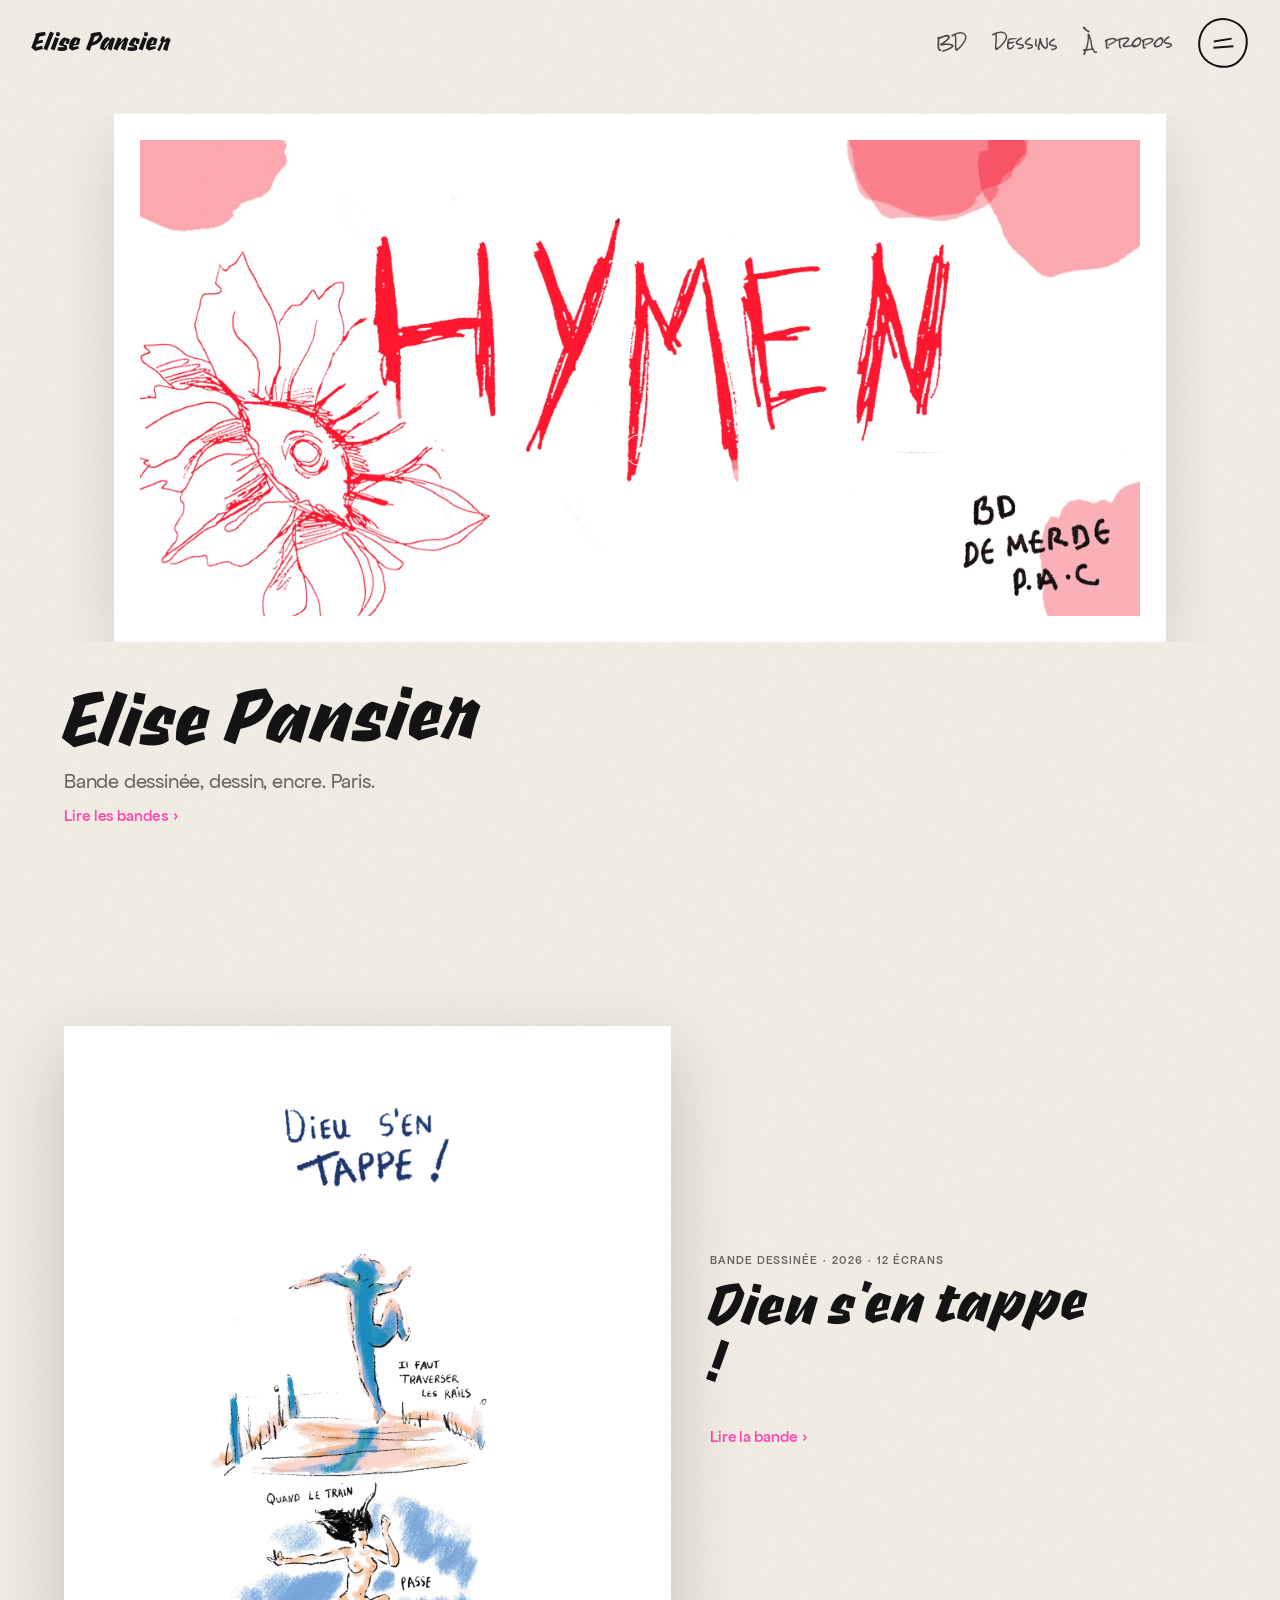
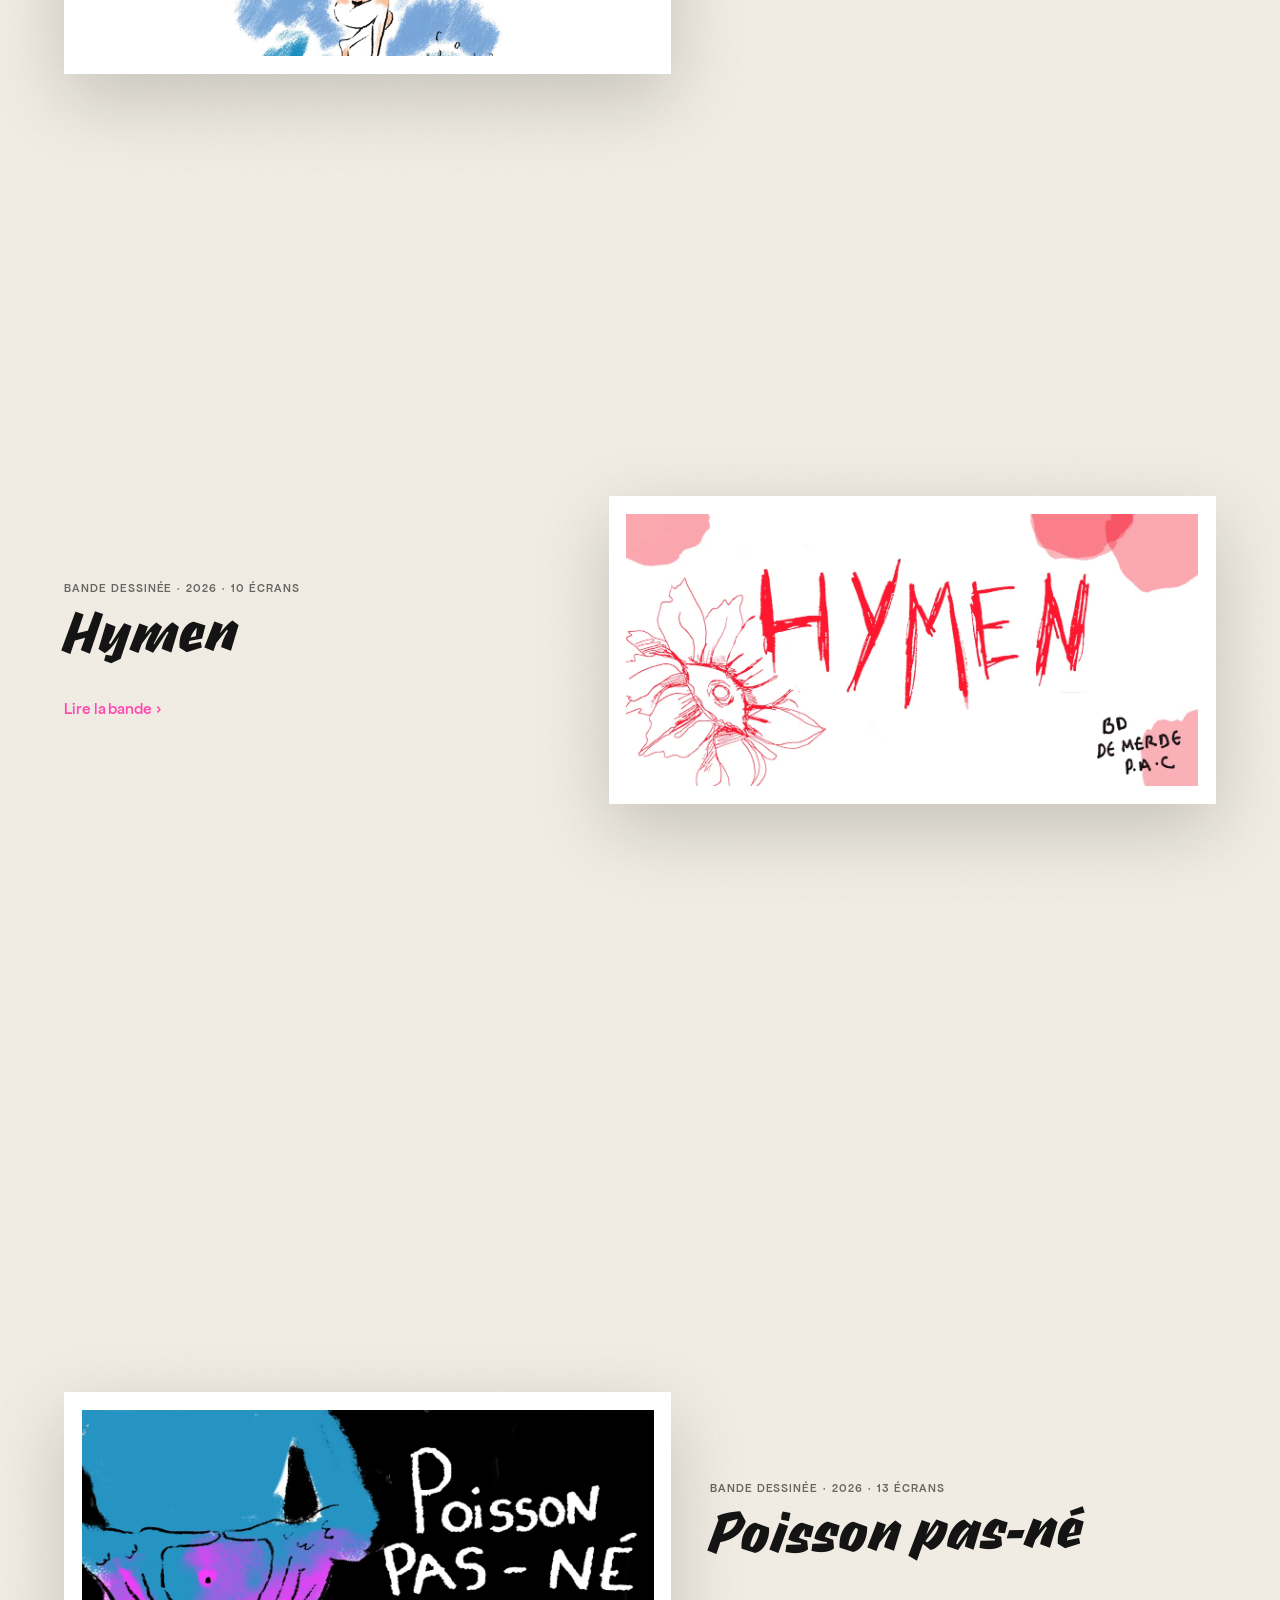
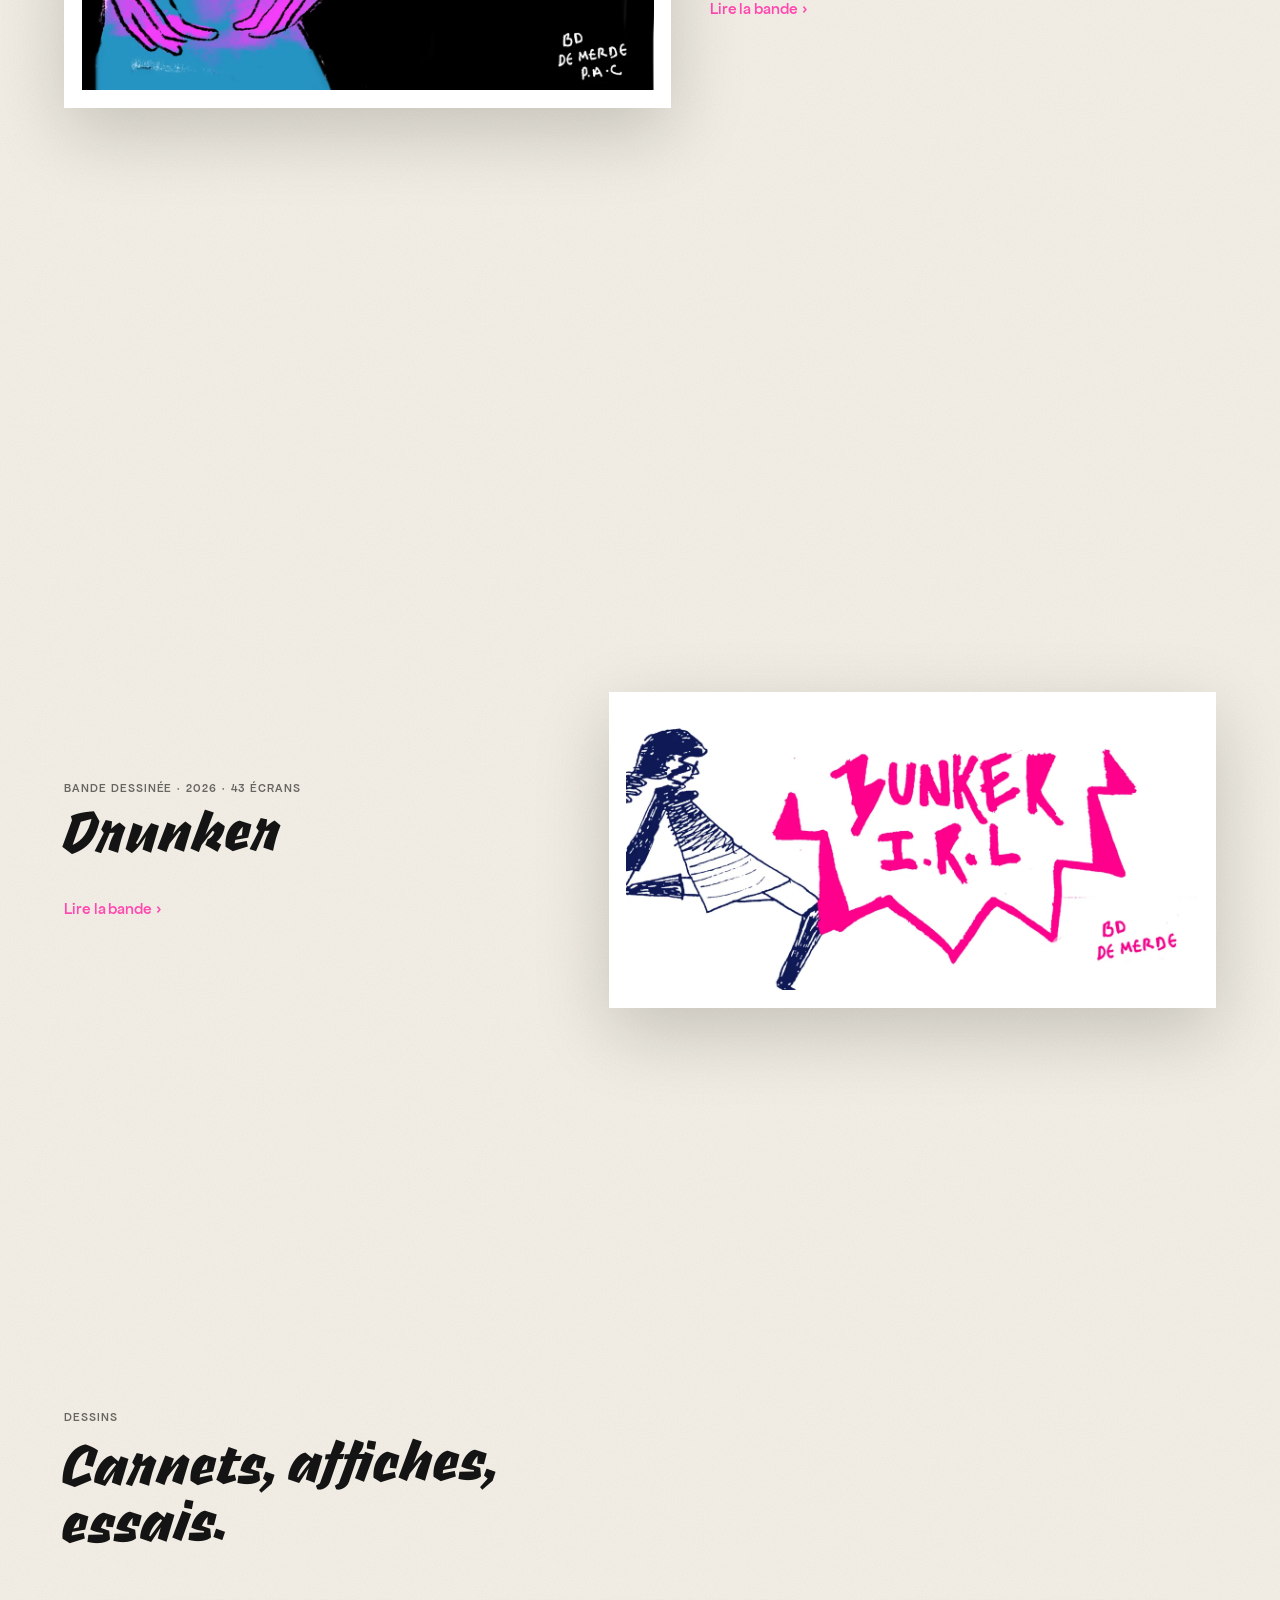
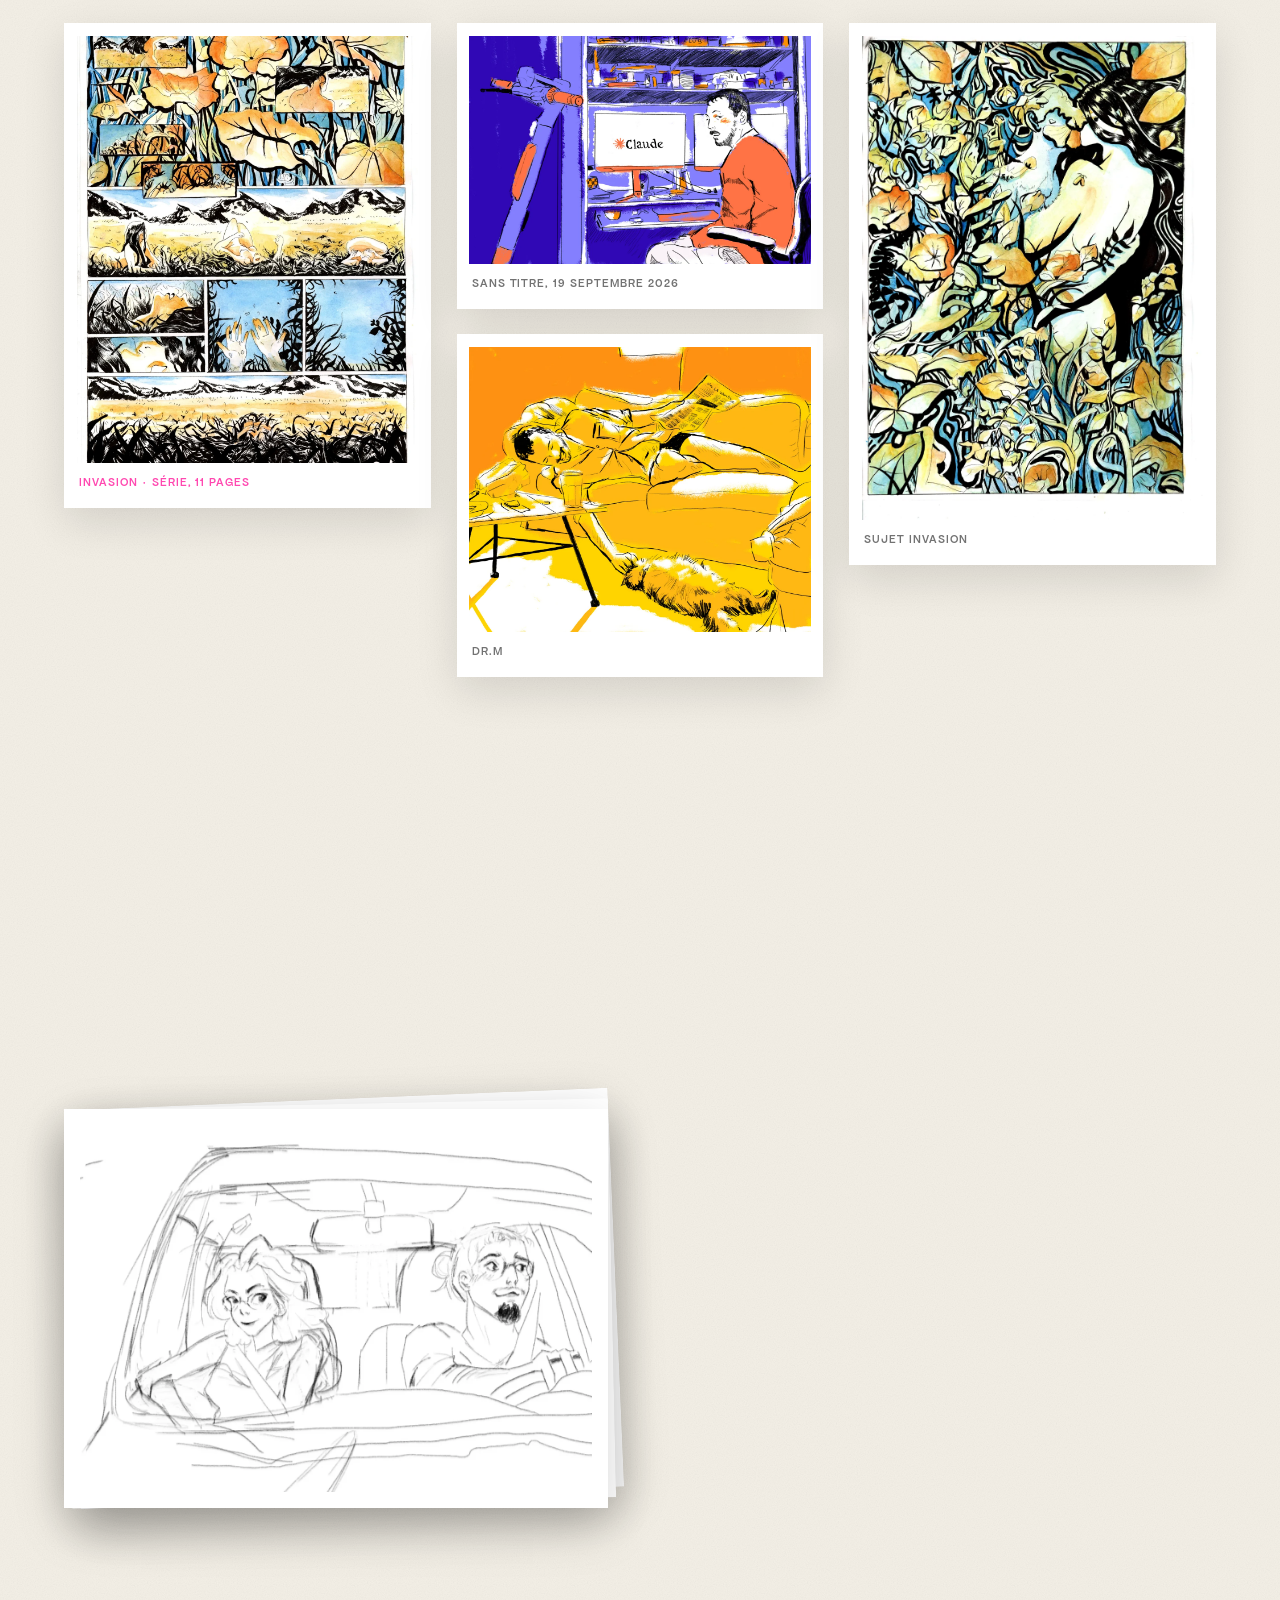
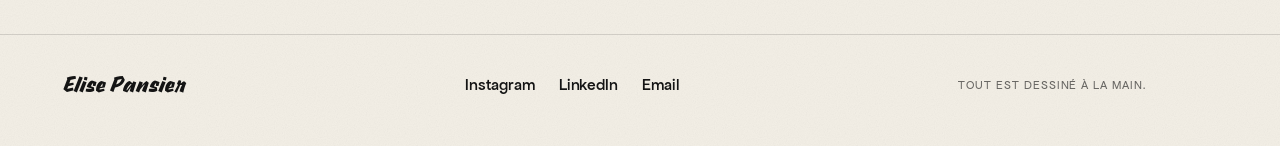
==== index.html @ 670743ff "No invented descriptions; one title scale across the site Co-Authored-By: Claude Fable 5.1 <noreply@" ====
<!DOCTYPE html>
<html lang="fr">
<head>
<meta charset="utf-8">
<meta name="viewport" content="width=device-width, initial-scale=1, viewport-fit=cover">
<title>Elise Pansier — Bande dessinée, dessin, encre.</title>
<meta name="description" content="Elise Pansier. Bande dessinée, dessin, encre.">
<meta name="theme-color" content="#f3efe6">
<meta property="og:title" content="Elise Pansier — Bande dessinée, dessin, encre.">
<meta property="og:description" content="Elise Pansier. Bande dessinée, dessin, encre.">
<meta property="og:image" content="https://raouf-hamouda.github.io/elise-pansier/og.jpg">
<meta property="og:image:width" content="1200"><meta property="og:image:height" content="630">
<meta property="og:type" content="website">
<meta name="twitter:card" content="summary_large_image">
<link rel="icon" type="image/png" sizes="32x32" href="favicon-32.png">
<link rel="icon" type="image/png" sizes="256x256" href="favicon.png">
<link rel="apple-touch-icon" href="apple-touch-icon.png">
<link rel="preload" href="fonts/sharpie/Sharpie-Variable.woff2" as="font" type="font/woff2" crossorigin>
<link rel="preload" href="fonts/apfel-grotezk/ApfelGrotezk-Regular.woff2" as="font" type="font/woff2" crossorigin>
<link rel="preload" href="fonts/rock-salt/RockSalt-Regular.woff2" as="font" type="font/woff2" crossorigin>
<link rel="stylesheet" href="site.css">
</head>
<body>
<div class="sheet" data-words="Dieu s&#x27;en tappe !|Hymen|Poisson pas-né|Drunker"><div class="sheet__words"></div></div>
<canvas class="pencil" aria-hidden="true"></canvas>
<header class="nav">
  <a class="nav__name boil--hover" href="index.html">Elise Pansier</a>
  <div class="nav__right">
    <ul class="nav__links">
      <li><a href="index.html#bd">BD</a></li>
      <li><a href="index.html#dessins">Dessins</a></li>
      <li><a href="index.html#apropos">À propos</a></li>
    </ul>
    <button class="menu-btn" data-module="menu-btn" aria-expanded="false" aria-label="Menu"><span class="menu-btn__bg"></span><span class="menu-btn__lines"></span></button>
  </div>
</header>
<nav class="menu">
  <ul class="menu__links">
    <li><a href="index.html">Accueil</a></li>
    <li><a href="index.html#bd">Bandes dessinées</a></li>
    <li><a href="index.html#dessins">Dessins</a></li>
    <li><a href="index.html#apropos">À propos</a></li>
  </ul>
  <div class="menu__contact">
    <a href="https://www.instagram.com/pain_.au_chocolat/" target="_blank" rel="noopener"><span>Instagram</span><i>↗</i></a>
    <a href="https://www.linkedin.com/in/elise-pansier-31a0bb278/" target="_blank" rel="noopener"><span>LinkedIn</span><i>↗</i></a>
    <a href="mailto:elise.pansier@gmail.com"><span>elise.pansier@gmail.com</span><i>→</i></a>
  </div>
  <div class="menu__foot"><span>Elise Pansier</span><span>Bande dessinée, dessin, encre.</span><span>Paris</span></div>
</nav>
<button class="totop" data-module="totop" aria-label="Remonter"><span>↑</span></button>
<div class="cursor"><div class="cursor__dot"></div><div class="cursor__ring"><span class="cursor__text"></span></div></div>

<main data-page="home">
  <section class="hero" data-module="theme" data-plate="#f3efe6" data-dark="0">
    <div class="hero__covers" data-module="covers">
      <a class="cover" href="bd/hymen.html" data-cursor="lire"><img src="assets/img/plan-de-travail-6-2400.webp" alt="Hymen, couverture" width="2480" height="1181" fetchpriority="high"></a>
      <a class="cover" href="bd/poisson-pas-ne.html" data-cursor="lire"><img src="assets/img/plan-de-travail-7-2400.webp" alt="Poisson pas-né, couverture" width="2480" height="1215" fetchpriority="high"></a>
      <a class="cover" href="bd/drunker.html" data-cursor="lire"><img src="assets/img/bunker-irl-2400.webp" alt="Drunker, couverture" width="2480" height="1215" fetchpriority="high"></a>
    </div>
    <div class="hero__text">
      <h1 class="hero__title hand">Elise Pansier</h1>
      <p class="sub">Bande dessinée, dessin, encre. Paris.</p>
      <a class="link" href="#bd">Lire les bandes <i>›</i></a>
    </div>
  </section>

  <section id="bd">
  <article class="block" id="dieu-s-en-tappe" data-module="theme" data-plate="#79a6d6" data-dark="0">
    <a class="block__plate" href="bd/dieu-s-en-tappe.html" data-cursor="lire">
      <img src="assets/strips/dieu-s-en-tappe/000.webp" alt="Dieu s&#x27;en tappe !, couverture" loading="lazy">
    </a>
    <div class="block__text" data-module="reveal" data-reveal>
      <p class="eyebrow">Bande dessinée · 2026 · 12 écrans</p>
      <h2 class="block__title hand">Dieu s&#x27;en tappe !</h2>
      <a class="link" href="bd/dieu-s-en-tappe.html">Lire la bande <i>›</i></a>
    </div>
  </article>
  <article class="block block--dark" id="hymen" data-module="theme" data-plate="#ed1f20" data-dark="1">
    <a class="block__plate" href="bd/hymen.html" data-cursor="lire">
      <img src="assets/img/plan-de-travail-6-1200.webp" alt="Hymen, couverture" loading="lazy">
    </a>
    <div class="block__text" data-module="reveal" data-reveal>
      <p class="eyebrow">Bande dessinée · 2026 · 10 écrans</p>
      <h2 class="block__title hand">Hymen</h2>
      <a class="link" href="bd/hymen.html">Lire la bande <i>›</i></a>
    </div>
  </article>
  <article class="block block--dark" id="poisson-pas-ne" data-module="theme" data-plate="#4681c3" data-dark="1">
    <a class="block__plate" href="bd/poisson-pas-ne.html" data-cursor="lire">
      <img src="assets/img/plan-de-travail-7-1200.webp" alt="Poisson pas-né, couverture" loading="lazy">
    </a>
    <div class="block__text" data-module="reveal" data-reveal>
      <p class="eyebrow">Bande dessinée · 2026 · 13 écrans</p>
      <h2 class="block__title hand">Poisson pas-né</h2>
      <a class="link" href="bd/poisson-pas-ne.html">Lire la bande <i>›</i></a>
    </div>
  </article>
  <article class="block block--dark" id="drunker" data-module="theme" data-plate="#403059" data-dark="1">
    <a class="block__plate" href="bd/drunker.html" data-cursor="lire">
      <img src="assets/img/bunker-irl-1200.webp" alt="Drunker, couverture" loading="lazy">
    </a>
    <div class="block__text" data-module="reveal" data-reveal>
      <p class="eyebrow">Bande dessinée · 2026 · 43 écrans</p>
      <h2 class="block__title hand">Drunker</h2>
      <a class="link" href="bd/drunker.html">Lire la bande <i>›</i></a>
    </div>
  </article>
  </section>

  <section id="dessins" class="section container" data-module="theme" data-plate="#f3efe6" data-dark="0">
    <div class="head" data-module="reveal" data-reveal>
      <p class="eyebrow">Dessins</p>
      <h2 class="hand">Carnets, affiches, essais.</h2>
    </div>
    <div class="grid cascade" data-module="cascade">
    <a class="card card--serie" href="bd/invasion.html" data-cursor="voir">
      <img src="assets/strips/invasion/000.webp" alt="Invasion, première page" loading="lazy" width="1200" height="1500">
      <figcaption>Invasion · série, 11 pages</figcaption>
    </a>
    <a class="card" href="assets/img/saltimbanques-2400.webp" data-full="assets/img/saltimbanques-2400.webp" style="--plate:#f3efe6" data-cursor="voir">
      <img src="assets/img/saltimbanques-1200.webp" srcset="assets/img/saltimbanques-1200.webp 1200w, assets/img/saltimbanques-2400.webp 2400w" sizes="(min-width:760px) 33vw, 50vw" alt="Saltimbanques" loading="lazy">
      <figcaption>Saltimbanques</figcaption>
    </a>
    <a class="card" href="assets/img/sans-titre-19-septembre-2026-00-10-2400.webp" data-full="assets/img/sans-titre-19-septembre-2026-00-10-2400.webp" style="--plate:#f3efe6" data-cursor="voir">
      <img src="assets/img/sans-titre-19-septembre-2026-00-10-1200.webp" srcset="assets/img/sans-titre-19-septembre-2026-00-10-1200.webp 1200w, assets/img/sans-titre-19-septembre-2026-00-10-2400.webp 2400w" sizes="(min-width:760px) 33vw, 50vw" alt="Sans titre, 19 septembre 2026" loading="lazy">
      <figcaption>Sans titre, 19 septembre 2026</figcaption>
    </a>
    <a class="card" href="assets/img/dr-m-2400.webp" data-full="assets/img/dr-m-2400.webp" style="--plate:#ffd3ea" data-cursor="voir">
      <img src="assets/img/dr-m-1200.webp" srcset="assets/img/dr-m-1200.webp 1200w, assets/img/dr-m-2400.webp 2400w" sizes="(min-width:760px) 33vw, 50vw" alt="DR.M" loading="lazy">
      <figcaption>DR.M</figcaption>
    </a>
    <a class="card" href="assets/img/pansier-elise-scan-sujet-invasion-2400.webp" data-full="assets/img/pansier-elise-scan-sujet-invasion-2400.webp" style="--plate:#f3efe6" data-cursor="voir">
      <img src="assets/img/pansier-elise-scan-sujet-invasion-1200.webp" srcset="assets/img/pansier-elise-scan-sujet-invasion-1200.webp 1200w, assets/img/pansier-elise-scan-sujet-invasion-2400.webp 2400w" sizes="(min-width:760px) 33vw, 50vw" alt="Sujet invasion" loading="lazy">
      <figcaption>Sujet invasion</figcaption>
    </a>
    </div>
  </section>

  <section id="apropos" class="about section container" data-module="theme" data-plate="#ffffff" data-dark="0">
    <div class="deck" data-module="deck" aria-hidden="true">
      <img src="assets/img/about-00-1200.webp" alt="" loading="lazy" width="1440" height="1056">
      <img src="assets/img/about-01-1200.webp" alt="" loading="lazy" width="1439" height="1056">
      <img src="assets/img/about-02-1200.webp" alt="" loading="lazy" width="1440" height="1056">
      <img src="assets/img/about-03-1200.webp" alt="" loading="lazy" width="1438" height="1056">
    </div>
    <div class="head" data-module="reveal" data-reveal>
      <h2 class="hand">Pas encore une artiste</h2>
      
    </div>
    <ul class="contact" data-module="reveal" data-reveal>
      <li><span class="eyebrow">Email</span><a class="crayon" href="mailto:elise.pansier@gmail.com">elise.pansier@gmail.com</a></li>
      <li><span class="eyebrow">Instagram</span><a href="https://www.instagram.com/pain_.au_chocolat/" target="_blank" rel="noopener">Instagram ↗</a></li>
      <li><span class="eyebrow">LinkedIn</span><a href="https://www.linkedin.com/in/elise-pansier-31a0bb278/" target="_blank" rel="noopener">LinkedIn ↗</a></li>
      <li><span class="eyebrow">Ville</span><span>Paris</span></li>
    </ul>
  </section>
</main>
<footer class="foot">
  <span class="hand">Elise Pansier</span>
  <div class="foot__links"><a href="https://www.instagram.com/pain_.au_chocolat/" target="_blank" rel="noopener">Instagram</a><a href="https://www.linkedin.com/in/elise-pansier-31a0bb278/" target="_blank" rel="noopener">LinkedIn</a><a href="mailto:elise.pansier@gmail.com">Email</a></div>
  <span class="foot__note">Tout est dessiné à la main.</span>
</footer>
<script src="js/kit-type.js"></script>
<script src="js/kit-bd.js"></script>
<script src="js/kit-web.js"></script>
<script src="js/site.js"></script>
</body>
</html>
---- site.css ----
/* ELISE PANSIER — site.css (v2, 3 Nov 2026 night).
   Type: Sharpie (her marker voice, names + titles) + Apfel Grotezk (everything else, Apple-style hierarchy). No display grotesk, no mono.
   Mixed from RESEARCH/*: web_design (nav, menu, sheet, reveals, cursor), illustrators (plates, multiply, cascade, follower),
   bd_comics (vertical reader, lazy tiles, zoom), typography_motion (Sharpie, grain, boil). */

@font-face{font-family:"Sharpie";src:url("fonts/sharpie/Sharpie-Variable.woff2") format("woff2-variations"),url("fonts/sharpie/Sharpie-Variable.woff2") format("woff2");font-weight:300 900;font-display:swap}
@font-face{font-family:"Rock Salt";src:url("fonts/rock-salt/RockSalt-Regular.woff2") format("woff2");font-display:swap}
@font-face{font-family:"Apfel Grotezk";src:url("fonts/apfel-grotezk/ApfelGrotezk-Regular.woff2") format("woff2");font-weight:400;font-display:swap}
@font-face{font-family:"Apfel Grotezk";src:url("fonts/apfel-grotezk/ApfelGrotezk-Mittel.woff2") format("woff2");font-weight:500;font-display:swap}
@font-face{font-family:"Apfel Grotezk";src:url("fonts/apfel-grotezk/ApfelGrotezk-Fett.woff2") format("woff2");font-weight:700;font-display:swap}

:root{
  --hand-radius:255px 15px 225px 15px / 15px 225px 15px 255px;   /* the "drawn by hand" border trick */
  --ink:#141414;--paper:#f3efe6;--paper-2:#e9e3d6;--pink:#ff48b0;--blue:#0078bf;
  --bg:var(--paper);--fg:var(--ink);--muted:rgba(20,20,20,.62);--border:rgba(20,20,20,.14);
  --font-hand:"Sharpie","Permanent Marker",cursive;--font-marker:"Rock Salt","Permanent Marker",cursive;
  --font-text:"Apfel Grotezk",-apple-system,"Helvetica Neue",system-ui,sans-serif;
  /* Apple-style scale: eyebrow 12-14 / body 17-19 / sub 21-28 / title 40-80 */
  --fs-eyebrow:clamp(12px,.85vw,14px);--fs-body:clamp(16px,1.05vw,19px);--fs-sub:clamp(19px,1.6vw,28px);
  --fs-title:clamp(2.4rem,4.6vw,4.4rem);--fs-hero:clamp(2.8rem,6vw,5.6rem);
  --container:clamp(20px,5vw,80px);--section:clamp(72px,12vh,160px);--gap:clamp(20px,3vw,40px);
  --nav-inset:18px;--nav-inset-x:clamp(18px,2.5vw,32px);
  --ease-out-expo:cubic-bezier(.19,1,.22,1);--ease-out-quint:cubic-bezier(.23,1,.32,1);--ease-sheet:cubic-bezier(.7,0,.3,1);--ease-back:cubic-bezier(.34,1.56,.64,1);
  --d-fast:.3s;--d-primary:.5s;--d-smooth:.7s;--d-slow:.9s;--d-reveal:1.1s;--d-menu:1s;
  --grain-opacity:.12;--wobble-period:.4s;--reader-max:760px;
}
html.is-dark{--fg:var(--paper);--muted:rgba(243,239,230,.66);--border:rgba(243,239,230,.2)}

*,*::before,*::after{box-sizing:border-box}
html{-webkit-text-size-adjust:100%;-webkit-font-smoothing:antialiased;scroll-behavior:smooth}
body{margin:0;background:var(--bg);color:var(--fg);font:400 var(--fs-body)/1.5 var(--font-text);letter-spacing:-.005em;transition:background-color var(--d-smooth) ease,color var(--d-smooth) ease;position:relative;isolation:isolate}
img{display:block;max-width:100%;height:auto}
a{color:inherit;text-decoration:none}
button{font:inherit}
h1,h2,h3,p{margin:0}
.hand{font-family:var(--font-hand);font-weight:700;line-height:.95;letter-spacing:0}
.eyebrow{font-size:var(--fs-eyebrow);font-weight:500;letter-spacing:.08em;text-transform:uppercase;color:var(--muted)}
.sub{font-size:var(--fs-sub);line-height:1.3;letter-spacing:-.01em;color:var(--muted);text-wrap:pretty;max-width:34ch}
.link{display:inline-flex;align-items:center;gap:.25em;font-size:var(--fs-body);font-weight:500;color:var(--pink)}
html.is-dark .link{color:var(--fg)}
.link i{font-style:normal;transition:transform var(--d-fast) var(--ease-out-quint)}
.link:hover i{transform:translateX(3px)}
.container{padding-left:var(--container);padding-right:var(--container)}
.section{padding-top:var(--section);padding-bottom:var(--section)}
.head{display:grid;gap:.6em;max-width:60ch;margin-bottom:clamp(32px,5vw,64px)}
.head h2{font-size:var(--fs-title);margin:.1em 0 .1em;rotate:-1deg;transform-origin:left bottom}

/* paper grain: a tiled noise layer in the body background (blend once, no fixed overlay repainting on scroll) */
body{background-image:url("data:image/svg+xml;utf8,<svg xmlns='http://www.w3.org/2000/svg' width='220' height='220'><filter id='n'><feTurbulence type='fractalNoise' baseFrequency='.9' numOctaves='3' stitchTiles='stitch'/><feColorMatrix type='saturate' values='0'/><feComponentTransfer><feFuncA type='table' tableValues='0 .10'/></feComponentTransfer></filter><rect width='100%25' height='100%25' filter='url(%23n)'/></svg>");background-size:220px 220px;background-blend-mode:multiply}
html.is-dark body{background-blend-mode:screen}

/* boil on hover (typography_motion; defs injected by kit-type.js) */
.boil--hover:hover,.boil--hover:focus-visible{filter:url(#kit-boil-0);animation:kit-boil var(--wobble-period) steps(1) infinite}
@keyframes kit-boil{0%{filter:url(#kit-boil-0)}33.4%{filter:url(#kit-boil-1)}66.7%{filter:url(#kit-boil-2)}}

/* pencil trail canvas (site.js) */
.pencil{position:fixed;inset:0;width:100%;height:100%;z-index:1500;pointer-events:none;display:none;mix-blend-mode:multiply}
html.is-dark .pencil{mix-blend-mode:screen}
@media(hover:hover) and (pointer:fine){.pencil{display:block}}

/* ---------- nav: colour follows the section under it (web_design corner grid, Shrigley hand name) ---------- */
.nav{position:fixed;inset:0 0 auto 0;z-index:900;pointer-events:none;display:flex;justify-content:space-between;align-items:center;padding:var(--nav-inset) var(--nav-inset-x);color:var(--fg);transition:color var(--d-smooth) ease}
.nav>*{pointer-events:auto}
.nav__name{font-family:var(--font-hand);font-weight:700;font-size:clamp(1.3rem,2vw,1.7rem);line-height:1}
.nav__links{display:flex;gap:26px;list-style:none;margin:0;padding:0;font-family:var(--font-marker);font-size:clamp(.95rem,1.15vw,1.15rem);font-weight:400}
.nav__links li:nth-child(1) a{rotate:-2deg;display:inline-block}.nav__links li:nth-child(2) a{rotate:1.5deg;display:inline-block}.nav__links li:nth-child(3) a{rotate:-1deg;display:inline-block}
.nav__links a{position:relative;opacity:.75;transition:opacity var(--d-primary)}
.nav__links a::before{content:"";position:absolute;inset:-14px}
.nav__links a:hover{opacity:1}
.nav__links a::after{content:"";position:absolute;left:0;right:0;bottom:-4px;height:1.5px;background:currentColor;transform:scaleX(0);transform-origin:right;transition:transform var(--d-primary) var(--ease-out-expo)}
.nav__links a:hover::after{transform:scaleX(1);transform-origin:left}
.nav__right{display:flex;align-items:center;gap:26px}
.menu-btn{position:relative;width:50px;height:50px;border:2px solid currentColor;border-radius:48% 52% 47% 53% / 53% 46% 54% 47%;rotate:-6deg;background:transparent;color:inherit;cursor:pointer;overflow:hidden;display:grid;place-items:center;padding:0}
.menu-btn__bg{position:absolute;inset:0;border-radius:48% 52% 47% 53% / 53% 46% 54% 47%;background:currentColor;transform:scale(0);transition:transform var(--d-primary) var(--ease-out-expo)}
.menu-btn:hover .menu-btn__bg,.menu-btn[aria-expanded="true"] .menu-btn__bg{transform:scale(1)}
.menu-btn__lines{position:relative;width:20px;height:9px}
.menu-btn__lines::before,.menu-btn__lines::after{content:"";position:absolute;left:0;width:100%;height:1.5px;background:currentColor;transition:background var(--d-fast),transition:transform var(--d-primary) var(--ease-sheet)}
.menu-btn__lines::before{top:0;width:92%;rotate:-3deg;left:4%}.menu-btn__lines::after{bottom:0;width:100%;rotate:2deg}
.menu-btn:hover .menu-btn__lines::before,.menu-btn:hover .menu-btn__lines::after{background:var(--bg)}
.menu-btn[aria-expanded="true"] .menu-btn__lines::before,.menu-btn[aria-expanded="true"] .menu-btn__lines::after{background:var(--ink)}
.menu-btn[aria-expanded="true"] .menu-btn__lines::before{transform:translateY(4px) rotate(45deg);rotate:0deg;width:100%;left:0}
.menu-btn[aria-expanded="true"] .menu-btn__lines::after{transform:translateY(-4px) rotate(-45deg);rotate:0deg}
html.menu-open .nav{color:var(--paper)}

/* overlay menu: giant hand links + contact block, no dead space */
.menu{position:fixed;inset:0;z-index:800;background:var(--ink);color:var(--paper);display:grid;grid-template-rows:1fr auto auto;align-content:end;gap:clamp(24px,4vh,48px);padding:calc(var(--nav-inset) + 70px) var(--container) var(--container);transform:translateY(-100%);visibility:hidden;transition:transform var(--d-menu) var(--ease-sheet),visibility 0s var(--d-menu);overflow:auto}
.menu.is-open{transform:none;visibility:visible;transition:transform var(--d-menu) var(--ease-sheet),visibility 0s}
.menu::after{content:"";position:absolute;left:50%;top:100%;width:150%;height:10vh;border-radius:50%;background:var(--ink);transform:translate(-50%,-50%);transition:height var(--d-menu) var(--ease-sheet)}
.menu.is-open::after{height:0}
.menu__links{list-style:none;margin:0;padding:0;align-self:center;display:grid;gap:clamp(14px,2.6vh,30px)}
.menu__links li{padding:.06em 0}   /* no overflow mask: accents (É) must not be clipped */
.menu__links a{display:inline-block;font-family:var(--font-marker);font-weight:400;font-size:clamp(1.8rem,5.5vw,4.6rem);line-height:1.1;max-width:9em;text-wrap:balance;opacity:0;transform:translateX(-28vw) rotate(-2deg);transition:transform 1s var(--ease-back),opacity .5s,color var(--d-fast)}
.menu__links li:nth-child(even) a{transform:translateX(28vw) rotate(2deg)}   /* words come in from left and right and take their place */
.menu.is-open .menu__links a{opacity:1;transform:none}
.menu.is-open .menu__links li:nth-child(1) a{rotate:-2.5deg}.menu.is-open .menu__links li:nth-child(2) a{transition-delay:.09s;rotate:2deg;margin-left:.6em}.menu.is-open .menu__links li:nth-child(3) a{transition-delay:.18s;rotate:-1.5deg;margin-left:.2em}.menu.is-open .menu__links li:nth-child(4) a{transition-delay:.27s;rotate:3deg;margin-left:.9em}
.menu__links a:hover{color:var(--pink)}
.menu__contact{display:grid;gap:0;border-top:1px solid rgba(243,239,230,.2)}
.menu__contact a{display:flex;justify-content:space-between;align-items:center;padding:.9em 0;border-bottom:1px solid rgba(243,239,230,.2);font-size:var(--fs-sub);font-weight:500;transition:color var(--d-fast)}
.menu__contact a:hover{color:var(--pink)}
.menu__contact i{font-style:normal;opacity:.6}
.menu__foot{display:flex;flex-wrap:wrap;gap:1.5em;font-size:var(--fs-eyebrow);text-transform:uppercase;letter-spacing:.08em;opacity:.55}

/* ---------- preloader + page transition sheet (web_design) ---------- */
.sheet{position:fixed;inset:0;z-index:1000;background:var(--ink);color:var(--paper);pointer-events:none;transform:translateY(0);will-change:transform;transition:transform .8s var(--ease-sheet)}
.sheet::before,.sheet::after{content:"";position:absolute;left:50%;width:150%;height:10vh;background:var(--ink);border-radius:50%;transform:translate(-50%,-50%)}
.sheet::before{top:0}.sheet::after{top:100%}
.sheet.is-up{transform:translateY(-110%)}.sheet.is-down{transform:translateY(110%)}.sheet.no-anim{transition:none}
.sheet__words{position:absolute;top:50%;left:50%;transform:translate(-50%,-50%);font-family:var(--font-hand);font-weight:700;font-size:clamp(2rem,5vw,4.5rem);display:flex;align-items:center;gap:.4em;opacity:0;transition:opacity .25s;white-space:nowrap}
.sheet__words.is-on{opacity:1}
.sheet__words::before{content:"";width:.25em;height:.25em;border-radius:50%;background:var(--pink)}

[data-reveal]{opacity:0;transform:translateY(6vh);transition:transform var(--d-reveal) var(--ease-out-expo),opacity var(--d-reveal) ease-out}
[data-reveal].is-in{opacity:1;transform:none}

/* ---------- hero: the covers take turns ---------- */
.hero{min-height:100svh;display:grid;grid-template-rows:minmax(180px,1fr) auto;gap:clamp(28px,5vh,56px);padding:calc(var(--nav-inset) + 96px) var(--container) clamp(40px,8vh,96px)}
.hero__covers{position:relative;min-height:0;max-height:600px;align-self:stretch;overflow:hidden}
.cover{position:absolute;inset:0;height:100%;display:flex;align-items:center;justify-content:center;opacity:0;transition:opacity 1.2s ease;pointer-events:none}
.cover.is-on{opacity:1;pointer-events:auto}
.cover img{height:100%;width:auto;max-width:100%;object-fit:contain;box-sizing:border-box;background:#fff;padding:clamp(12px,2vw,28px);box-shadow:0 20px 60px rgba(0,0,0,.12);transition:transform var(--d-slow) var(--ease-out-quint)}
.cover:hover img{transform:translateY(-1%) scale(1.01)}
.hero__text{display:grid;gap:.55em;justify-items:start}
.hero__title{font-size:var(--fs-hero);line-height:.95;rotate:-1.2deg;transform-origin:left bottom}

/* ---------- full-screen BD blocks, background switches per block (immersive projectBlock + Zagnoli plates) ---------- */
.block{min-height:100svh;display:grid;grid-template-columns:1fr;grid-template-rows:auto auto;align-content:center;gap:var(--gap);padding:calc(var(--nav-inset) + 72px) var(--container) var(--container);position:relative}
@media(min-width:900px){
  .block{grid-template-columns:6fr 5fr;grid-template-rows:none;align-items:center;padding-top:var(--section);padding-bottom:var(--section)}
  .block:nth-child(even){grid-template-columns:5fr 6fr}.block:nth-child(even) .block__plate{order:2}
}
.block__plate{position:relative;display:grid;place-items:center;justify-self:center;width:100%;max-width:640px;background:#fff;padding:clamp(10px,1.4vw,22px);box-shadow:0 24px 70px rgba(0,0,0,.18)}
.block__plate img{width:100%;height:auto;max-height:68svh;object-fit:contain;object-position:top;transition:transform var(--d-slow) var(--ease-out-quint)}
.block__plate:hover img{transform:scale(1.01)}
.block__text{display:grid;gap:.55em;justify-items:start;max-width:40ch}
.block__title{font-size:var(--fs-title);margin:.05em 0 .25em;rotate:-1deg;transform-origin:left bottom}
.block__text .link{margin-top:.6em}

/* ---------- drawings (illustrators: cards, cascade, multiply; bd_comics zoom) ---------- */
.grid{columns:2;column-gap:clamp(10px,2vw,28px)}
@media(min-width:760px){.grid{columns:3}}
.card{display:block;position:relative;break-inside:avoid;margin:0 0 clamp(10px,2vw,28px);background:#fff;padding:clamp(8px,1vw,14px);box-shadow:0 14px 40px rgba(0,0,0,.12);cursor:zoom-in;overflow:hidden}
.card img{width:100%;height:auto;display:block;transition:transform var(--d-fast) var(--ease-out-quint)}
.card:hover img{transform:scale(1.015)}
.card figcaption{padding:.9em .2em .3em;color:rgba(20,20,20,.6);font-size:var(--fs-eyebrow);font-weight:500;text-transform:uppercase;letter-spacing:.08em;transition:color var(--d-fast)}
.card:hover figcaption{color:var(--ink)}
.cascade>*{opacity:0;translate:0 12px;transition:opacity .6s ease-in-out,translate .6s ease-in-out;transition-delay:var(--d,0ms)}
.cascade>.is-in{opacity:1;translate:0}

/* ---------- about + contact (Apple-style list) + the deck ---------- */
.about{display:grid;gap:var(--gap);align-items:center;grid-template-areas:"deck" "head" "contact";overflow-x:clip}
@media(min-width:900px){.about{grid-template-columns:6fr 6fr;grid-template-areas:"deck head" "deck contact";column-gap:clamp(32px,5vw,80px)}}
.deck{grid-area:deck;position:relative;aspect-ratio:1440/1056;width:min(100%,640px);justify-self:center;margin:12px auto}
.deck img{position:absolute;inset:0;width:100%;height:100%;object-fit:cover;background:#fff;padding:3%;box-shadow:0 18px 50px rgba(0,0,0,.16);
  transform:translate(calc(var(--i) * 4px),calc(var(--i) * -5px)) rotate(calc(var(--i) * -1.2deg));z-index:calc(10 - var(--i));
  transition:transform .7s cubic-bezier(.2,.9,.2,1),opacity .5s}
.deck img.is-leaving{transform:translate(-30%,14%) rotate(-12deg);opacity:0;z-index:20}
.deck img.is-gone{display:none}
.deck.is-fresh img{opacity:0;transform:translate(0,12px) scale(.98)}
.about .head{grid-area:head}
.about .head h2{font-size:var(--fs-title);rotate:-1.5deg;transform-origin:left bottom}.about .contact{grid-area:contact}
.about .head{margin-bottom:0}
.contact{list-style:none;margin:0;padding:0;display:grid;border-top:2px solid var(--fg)}
.contact li{display:grid;grid-template-columns:7em 1fr;gap:1em;align-items:baseline;padding:1em 0;border-bottom:2px solid var(--fg);font-size:var(--fs-sub);font-weight:500;line-height:1.2}
.contact a:hover{color:var(--pink)}
.foot{display:flex;flex-wrap:wrap;justify-content:space-between;align-items:center;gap:1em 2em;padding:var(--gap) calc(var(--container) + 70px) calc(var(--gap) + 10px) var(--container);border-top:1px solid var(--border)}
.foot .hand{font-size:1.4rem}
.foot__links{display:flex;gap:1.5em;font-weight:500}
.foot__links a:hover{color:var(--pink)}
.foot__note{color:var(--muted);font-size:var(--fs-eyebrow);text-transform:uppercase;letter-spacing:.08em}

/* ---------- back to top ---------- */
.totop{position:fixed;right:var(--nav-inset-x);bottom:max(18px,env(safe-area-inset-bottom));z-index:850;width:50px;height:50px;border-radius:var(--hand-radius);border:2px solid var(--fg);background:color-mix(in srgb,var(--bg) 30%,transparent);backdrop-filter:blur(8px);-webkit-backdrop-filter:blur(6px);color:var(--fg);cursor:pointer;display:grid;place-items:center;font-size:20px;opacity:0;pointer-events:none;transform:translateY(16px) scale(.9);transition:opacity var(--d-fast),transform var(--d-primary) var(--ease-back),background var(--d-smooth),color var(--d-smooth),border-color var(--d-smooth)}
.totop.is-on{opacity:1;pointer-events:auto;transform:none}
html.menu-open .totop{opacity:0;pointer-events:none}
.totop:hover{background:var(--fg);color:var(--bg)}
.totop span{transition:transform var(--d-fast) var(--ease-out-quint)}.totop:hover span{transform:translateY(-3px)}

/* ---------- reader page: opens straight on her drawn title (bd_comics scroll mode) ---------- */
.reader-top{display:grid;grid-template-columns:1fr auto 1fr;align-items:center;gap:1em;max-width:var(--reader-max);margin:0 auto;padding:calc(var(--nav-inset) + 76px) var(--container) clamp(20px,3vw,36px)}
.reader-top__mid{text-align:center;display:grid;gap:.2em;justify-items:center}
.reader-top__mid b{font-family:var(--font-hand);font-weight:700;font-size:clamp(1.6rem,2.6vw,2.4rem);line-height:1;rotate:-1deg}
.reader-top__mid a:hover{color:var(--fg)}
.reader-top__mid span,.reader-top__mid a{font-size:var(--fs-eyebrow);font-weight:500;letter-spacing:.08em;text-transform:uppercase;color:var(--muted)}
.pill{display:inline-flex;align-items:center;gap:.4em;height:46px;padding:0 20px;border-radius:var(--hand-radius);border:2px solid var(--fg);font-size:var(--fs-body);font-weight:500;white-space:nowrap;transition:background var(--d-fast),color var(--d-fast)}
.pill:hover{background:var(--fg);color:var(--bg)}
.reader-top .pill{min-width:11.5em;justify-content:center}
.reader-top .pill:first-child{justify-self:start}
.reader-top .pill:last-child{justify-self:end}
@media(max-width:600px){.reader-top{grid-template-columns:1fr 1fr;row-gap:16px;padding-left:16px;padding-right:16px}.reader-top__mid{grid-column:1/-1;order:-1}.reader-top .pill{height:44px;padding:0 14px;min-width:0;width:100%}}
.strip{position:relative;max-width:var(--reader-max);margin:0 auto;padding:0 var(--container)}
.bd-planches{background:#fff;box-shadow:0 24px 70px rgba(0,0,0,.18)}
.strip__progress{position:fixed;top:0;left:0;right:0;height:3px;z-index:950}
.strip__progress>i{display:block;height:100%;width:0;background:var(--pink);transition:width .25s linear}
.bd-planche{position:relative;margin:0;background:#fff;content-visibility:auto;contain-intrinsic-size:auto 1000px}
.bd-planche + .bd-planche{margin-top:-1px}   /* kills the hairline seam between tiles */
.bd-planche img{width:100%;height:auto;display:block;opacity:0;transition:opacity var(--d-fast)}
.bd-planche img.is-loaded{opacity:1}
.bd-planche:not(.is-loaded){background:#f4f4f4;animation:breathe 1.5s ease-in-out infinite}
@keyframes breathe{50%{background:#fff}}
/* heads only: marked boxes (assets/heads.json) are copied over the tile and boil; nothing else moves */
.boil-head{position:absolute;pointer-events:none;background-repeat:no-repeat;background-color:#fff;opacity:0;transition:opacity .3s}
.bd-planche.in-view .boil-head{opacity:1}
@media(prefers-reduced-motion:no-preference){.bd-planche.in-view .boil-head{animation:ep-boil .45s steps(1) infinite}}
/* marking mode (?marquer): drag a box on each head */
.marking .bd-planche{cursor:crosshair;outline:1px dashed var(--pink)}
.mark{position:absolute;border:2px solid var(--pink);background:rgba(255,72,176,.15);pointer-events:none}
.mark-out{position:fixed;left:16px;bottom:16px;z-index:960;width:min(480px,80vw);height:120px;font:12px/1.4 ui-monospace,monospace;padding:8px;border:1px solid var(--fg);background:var(--bg);color:var(--fg)}
@keyframes ep-boil{0%{filter:url(#ep-boil-0)}33.4%{filter:url(#ep-boil-1)}66.7%{filter:url(#ep-boil-2)}}
.reader-end{max-width:var(--reader-max);margin:0 auto;padding:clamp(40px,7vh,80px) var(--container) var(--section);display:grid;gap:1em;justify-items:stretch}
.fin{background:#fff;color:var(--ink);padding:clamp(40px,8vw,90px) clamp(20px,5vw,60px) clamp(50px,9vw,100px);display:grid;gap:.6em;justify-items:start}
.fin__word{font-size:clamp(3rem,8vw,6rem);rotate:-2deg;transform-origin:left bottom}
.fin__meta{color:rgba(20,20,20,.6);font-size:var(--fs-body)}
.pill--wide{width:100%;justify-content:center;height:52px}
.chapters{display:grid;grid-template-columns:1fr 1fr;gap:clamp(10px,2vw,20px);width:100%;margin:0 0 .5em}
.chapters__card{display:grid;gap:.5em;padding:1.2em;border:2px solid var(--fg);border-radius:var(--hand-radius);transition:background var(--d-fast),color var(--d-fast)}
.chapters__card:last-child{text-align:right}
.chapters__card b{font-size:clamp(1.3rem,3vw,2.2rem);font-weight:700}
.chapters__card:hover{background:var(--fg);color:var(--bg)}.chapters__card:hover .eyebrow{color:inherit;opacity:.7}

/* zoom lightbox (bd_comics, markup from kit-bd.js) */
.bd-zoom{position:fixed;inset:0;z-index:1100;display:none;background:rgba(20,20,20,.94);cursor:zoom-out;touch-action:none;overscroll-behavior:contain}
.bd-zoom.is-open{display:block;animation:fade var(--d-fast)}
.bd-zoom img{position:absolute;left:0;top:0;max-width:none;transform-origin:0 0;will-change:transform;cursor:grab;user-select:none;-webkit-user-drag:none;transition:opacity .25s}
.bd-zoom__close,.bd-zoom__nav{position:absolute;top:12px;right:16px;z-index:2;border:0;background:transparent;color:#fff;font:32px/1 var(--font-text);cursor:pointer}
.bd-zoom__nav{top:50%;translate:0 -50%;font-size:44px}.bd-zoom__nav--prev{left:12px;right:auto}
@keyframes fade{from{opacity:0}}

/* ---------- cursor (web_design two-layer) ---------- */
.cursor{position:fixed;top:0;left:0;z-index:2000;pointer-events:none;display:none}
@media(hover:hover) and (pointer:fine){.cursor{display:block}[data-cursor]{cursor:none}}
.cursor__dot,.cursor__ring{position:absolute;top:0;left:0;border-radius:50%;transform:translate(-50%,-50%);mix-blend-mode:difference}
.cursor__dot{width:5px;height:5px;background:#fff}
.cursor__ring{width:2rem;height:2rem;border:1.5px solid #fff;transition:width var(--d-fast) var(--ease-out-quint),height var(--d-fast) var(--ease-out-quint),background var(--d-fast);display:grid;place-items:center}
.cursor__text{font:500 11px/1 var(--font-text);text-transform:uppercase;letter-spacing:.08em;color:#fff;opacity:0;transition:opacity .2s;white-space:nowrap}
.cursor[data-state="text"] .cursor__ring{width:4.6rem;height:4.6rem;background:rgba(255,255,255,.15)}
.cursor[data-state="text"] .cursor__text{opacity:1}
.cursor[data-state="link"] .cursor__ring{width:1rem;height:1rem;background:#fff}

/* ---------- phone ---------- */
@media(max-width:600px){
  :root{--section:max(56px,9vh);--gap:20px}
  .strip{padding:0 10px}
  .nav__links{display:none}
  .hero{padding-top:calc(var(--nav-inset) + 64px);gap:16px}
  .hero__plate img{max-height:46svh}
  .block{min-height:100svh;padding-top:calc(var(--nav-inset) + 64px);padding-bottom:72px;align-content:start;row-gap:22px}
  .block__plate img{max-height:56svh}
  .block__text .sub{font-size:clamp(17px,4.6vw,20px)}
  .grid{gap:10px}
  .contact li{grid-template-columns:1fr;gap:.2em;font-size:var(--fs-body)}
  .reader-top{padding-top:calc(var(--nav-inset) + 62px)}
  .strip{padding:0}
  .chapters{grid-template-columns:1fr}
  .chapters__card:last-child{text-align:left}
  [data-reveal]{transform:translateY(3vh)}
}
@media(prefers-reduced-motion:reduce){
  *,*::before,*::after{transition-duration:.01ms!important;animation-duration:.01ms!important}
  [data-reveal],.cascade>*{opacity:1;transform:none;translate:0}
  .cursor,.pencil{display:none}
}

/* ---------- crayon de couleur highlight (rough pink strokes behind the words) ---------- */
.crayon{position:relative;isolation:isolate;display:inline-block;padding:0 .15em}
.crayon::before{content:"";position:absolute;inset:-.08em -.25em -.12em -.3em;z-index:-1;pointer-events:none;mix-blend-mode:multiply;opacity:.75;rotate:-1.2deg;clip-path:inset(0 100% 0 0);transition:clip-path 1.1s cubic-bezier(.2,.9,.2,1) .35s;
  background-image:url("data:image/svg+xml;utf8,<svg xmlns='http://www.w3.org/2000/svg' viewBox='0 0 400 60' preserveAspectRatio='none'><filter id='r'><feTurbulence type='fractalNoise' baseFrequency='.03 .4' numOctaves='2' seed='4' result='n'/><feDisplacementMap in='SourceGraphic' in2='n' scale='7'/></filter><g filter='url(%23r)' fill='none' stroke='%23ff48b0' stroke-linecap='round'><path d='M6 18 Q120 10 230 16 T394 14' stroke-width='14' opacity='.55'/><path d='M4 34 Q110 40 220 32 T396 36' stroke-width='15' opacity='.5'/><path d='M8 48 Q130 42 240 50 T392 46' stroke-width='13' opacity='.45'/><path d='M12 26 L388 28' stroke-width='9' opacity='.35'/></g></svg>");
  background-size:100% 100%}
.is-in .crayon::before{clip-path:inset(0 0 0 0)}
html.is-dark .crayon::before{mix-blend-mode:screen;opacity:.5}
.crayon--blue::before{filter:hue-rotate(160deg) saturate(1.3)}
.bd-zoom__tools{position:absolute;right:16px;bottom:max(16px,env(safe-area-inset-bottom));z-index:2;display:flex;gap:6px}
.bd-zoom__tools button{width:44px;height:44px;border-radius:50%;border:1.5px solid rgba(255,255,255,.7);background:rgba(255,255,255,.1);color:#fff;font:400 24px/1 var(--font-text);cursor:pointer}
.bd-zoom__tools button:hover{background:#fff;color:var(--ink)}

.card--serie{cursor:pointer}
.card--serie figcaption{color:var(--pink)}
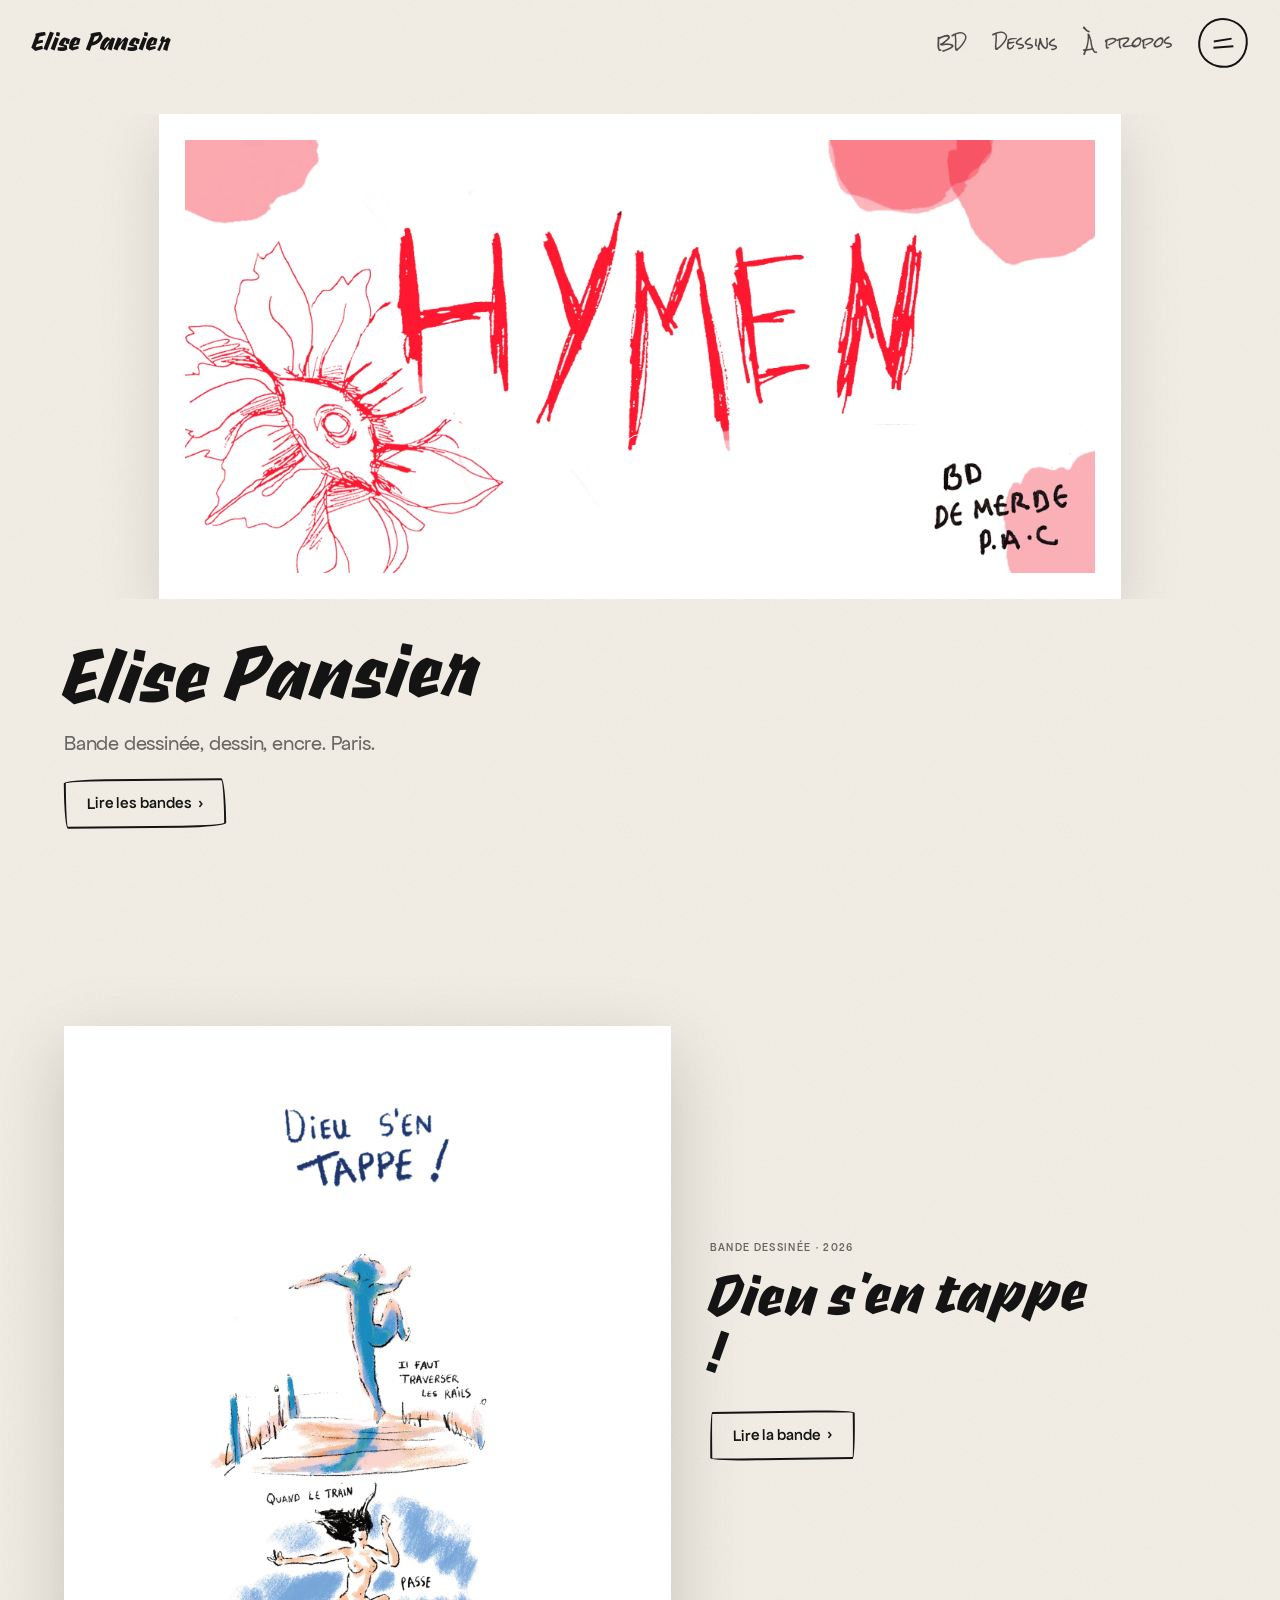
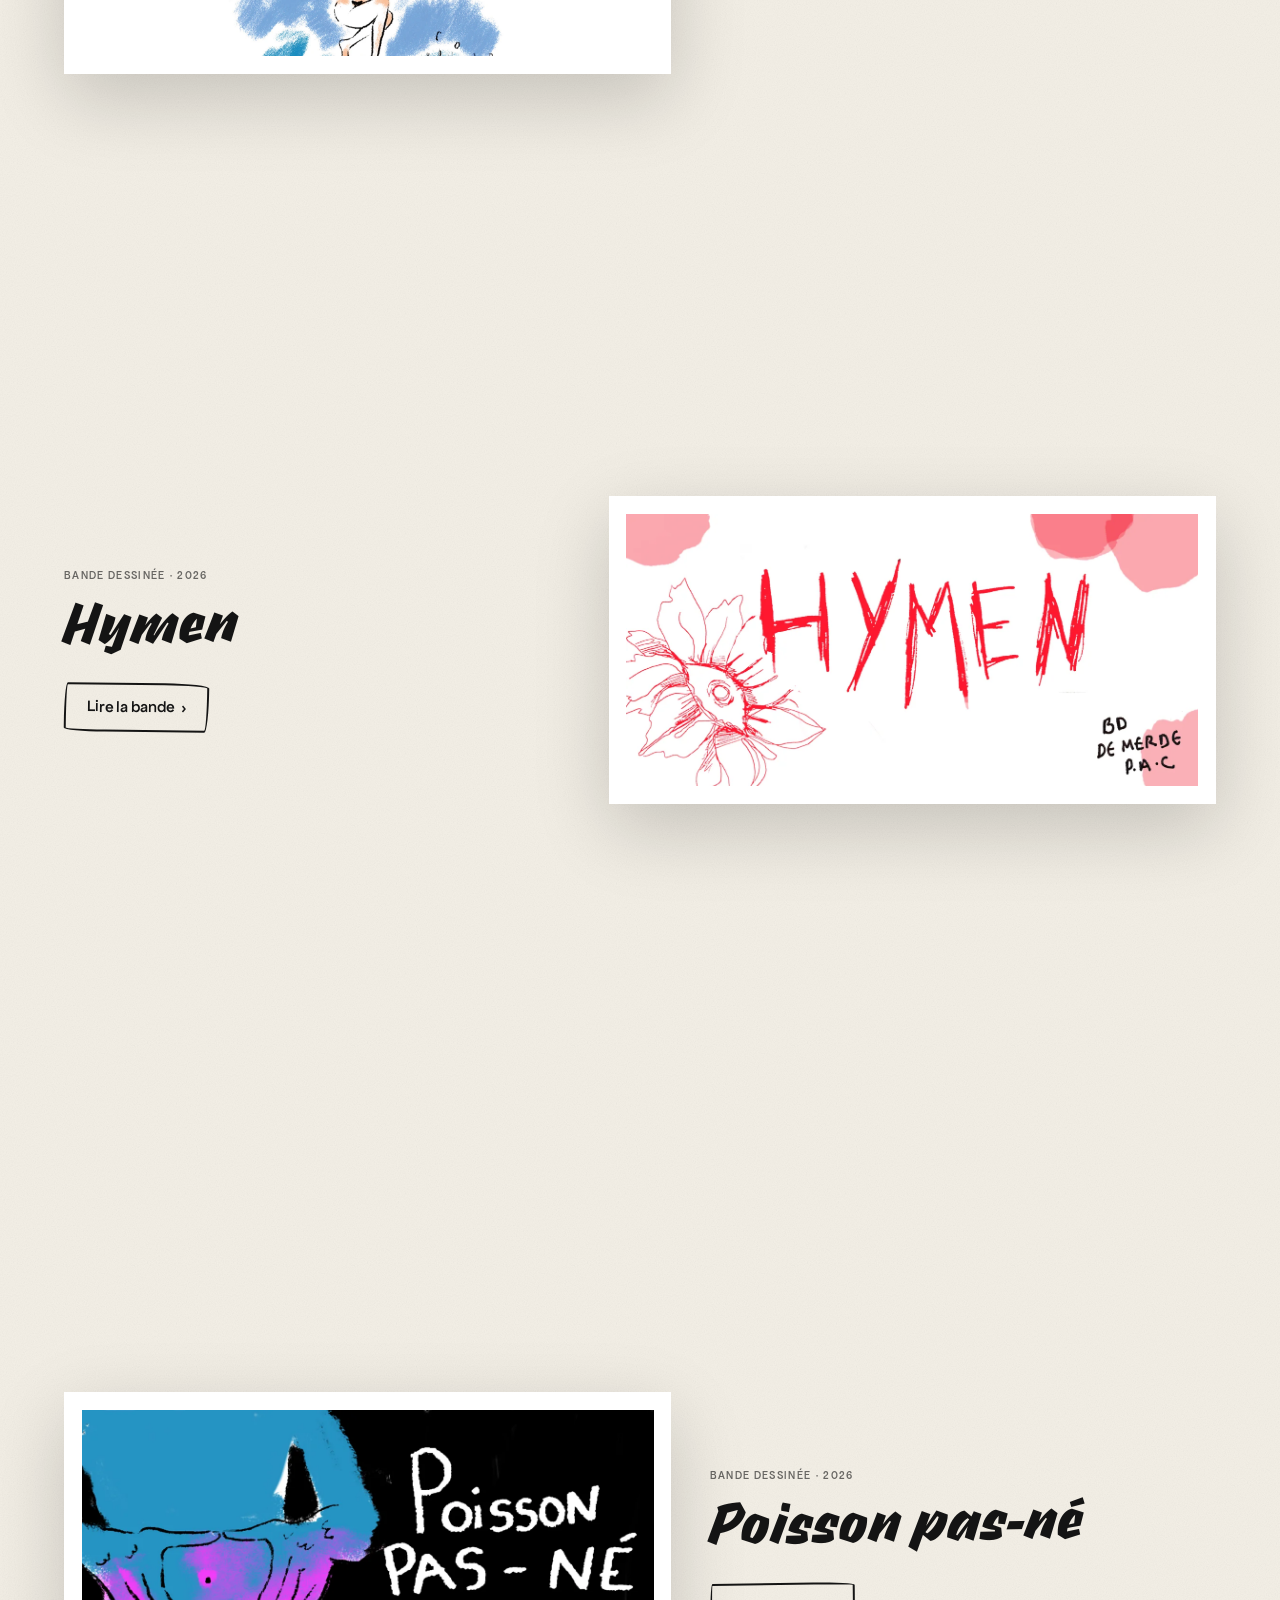
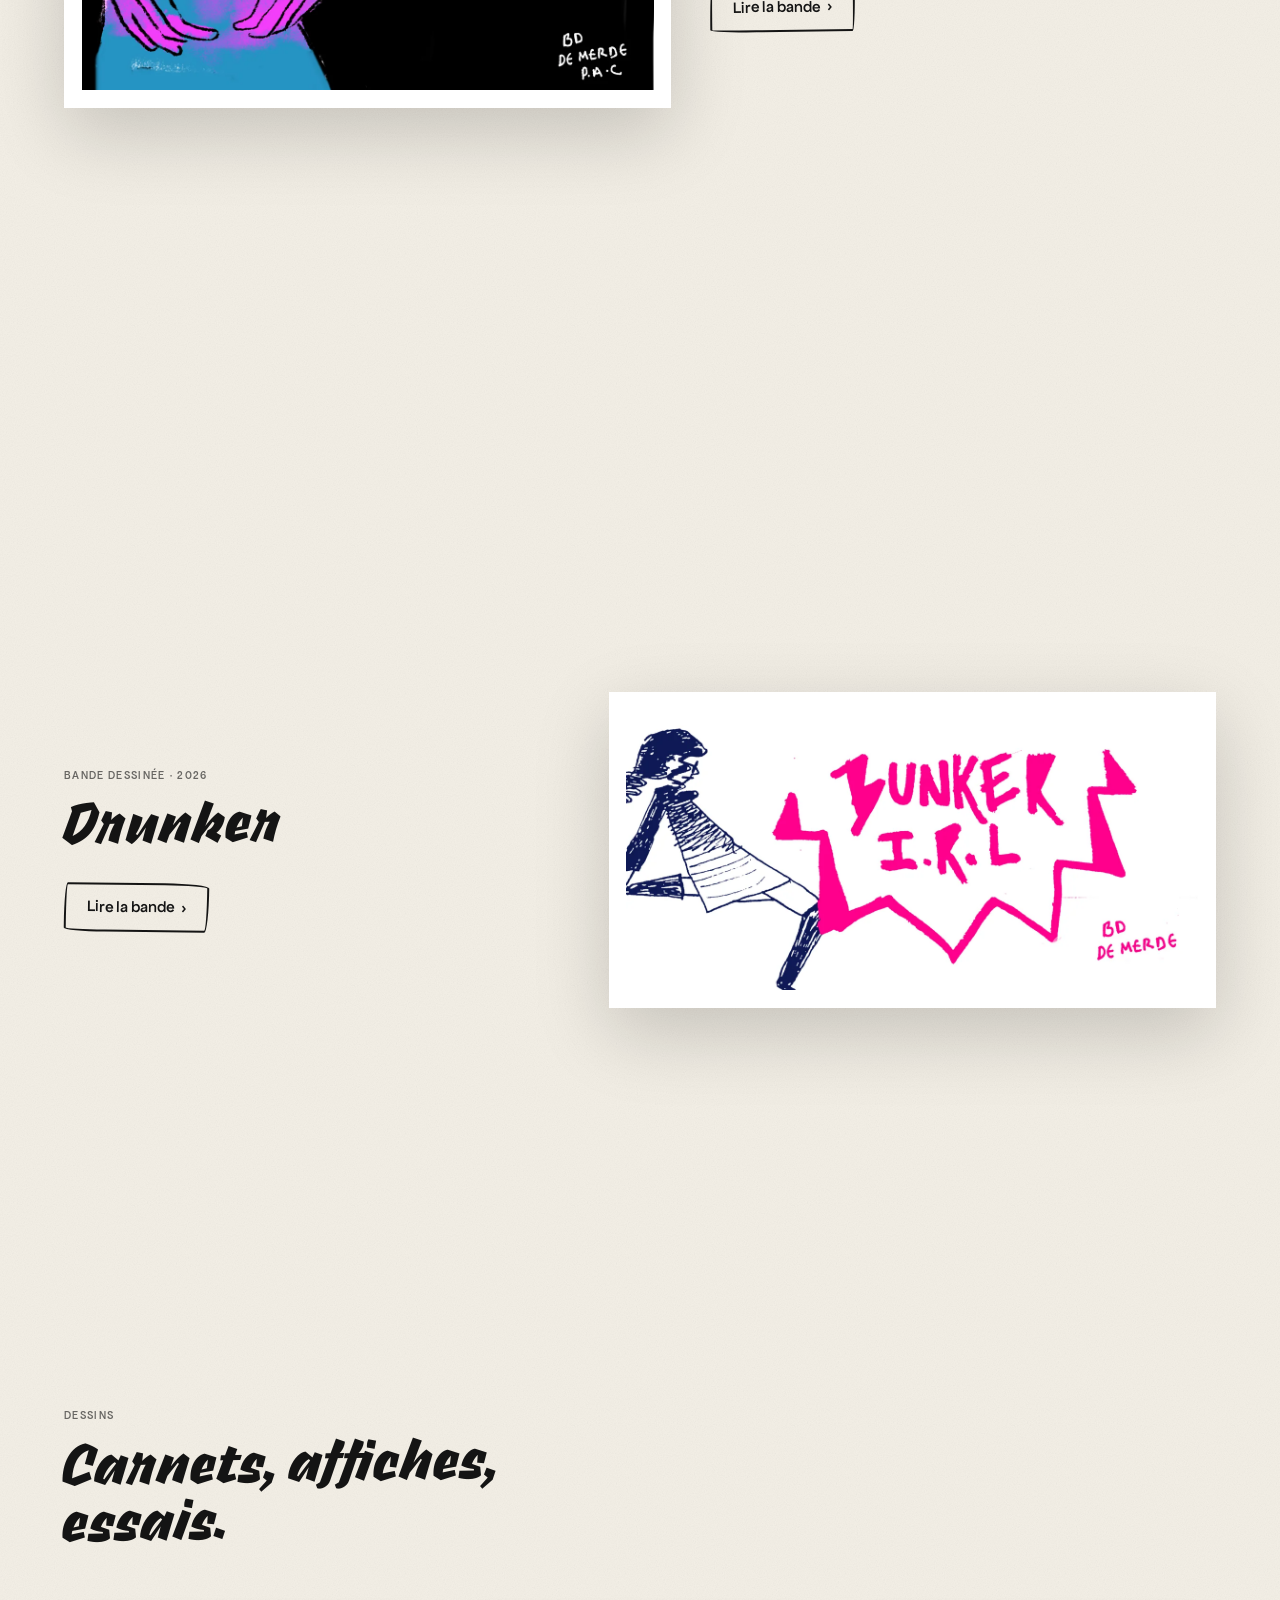
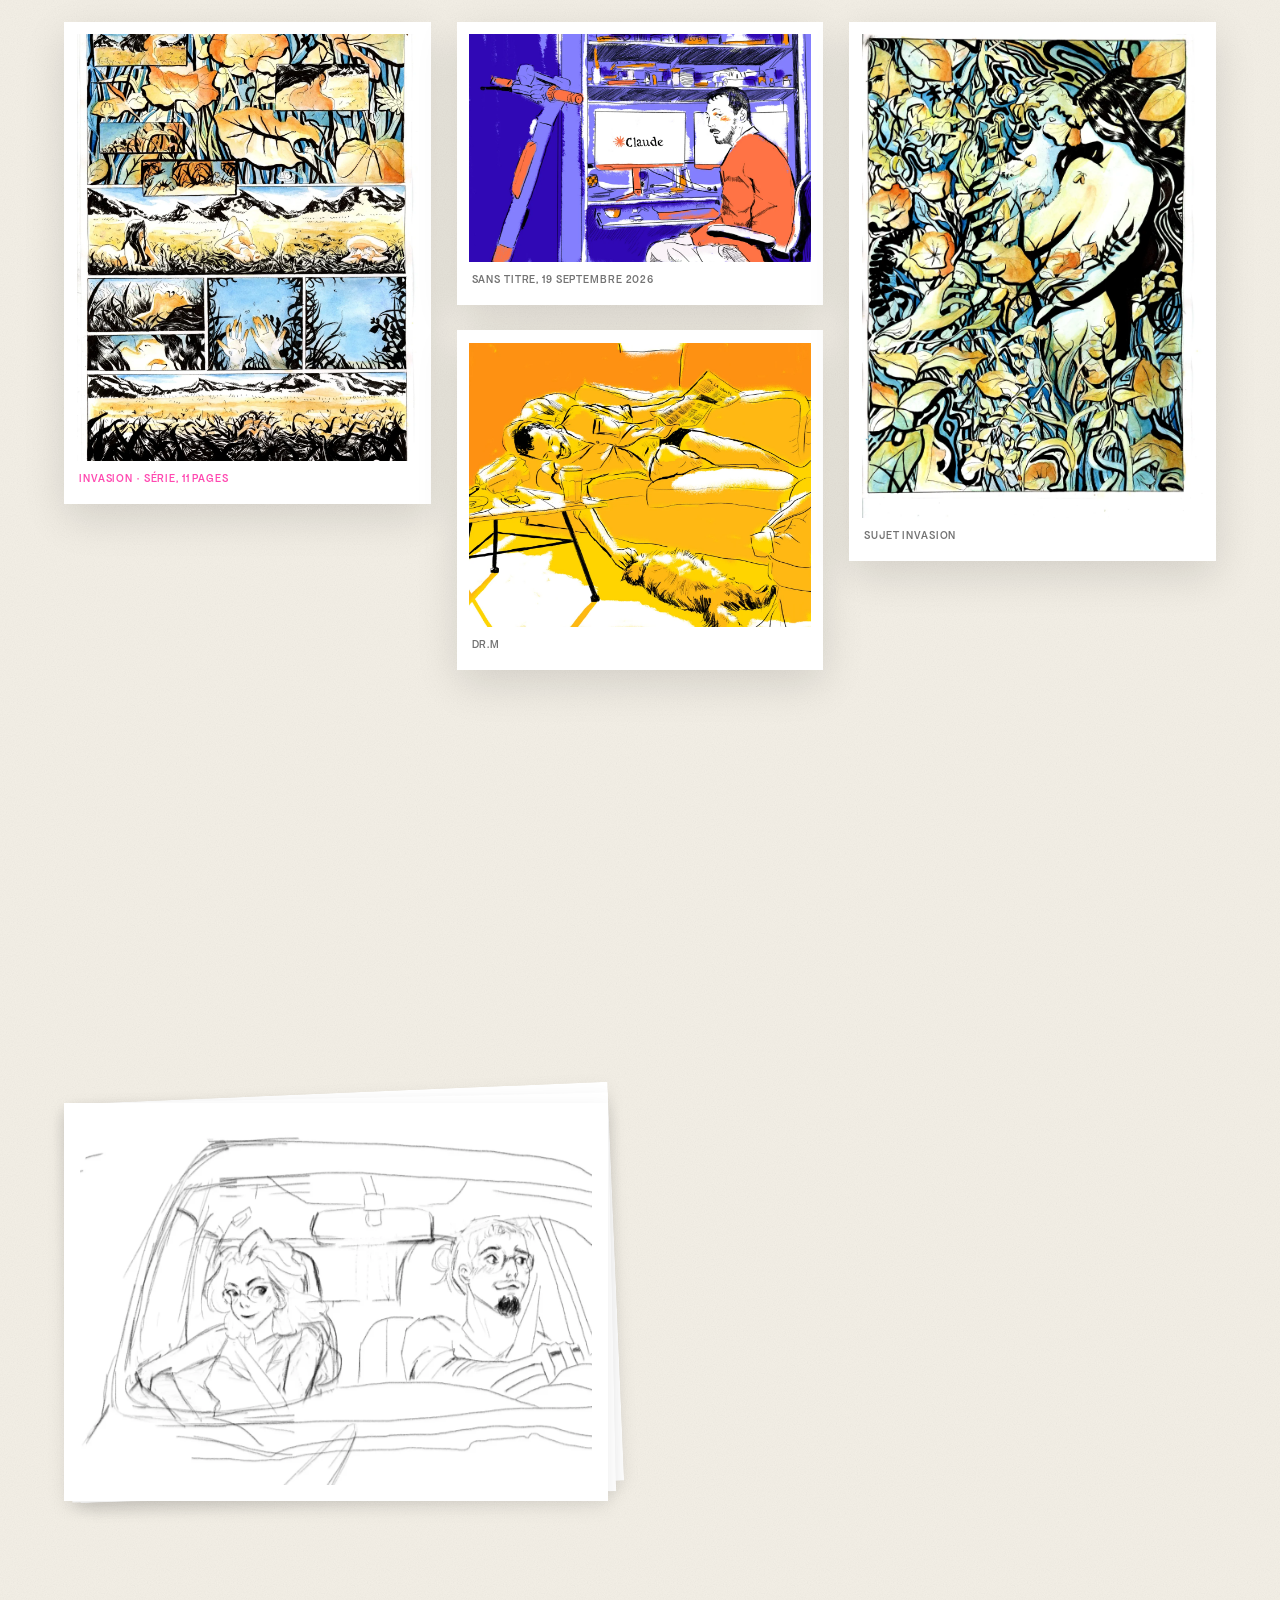
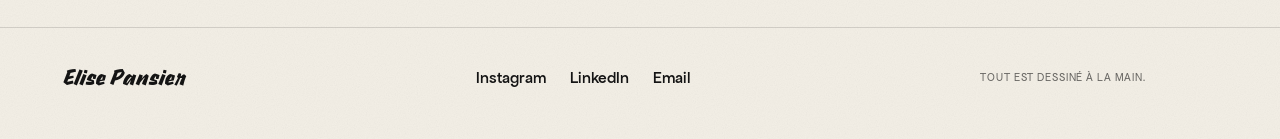
==== commit 274f47df: "Drop screen count Co-Authored-By: Claude Fable 5.1 <noreply@anthropic.com>" ====
--- a/index.html
+++ b/index.html
@@ -71,7 +71,7 @@
       <img src="assets/strips/dieu-s-en-tappe/000.webp" alt="Dieu s&#x27;en tappe !, couverture" loading="lazy">
     </a>
     <div class="block__text" data-module="reveal" data-reveal>
-      <p class="eyebrow">Bande dessinée · 2026 · 12 écrans</p>
+      <p class="eyebrow">Bande dessinée · 2026</p>
       <h2 class="block__title hand">Dieu s&#x27;en tappe !</h2>
       <a class="link" href="bd/dieu-s-en-tappe.html">Lire la bande <i>›</i></a>
     </div>
@@ -81,7 +81,7 @@
       <img src="assets/img/plan-de-travail-6-1200.webp" alt="Hymen, couverture" loading="lazy">
     </a>
     <div class="block__text" data-module="reveal" data-reveal>
-      <p class="eyebrow">Bande dessinée · 2026 · 10 écrans</p>
+      <p class="eyebrow">Bande dessinée · 2026</p>
       <h2 class="block__title hand">Hymen</h2>
       <a class="link" href="bd/hymen.html">Lire la bande <i>›</i></a>
     </div>
@@ -91,7 +91,7 @@
       <img src="assets/img/plan-de-travail-7-1200.webp" alt="Poisson pas-né, couverture" loading="lazy">
     </a>
     <div class="block__text" data-module="reveal" data-reveal>
-      <p class="eyebrow">Bande dessinée · 2026 · 13 écrans</p>
+      <p class="eyebrow">Bande dessinée · 2026</p>
       <h2 class="block__title hand">Poisson pas-né</h2>
       <a class="link" href="bd/poisson-pas-ne.html">Lire la bande <i>›</i></a>
     </div>
@@ -101,7 +101,7 @@
       <img src="assets/img/bunker-irl-1200.webp" alt="Drunker, couverture" loading="lazy">
     </a>
     <div class="block__text" data-module="reveal" data-reveal>
-      <p class="eyebrow">Bande dessinée · 2026 · 43 écrans</p>
+      <p class="eyebrow">Bande dessinée · 2026</p>
       <h2 class="block__title hand">Drunker</h2>
       <a class="link" href="bd/drunker.html">Lire la bande <i>›</i></a>
     </div>
--- a/site.css
+++ b/site.css
@@ -10,13 +10,16 @@
 @font-face{font-family:"Apfel Grotezk";src:url("fonts/apfel-grotezk/ApfelGrotezk-Fett.woff2") format("woff2");font-weight:700;font-display:swap}
 
 :root{
-  --hand-radius:255px 15px 225px 15px / 15px 225px 15px 255px;   /* the "drawn by hand" border trick */
+  --hand-radius:255px 15px 225px 15px / 15px 225px 15px 255px;   /* the "drawn by hand" border trick, 4 variants so no two frames look alike */
+  --hand-radius-2:15px 225px 15px 255px / 255px 15px 225px 15px;
+  --hand-radius-3:225px 25px 245px 20px / 20px 245px 25px 225px;
+  --hand-radius-4:20px 245px 25px 225px / 225px 25px 245px 20px;
   --ink:#141414;--paper:#f3efe6;--paper-2:#e9e3d6;--pink:#ff48b0;--blue:#0078bf;
   --bg:var(--paper);--fg:var(--ink);--muted:rgba(20,20,20,.62);--border:rgba(20,20,20,.14);
   --font-hand:"Sharpie","Permanent Marker",cursive;--font-marker:"Rock Salt","Permanent Marker",cursive;
   --font-text:"Apfel Grotezk",-apple-system,"Helvetica Neue",system-ui,sans-serif;
   /* Apple-style scale: eyebrow 12-14 / body 17-19 / sub 21-28 / title 40-80 */
-  --fs-eyebrow:clamp(12px,.85vw,14px);--fs-body:clamp(16px,1.05vw,19px);--fs-sub:clamp(19px,1.6vw,28px);
+  --fs-eyebrow:clamp(11px,.75vw,12px);--fs-body:clamp(16px,1.05vw,19px);--fs-sub:clamp(19px,1.6vw,28px);
   --fs-title:clamp(2.4rem,4.6vw,4.4rem);--fs-hero:clamp(2.8rem,6vw,5.6rem);
   --container:clamp(20px,5vw,80px);--section:clamp(72px,12vh,160px);--gap:clamp(20px,3vw,40px);
   --nav-inset:18px;--nav-inset-x:clamp(18px,2.5vw,32px);
@@ -34,10 +37,12 @@
 button{font:inherit}
 h1,h2,h3,p{margin:0}
 .hand{font-family:var(--font-hand);font-weight:700;line-height:.95;letter-spacing:0}
-.eyebrow{font-size:var(--fs-eyebrow);font-weight:500;letter-spacing:.08em;text-transform:uppercase;color:var(--muted)}
+.eyebrow{font-size:var(--fs-eyebrow);font-weight:500;letter-spacing:.12em;text-transform:uppercase;color:var(--muted)}
 .sub{font-size:var(--fs-sub);line-height:1.3;letter-spacing:-.01em;color:var(--muted);text-wrap:pretty;max-width:34ch}
-.link{display:inline-flex;align-items:center;gap:.25em;font-size:var(--fs-body);font-weight:500;color:var(--pink)}
-html.is-dark .link{color:var(--fg)}
+.link{display:inline-flex;align-items:center;gap:.4em;font-size:clamp(16px,1.15vw,19px);font-weight:500;color:var(--fg);border:2px solid currentColor;border-radius:var(--hand-radius);padding:.65em 1.3em;transition:background var(--d-fast),color var(--d-fast)}
+.link:hover{background:var(--fg);color:var(--bg)}
+.block:nth-child(odd) .link{border-radius:var(--hand-radius-2);rotate:-.8deg}.block:nth-child(even) .link{border-radius:var(--hand-radius-4);rotate:.7deg}
+.hero .link{border-radius:var(--hand-radius-3);rotate:-.5deg}
 .link i{font-style:normal;transition:transform var(--d-fast) var(--ease-out-quint)}
 .link:hover i{transform:translateX(3px)}
 .container{padding-left:var(--container);padding-right:var(--container)}
@@ -119,7 +124,8 @@
 .cover.is-on{opacity:1;pointer-events:auto}
 .cover img{height:100%;width:auto;max-width:100%;object-fit:contain;box-sizing:border-box;background:#fff;padding:clamp(12px,2vw,28px);box-shadow:0 20px 60px rgba(0,0,0,.12);transition:transform var(--d-slow) var(--ease-out-quint)}
 .cover:hover img{transform:translateY(-1%) scale(1.01)}
-.hero__text{display:grid;gap:.55em;justify-items:start}
+.hero__text{display:grid;gap:0;justify-items:start}
+.hero__text .sub{margin-top:14px}.hero__text .link{margin-top:22px}
 .hero__title{font-size:var(--fs-hero);line-height:.95;rotate:-1.2deg;transform-origin:left bottom}
 
 /* ---------- full-screen BD blocks, background switches per block (immersive projectBlock + Zagnoli plates) ---------- */
@@ -131,9 +137,9 @@
 .block__plate{position:relative;display:grid;place-items:center;justify-self:center;width:100%;max-width:640px;background:#fff;padding:clamp(10px,1.4vw,22px);box-shadow:0 24px 70px rgba(0,0,0,.18)}
 .block__plate img{width:100%;height:auto;max-height:68svh;object-fit:contain;object-position:top;transition:transform var(--d-slow) var(--ease-out-quint)}
 .block__plate:hover img{transform:scale(1.01)}
-.block__text{display:grid;gap:.55em;justify-items:start;max-width:40ch}
-.block__title{font-size:var(--fs-title);margin:.05em 0 .25em;rotate:-1deg;transform-origin:left bottom}
-.block__text .link{margin-top:.6em}
+.block__text{display:grid;gap:0;justify-items:start;max-width:40ch}
+.block__title{font-size:var(--fs-title);margin:14px 0 0;rotate:-1deg;transform-origin:left bottom}
+.block__text .link{margin-top:28px}
 
 /* ---------- drawings (illustrators: cards, cascade, multiply; bd_comics zoom) ---------- */
 .grid{columns:2;column-gap:clamp(10px,2vw,28px)}
@@ -150,12 +156,11 @@
 .about{display:grid;gap:var(--gap);align-items:center;grid-template-areas:"deck" "head" "contact";overflow-x:clip}
 @media(min-width:900px){.about{grid-template-columns:6fr 6fr;grid-template-areas:"deck head" "deck contact";column-gap:clamp(32px,5vw,80px)}}
 .deck{grid-area:deck;position:relative;aspect-ratio:1440/1056;width:min(100%,640px);justify-self:center;margin:12px auto}
-.deck img{position:absolute;inset:0;width:100%;height:100%;object-fit:cover;background:#fff;padding:3%;box-shadow:0 18px 50px rgba(0,0,0,.16);
+.deck img{position:absolute;inset:0;width:100%;height:100%;object-fit:cover;background:#fff;padding:3%;box-shadow:0 6px 18px rgba(0,0,0,.08);
   transform:translate(calc(var(--i) * 4px),calc(var(--i) * -5px)) rotate(calc(var(--i) * -1.2deg));z-index:calc(10 - var(--i));
   transition:transform .7s cubic-bezier(.2,.9,.2,1),opacity .5s}
 .deck img.is-leaving{transform:translate(-30%,14%) rotate(-12deg);opacity:0;z-index:20}
-.deck img.is-gone{display:none}
-.deck.is-fresh img{opacity:0;transform:translate(0,12px) scale(.98)}
+.deck img.is-back{transition:none;opacity:0}
 .about .head{grid-area:head}
 .about .head h2{font-size:var(--fs-title);rotate:-1.5deg;transform-origin:left bottom}.about .contact{grid-area:contact}
 .about .head{margin-bottom:0}
@@ -169,7 +174,7 @@
 .foot__note{color:var(--muted);font-size:var(--fs-eyebrow);text-transform:uppercase;letter-spacing:.08em}
 
 /* ---------- back to top ---------- */
-.totop{position:fixed;right:var(--nav-inset-x);bottom:max(18px,env(safe-area-inset-bottom));z-index:850;width:50px;height:50px;border-radius:var(--hand-radius);border:2px solid var(--fg);background:color-mix(in srgb,var(--bg) 30%,transparent);backdrop-filter:blur(8px);-webkit-backdrop-filter:blur(6px);color:var(--fg);cursor:pointer;display:grid;place-items:center;font-size:20px;opacity:0;pointer-events:none;transform:translateY(16px) scale(.9);transition:opacity var(--d-fast),transform var(--d-primary) var(--ease-back),background var(--d-smooth),color var(--d-smooth),border-color var(--d-smooth)}
+.totop{position:fixed;right:var(--nav-inset-x);bottom:max(18px,env(safe-area-inset-bottom));z-index:850;width:50px;height:50px;border-radius:var(--hand-radius-3);rotate:3deg;border:2px solid var(--fg);background:color-mix(in srgb,var(--bg) 30%,transparent);backdrop-filter:blur(8px);-webkit-backdrop-filter:blur(6px);color:var(--fg);cursor:pointer;display:grid;place-items:center;font-size:20px;opacity:0;pointer-events:none;transform:translateY(16px) scale(.9);transition:opacity var(--d-fast),transform var(--d-primary) var(--ease-back),background var(--d-smooth),color var(--d-smooth),border-color var(--d-smooth)}
 .totop.is-on{opacity:1;pointer-events:auto;transform:none}
 html.menu-open .totop{opacity:0;pointer-events:none}
 .totop:hover{background:var(--fg);color:var(--bg)}
@@ -184,8 +189,8 @@
 .pill{display:inline-flex;align-items:center;gap:.4em;height:46px;padding:0 20px;border-radius:var(--hand-radius);border:2px solid var(--fg);font-size:var(--fs-body);font-weight:500;white-space:nowrap;transition:background var(--d-fast),color var(--d-fast)}
 .pill:hover{background:var(--fg);color:var(--bg)}
 .reader-top .pill{min-width:11.5em;justify-content:center}
-.reader-top .pill:first-child{justify-self:start}
-.reader-top .pill:last-child{justify-self:end}
+.reader-top .pill:first-child{justify-self:start;border-radius:var(--hand-radius-2);rotate:.6deg}
+.reader-top .pill:last-child{justify-self:end;border-radius:var(--hand-radius-3);rotate:-.5deg}
 @media(max-width:600px){.reader-top{grid-template-columns:1fr 1fr;row-gap:16px;padding-left:16px;padding-right:16px}.reader-top__mid{grid-column:1/-1;order:-1}.reader-top .pill{height:44px;padding:0 14px;min-width:0;width:100%}}
 .strip{position:relative;max-width:var(--reader-max);margin:0 auto;padding:0 var(--container)}
 .bd-planches{background:#fff;box-shadow:0 24px 70px rgba(0,0,0,.18)}
@@ -210,10 +215,11 @@
 .fin{background:#fff;color:var(--ink);padding:clamp(40px,8vw,90px) clamp(20px,5vw,60px) clamp(50px,9vw,100px);display:grid;gap:.6em;justify-items:start}
 .fin__word{font-size:clamp(3rem,8vw,6rem);rotate:-2deg;transform-origin:left bottom}
 .fin__meta{color:rgba(20,20,20,.6);font-size:var(--fs-body)}
-.pill--wide{width:100%;justify-content:center;height:52px}
+.pill--wide{width:100%;justify-content:center;height:52px;border-radius:var(--hand-radius-2);rotate:-.3deg}
 .chapters{display:grid;grid-template-columns:1fr 1fr;gap:clamp(10px,2vw,20px);width:100%;margin:0 0 .5em}
 .chapters__card{display:grid;gap:.5em;padding:1.2em;border:2px solid var(--fg);border-radius:var(--hand-radius);transition:background var(--d-fast),color var(--d-fast)}
-.chapters__card:last-child{text-align:right}
+.chapters__card:last-child{text-align:right;border-radius:var(--hand-radius-4);rotate:.4deg}
+.chapters__card:first-child{rotate:-.4deg}
 .chapters__card b{font-size:clamp(1.3rem,3vw,2.2rem);font-weight:700}
 .chapters__card:hover{background:var(--fg);color:var(--bg)}.chapters__card:hover .eyebrow{color:inherit;opacity:.7}
 
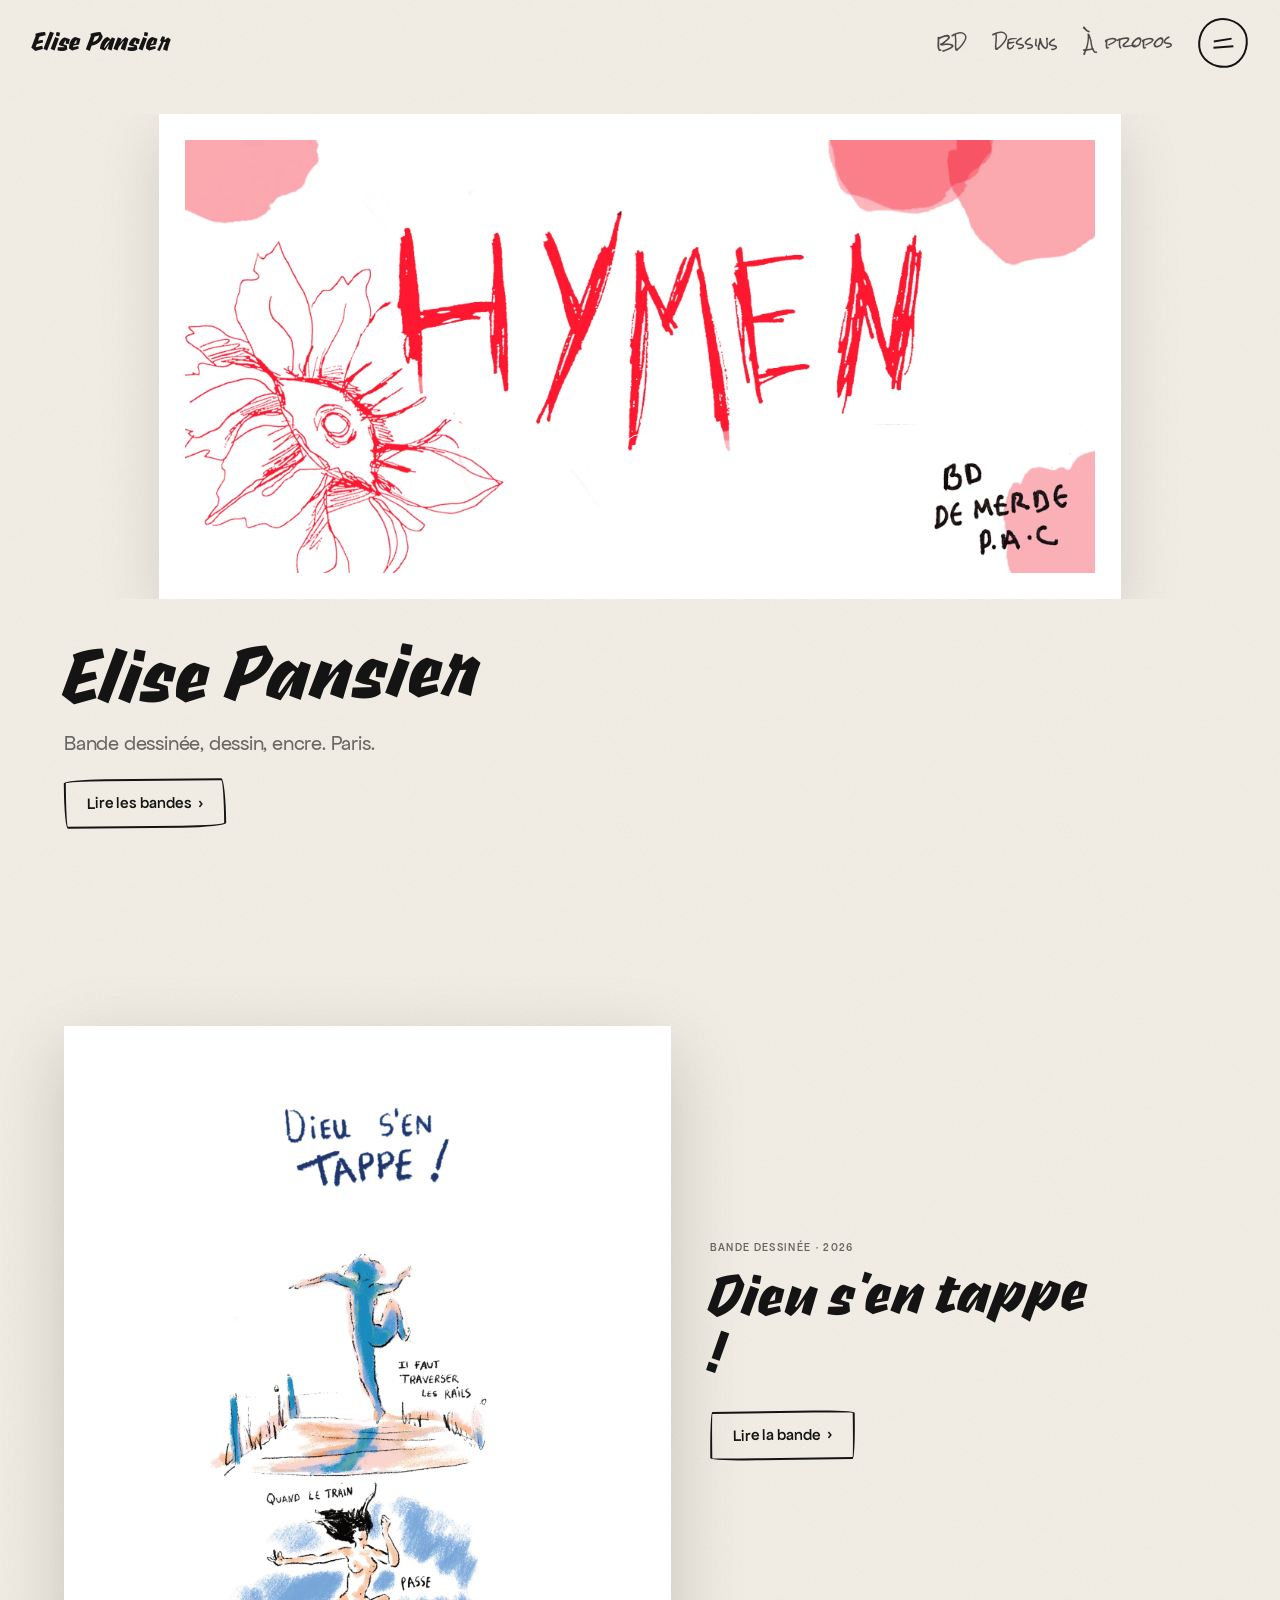
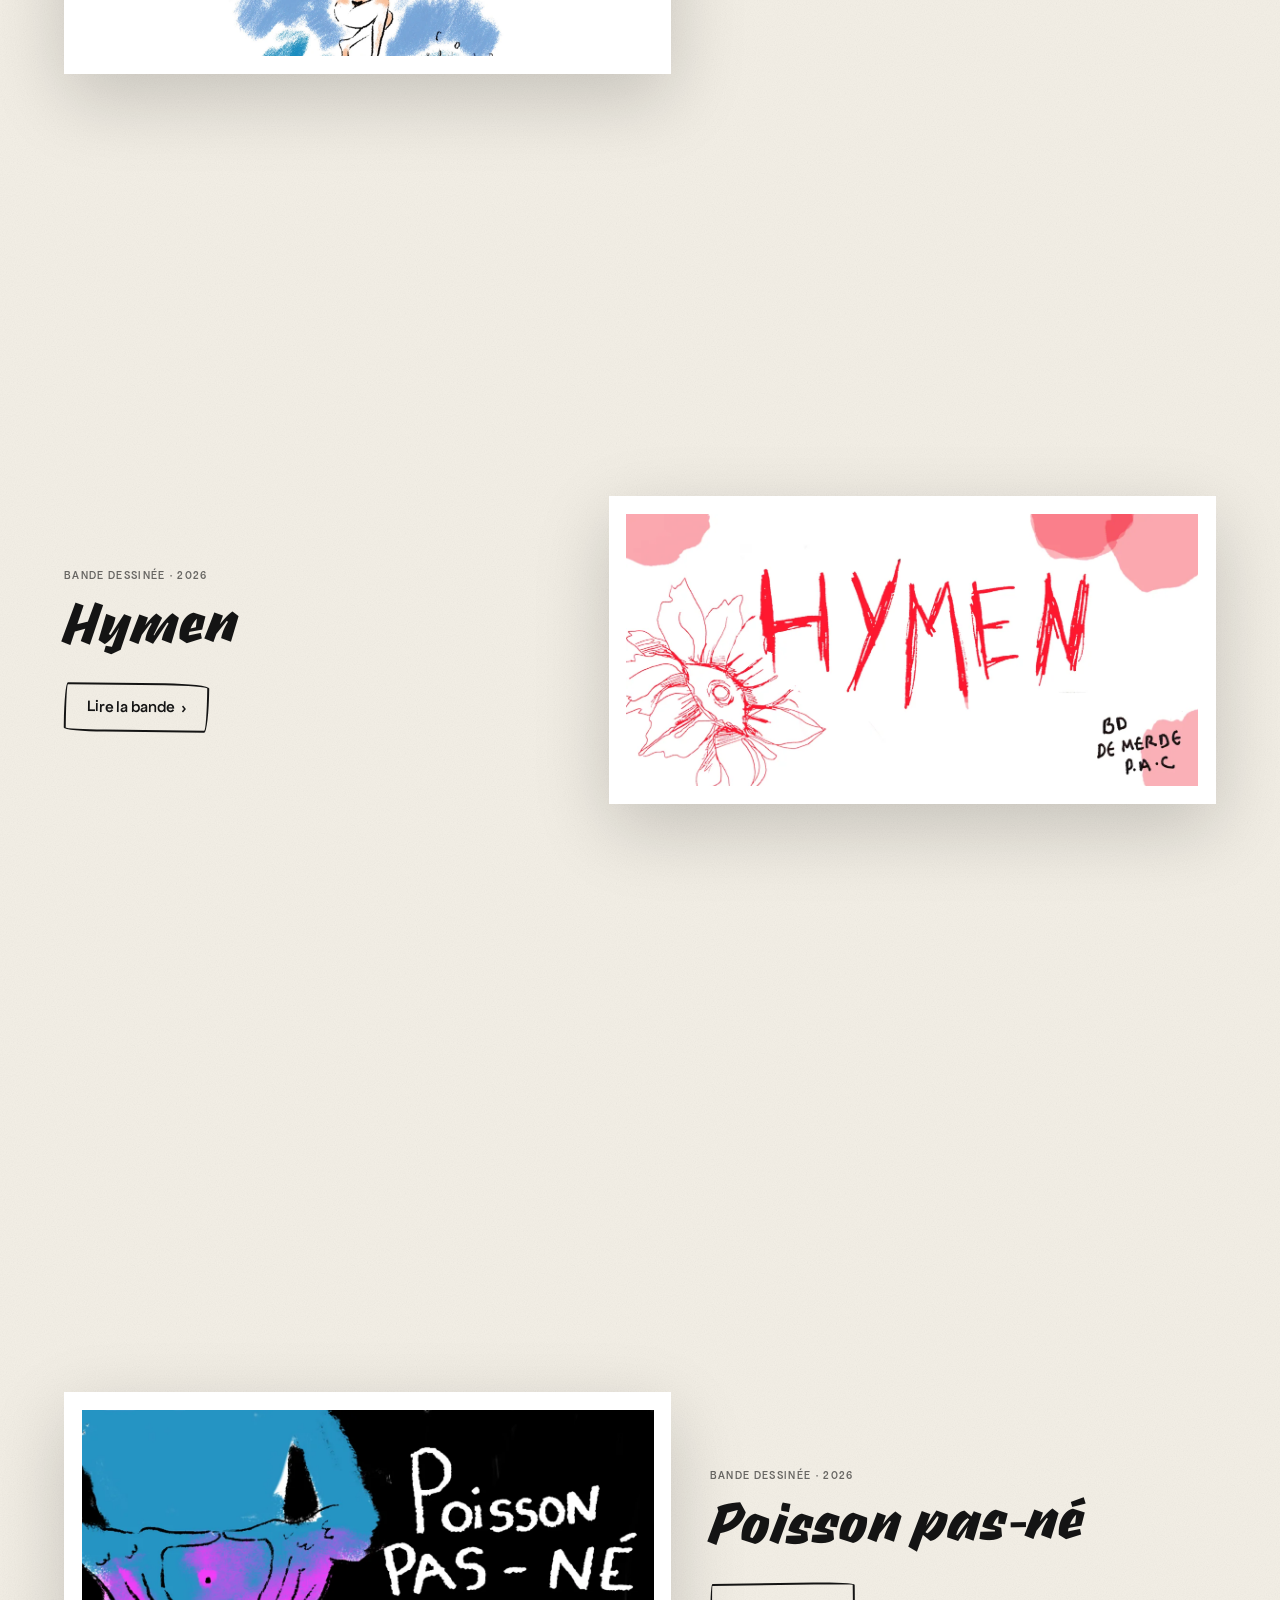
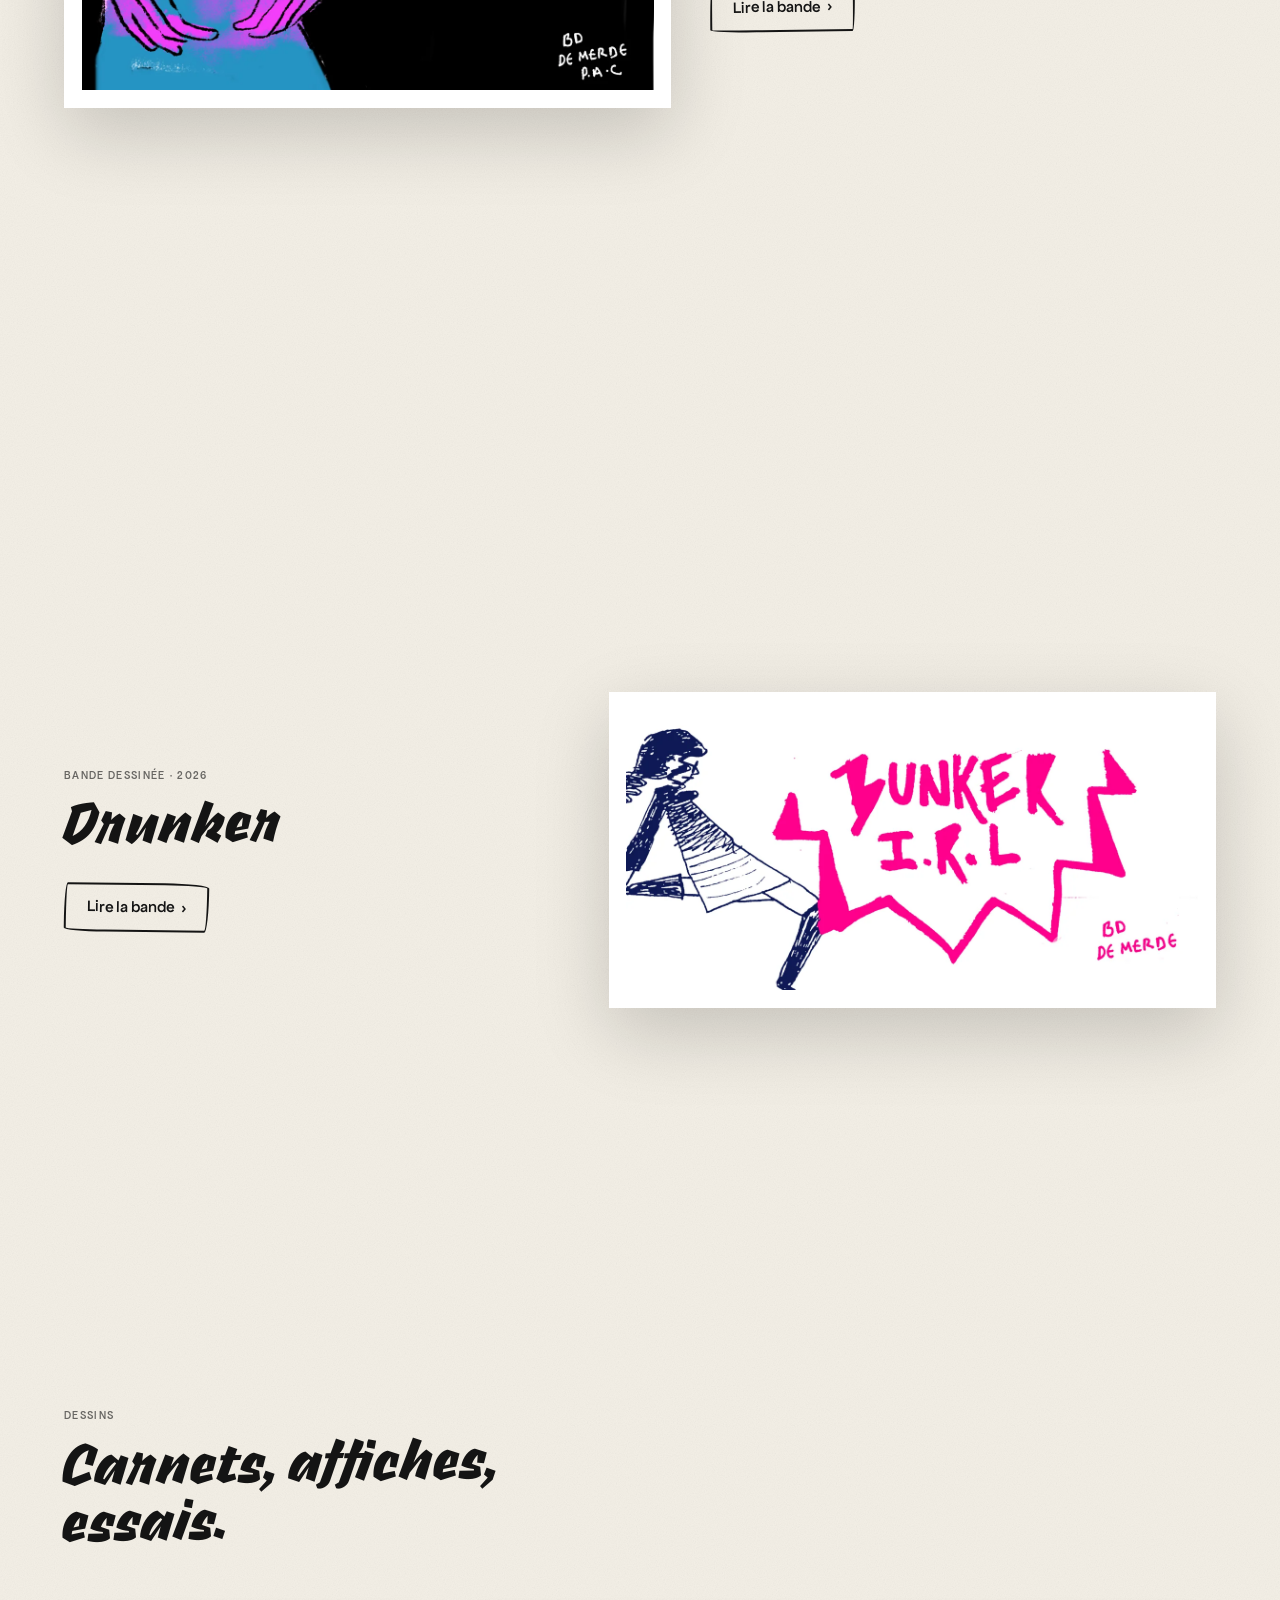
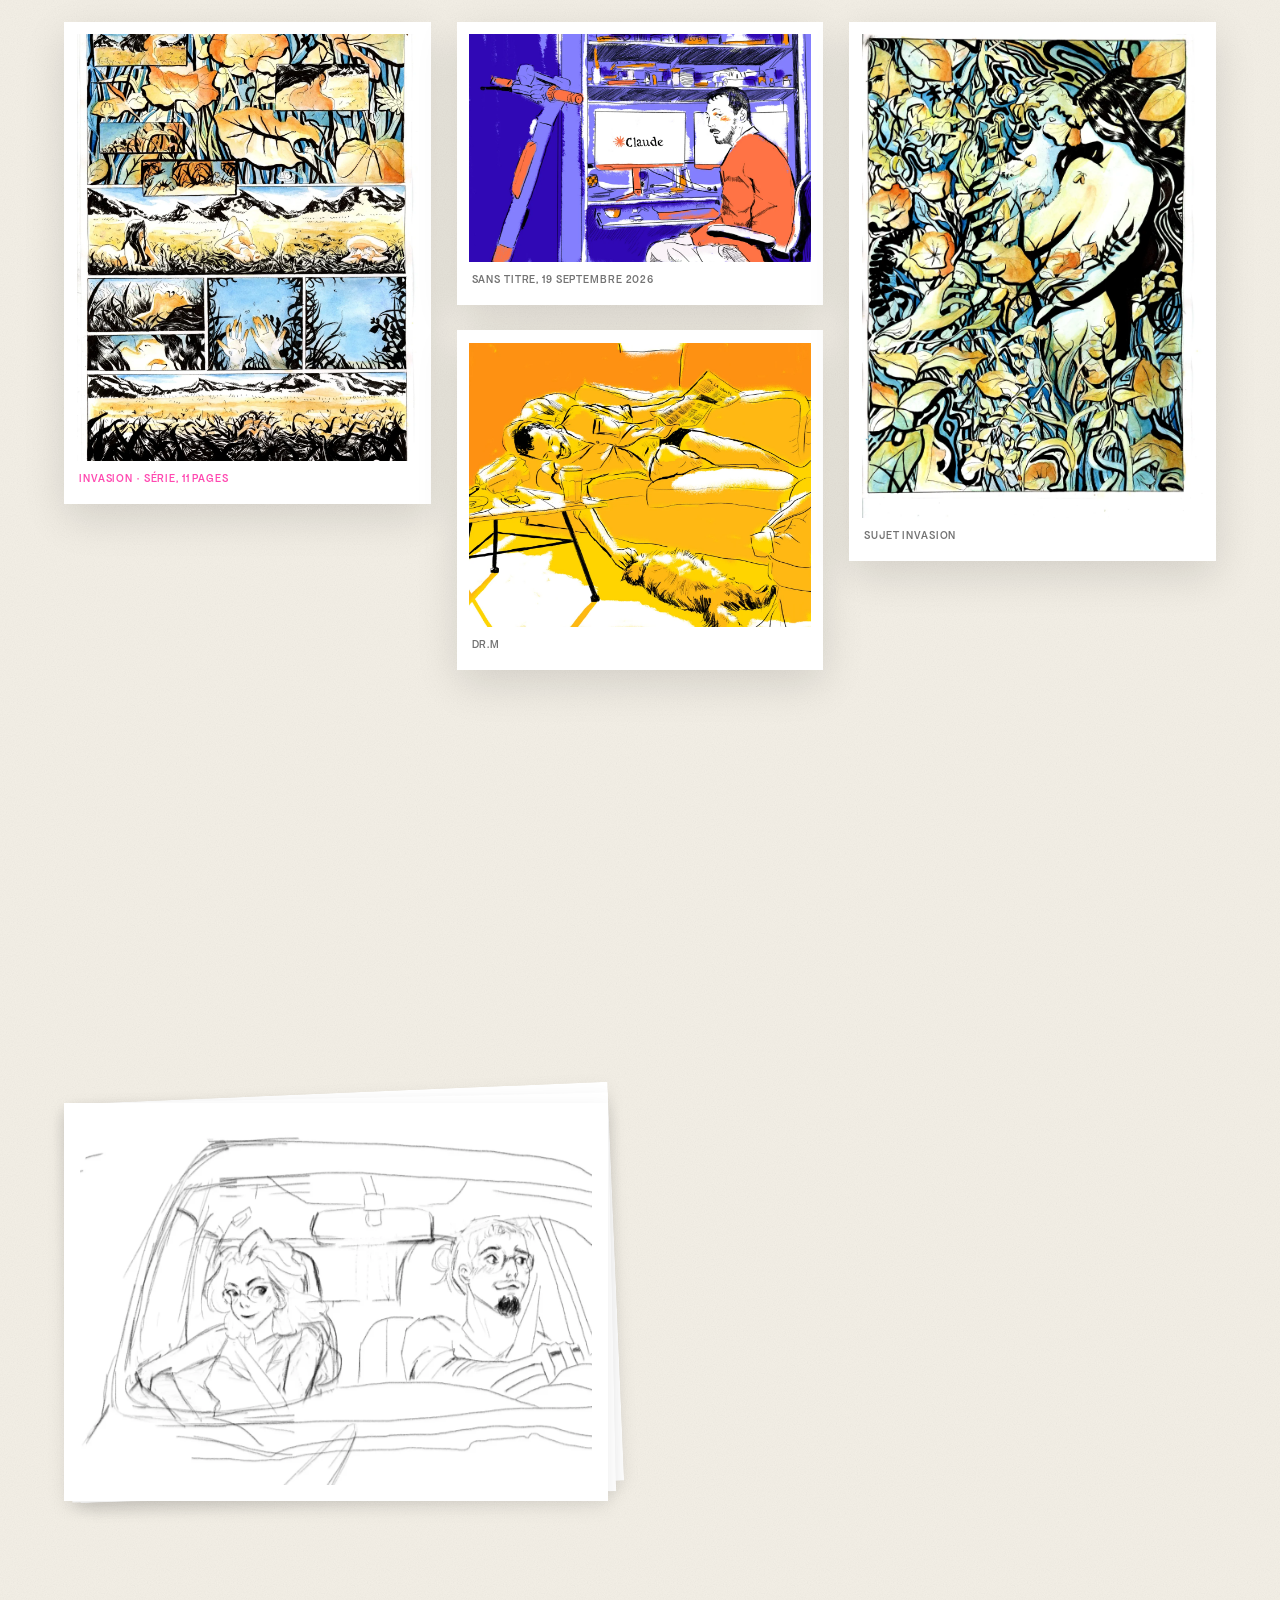
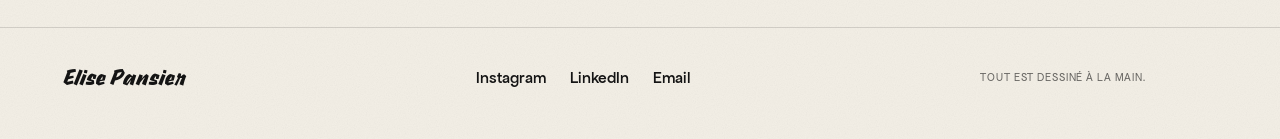
==== commit 3fe7bedc: "Poisson pas-né never breaks at the hyphen Co-Authored-By: Claude Fable 5.1 <noreply@anthropic.com>" ====
--- a/index.html
+++ b/index.html
@@ -21,7 +21,7 @@
 <link rel="stylesheet" href="site.css">
 </head>
 <body>
-<div class="sheet" data-words="Dieu s&#x27;en tappe !|Hymen|Poisson pas-né|Drunker"><div class="sheet__words"></div></div>
+<div class="sheet" data-words="Dieu s&#x27;en tappe !|Hymen|Poisson pas‑né|Drunker"><div class="sheet__words"></div></div>
 <canvas class="pencil" aria-hidden="true"></canvas>
 <header class="nav">
   <a class="nav__name boil--hover" href="index.html">Elise Pansier</a>
@@ -55,7 +55,7 @@
   <section class="hero" data-module="theme" data-plate="#f3efe6" data-dark="0">
     <div class="hero__covers" data-module="covers">
       <a class="cover" href="bd/hymen.html" data-cursor="lire"><img src="assets/img/plan-de-travail-6-2400.webp" alt="Hymen, couverture" width="2480" height="1181" fetchpriority="high"></a>
-      <a class="cover" href="bd/poisson-pas-ne.html" data-cursor="lire"><img src="assets/img/plan-de-travail-7-2400.webp" alt="Poisson pas-né, couverture" width="2480" height="1215" fetchpriority="high"></a>
+      <a class="cover" href="bd/poisson-pas-ne.html" data-cursor="lire"><img src="assets/img/plan-de-travail-7-2400.webp" alt="Poisson pas‑né, couverture" width="2480" height="1215" fetchpriority="high"></a>
       <a class="cover" href="bd/drunker.html" data-cursor="lire"><img src="assets/img/bunker-irl-2400.webp" alt="Drunker, couverture" width="2480" height="1215" fetchpriority="high"></a>
     </div>
     <div class="hero__text">
@@ -88,11 +88,11 @@
   </article>
   <article class="block block--dark" id="poisson-pas-ne" data-module="theme" data-plate="#4681c3" data-dark="1">
     <a class="block__plate" href="bd/poisson-pas-ne.html" data-cursor="lire">
-      <img src="assets/img/plan-de-travail-7-1200.webp" alt="Poisson pas-né, couverture" loading="lazy">
+      <img src="assets/img/plan-de-travail-7-1200.webp" alt="Poisson pas‑né, couverture" loading="lazy">
     </a>
     <div class="block__text" data-module="reveal" data-reveal>
       <p class="eyebrow">Bande dessinée · 2026</p>
-      <h2 class="block__title hand">Poisson pas-né</h2>
+      <h2 class="block__title hand">Poisson pas‑né</h2>
       <a class="link" href="bd/poisson-pas-ne.html">Lire la bande <i>›</i></a>
     </div>
   </article>
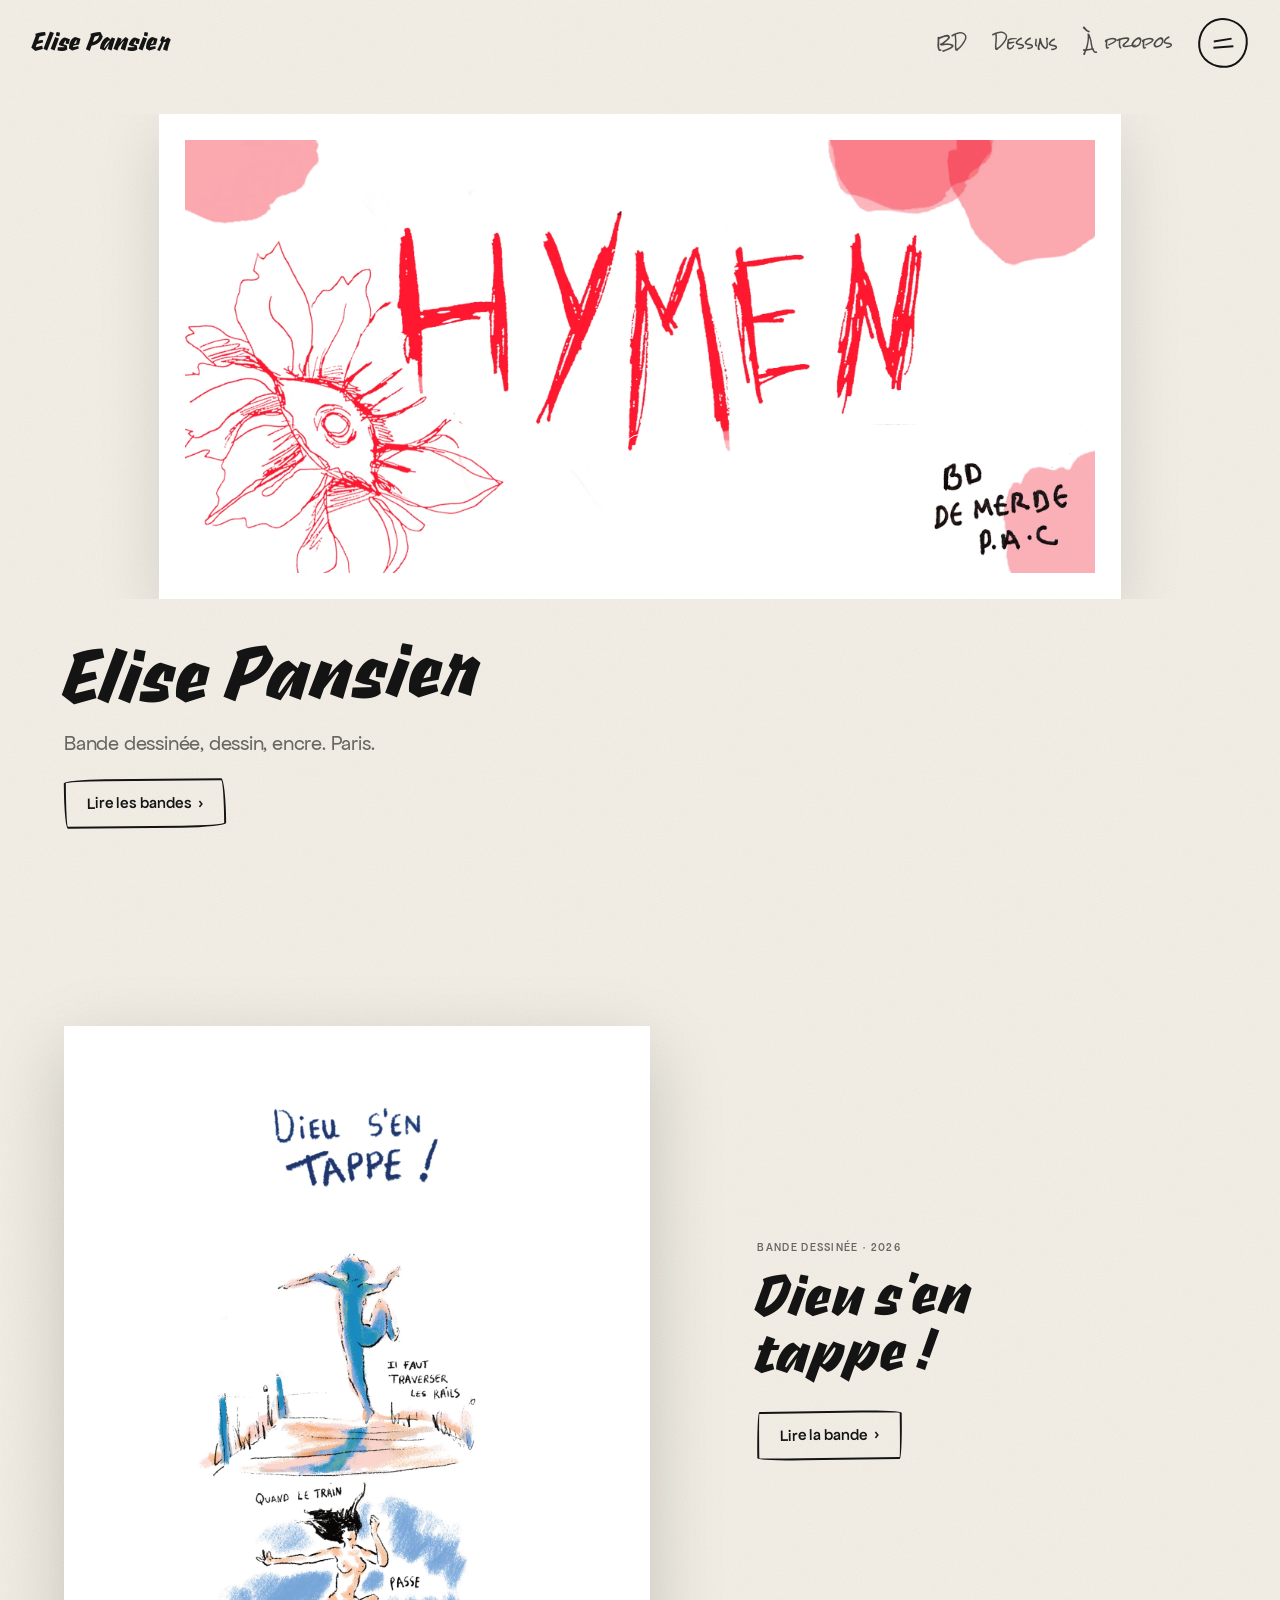
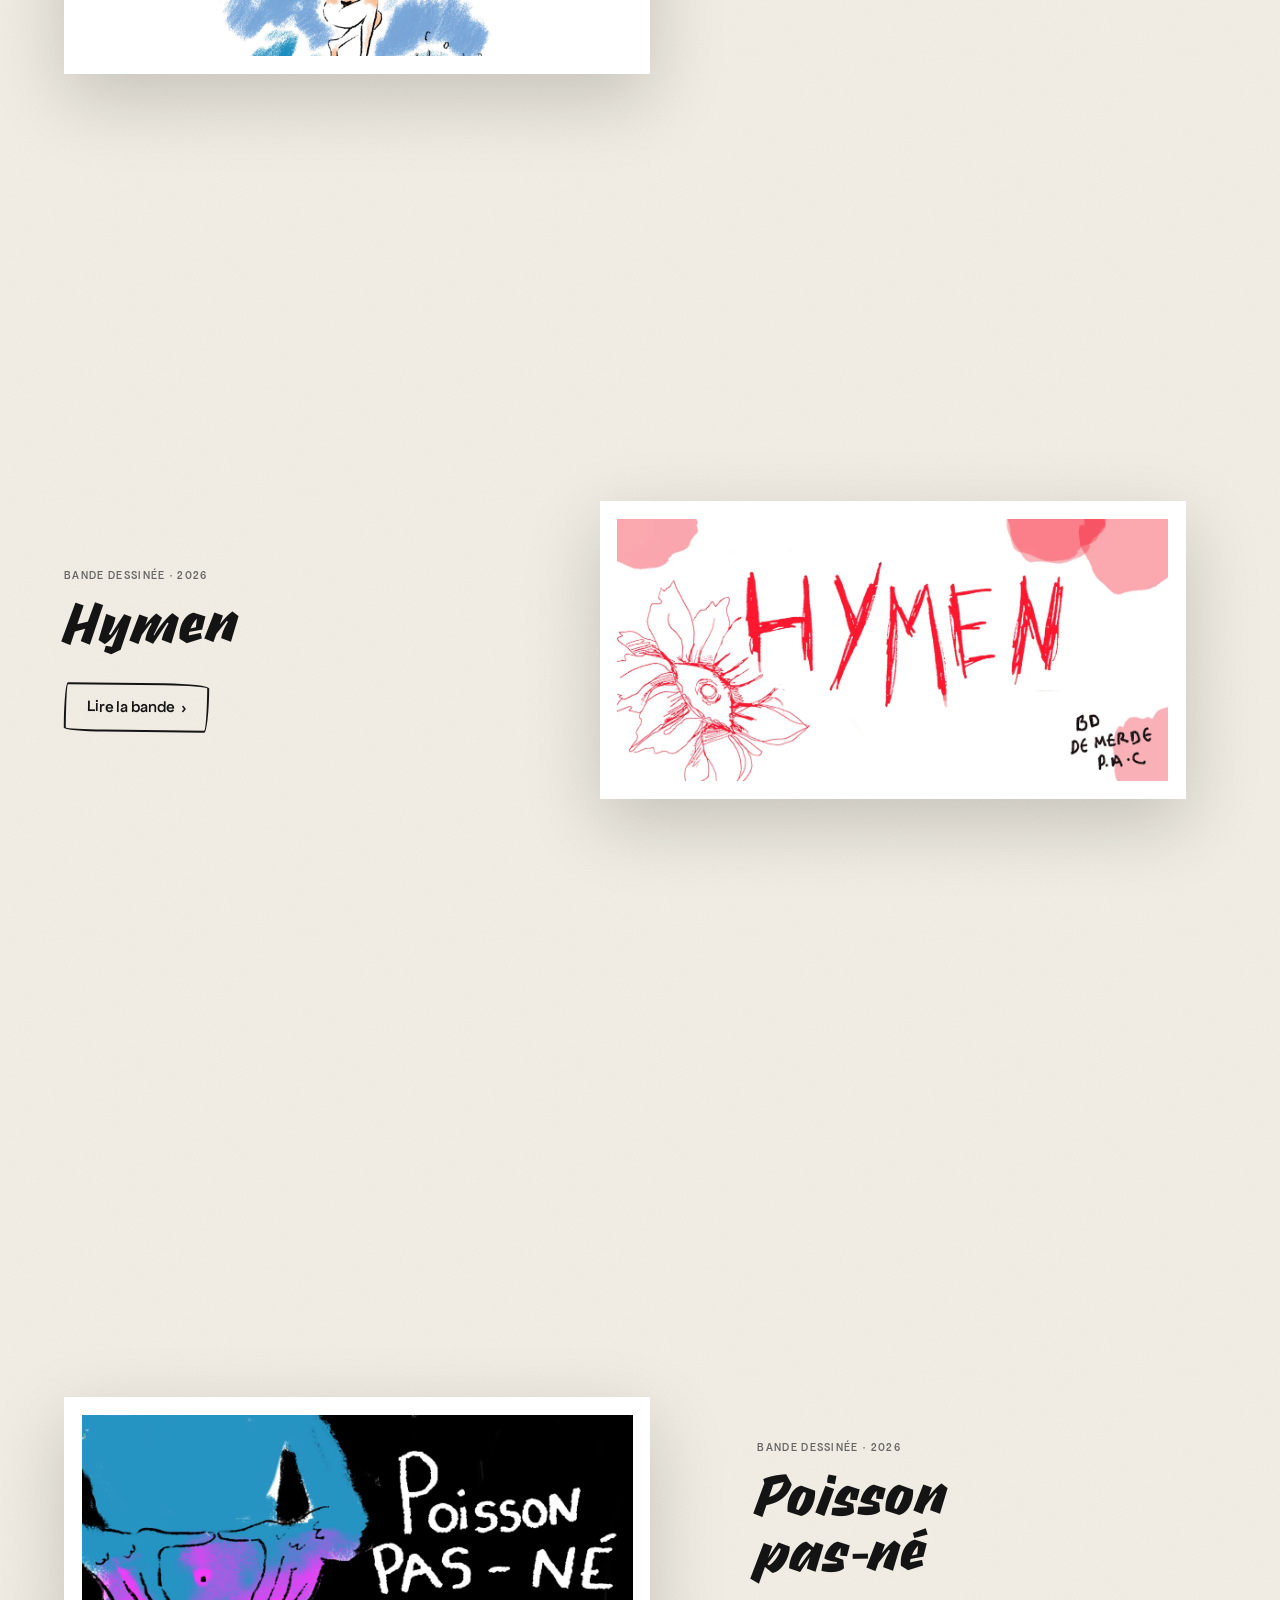
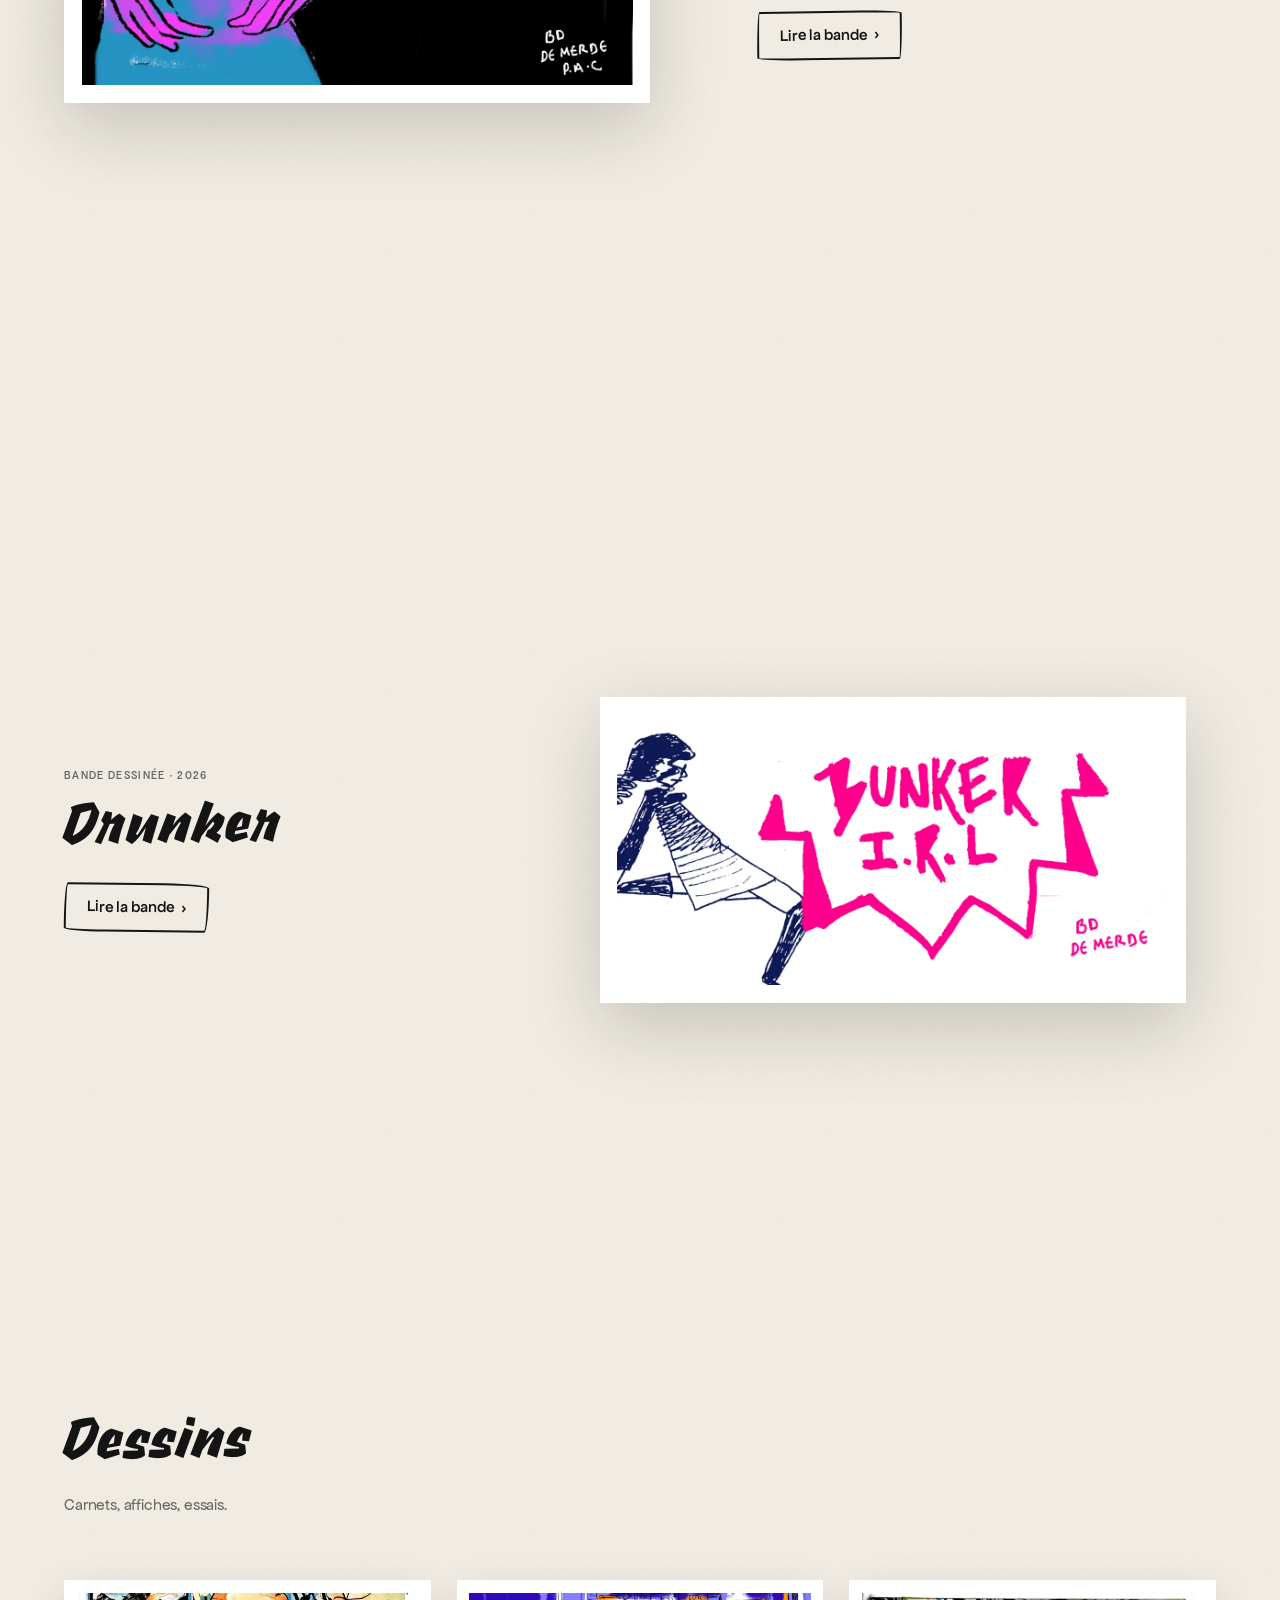
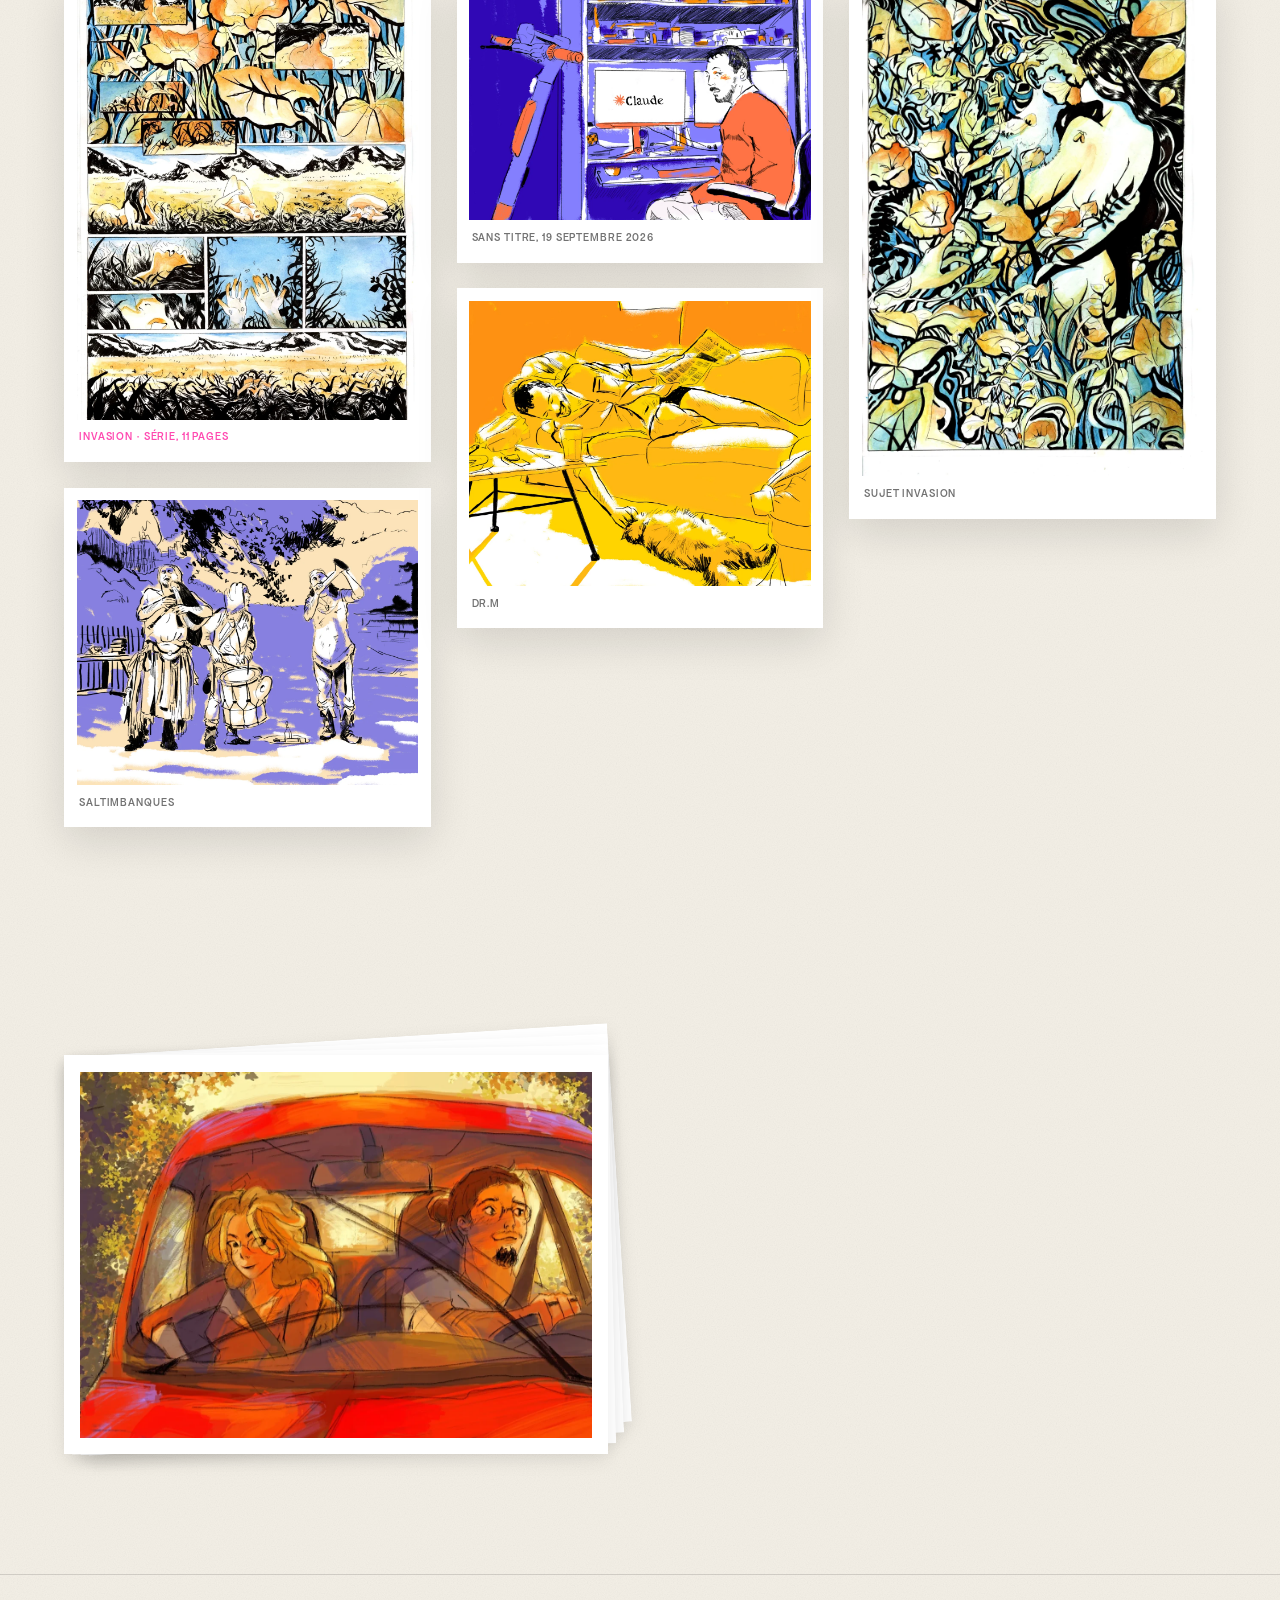
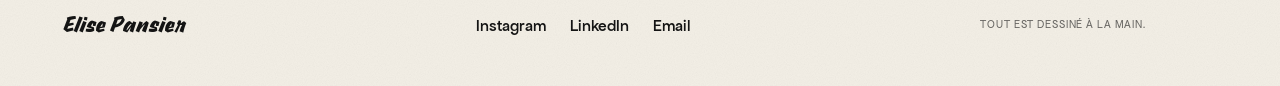
==== commit b9ac2a70: "Dessins title big, its line small; about title smaller Co-Authored-By: Claude Fable 5.1 <noreply@ant" ====
--- a/index.html
+++ b/index.html
@@ -110,8 +110,8 @@
 
   <section id="dessins" class="section container" data-module="theme" data-plate="#f3efe6" data-dark="0">
     <div class="head" data-module="reveal" data-reveal>
-      <p class="eyebrow">Dessins</p>
-      <h2 class="hand">Carnets, affiches, essais.</h2>
+      <h2 class="hand">Dessins</h2>
+      <p class="sub">Carnets, affiches, essais.</p>
     </div>
     <div class="grid cascade" data-module="cascade">
     <a class="card card--serie" href="bd/invasion.html" data-cursor="voir">
--- a/site.css
+++ b/site.css
@@ -49,6 +49,7 @@
 .section{padding-top:var(--section);padding-bottom:var(--section)}
 .head{display:grid;gap:.6em;max-width:60ch;margin-bottom:clamp(32px,5vw,64px)}
 .head h2{font-size:var(--fs-title);margin:.1em 0 .1em;rotate:-1deg;transform-origin:left bottom}
+.head .sub{margin-top:10px;font-size:var(--fs-body)}
 
 /* paper grain: a tiled noise layer in the body background (blend once, no fixed overlay repainting on scroll) */
 body{background-image:url("data:image/svg+xml;utf8,<svg xmlns='http://www.w3.org/2000/svg' width='220' height='220'><filter id='n'><feTurbulence type='fractalNoise' baseFrequency='.9' numOctaves='3' stitchTiles='stitch'/><feColorMatrix type='saturate' values='0'/><feComponentTransfer><feFuncA type='table' tableValues='0 .10'/></feComponentTransfer></filter><rect width='100%25' height='100%25' filter='url(%23n)'/></svg>");background-size:220px 220px;background-blend-mode:multiply}
@@ -129,15 +130,16 @@
 .hero__title{font-size:var(--fs-hero);line-height:.95;rotate:-1.2deg;transform-origin:left bottom}
 
 /* ---------- full-screen BD blocks, background switches per block (immersive projectBlock + Zagnoli plates) ---------- */
-.block{min-height:100svh;display:grid;grid-template-columns:1fr;grid-template-rows:auto auto;align-content:center;gap:var(--gap);padding:calc(var(--nav-inset) + 72px) var(--container) var(--container);position:relative}
+.block{min-height:100svh;display:grid;grid-template-columns:1fr;grid-template-rows:auto auto;align-content:center;gap:var(--gap);column-gap:clamp(40px,6vw,110px);padding:calc(var(--nav-inset) + 72px) var(--container) var(--container);position:relative}
 @media(min-width:900px){
   .block{grid-template-columns:6fr 5fr;grid-template-rows:none;align-items:center;padding-top:var(--section);padding-bottom:var(--section)}
   .block:nth-child(even){grid-template-columns:5fr 6fr}.block:nth-child(even) .block__plate{order:2}
 }
-.block__plate{position:relative;display:grid;place-items:center;justify-self:center;width:100%;max-width:640px;background:#fff;padding:clamp(10px,1.4vw,22px);box-shadow:0 24px 70px rgba(0,0,0,.18)}
+.block__plate{position:relative;display:grid;place-items:center;justify-self:center;width:100%;max-width:640px;min-width:0;background:#fff;padding:clamp(10px,1.4vw,22px);box-shadow:0 24px 70px rgba(0,0,0,.18)}
 .block__plate img{width:100%;height:auto;max-height:68svh;object-fit:contain;object-position:top;transition:transform var(--d-slow) var(--ease-out-quint)}
 .block__plate:hover img{transform:scale(1.01)}
-.block__text{display:grid;gap:0;justify-items:start;max-width:40ch}
+.block__text{display:grid;gap:0;justify-items:start;max-width:40ch;min-width:0}
+@media(min-width:900px){.block:nth-child(odd) .block__text{padding-left:30px}.block:nth-child(even) .block__plate{justify-self:end;margin-right:30px}}
 .block__title{font-size:var(--fs-title);margin:14px 0 0;rotate:-1deg;transform-origin:left bottom}
 .block__text .link{margin-top:28px}
 
@@ -162,7 +164,7 @@
 .deck img.is-leaving{transform:translate(-30%,14%) rotate(-12deg);opacity:0;z-index:20}
 .deck img.is-back{transition:none;opacity:0}
 .about .head{grid-area:head}
-.about .head h2{font-size:var(--fs-title);rotate:-1.5deg;transform-origin:left bottom}.about .contact{grid-area:contact}
+.about .head h2{font-size:clamp(1.5rem,2.4vw,2.2rem);rotate:-1.5deg;transform-origin:left bottom}.about .contact{grid-area:contact}
 .about .head{margin-bottom:0}
 .contact{list-style:none;margin:0;padding:0;display:grid;border-top:2px solid var(--fg)}
 .contact li{display:grid;grid-template-columns:7em 1fr;gap:1em;align-items:baseline;padding:1em 0;border-bottom:2px solid var(--fg);font-size:var(--fs-sub);font-weight:500;line-height:1.2}
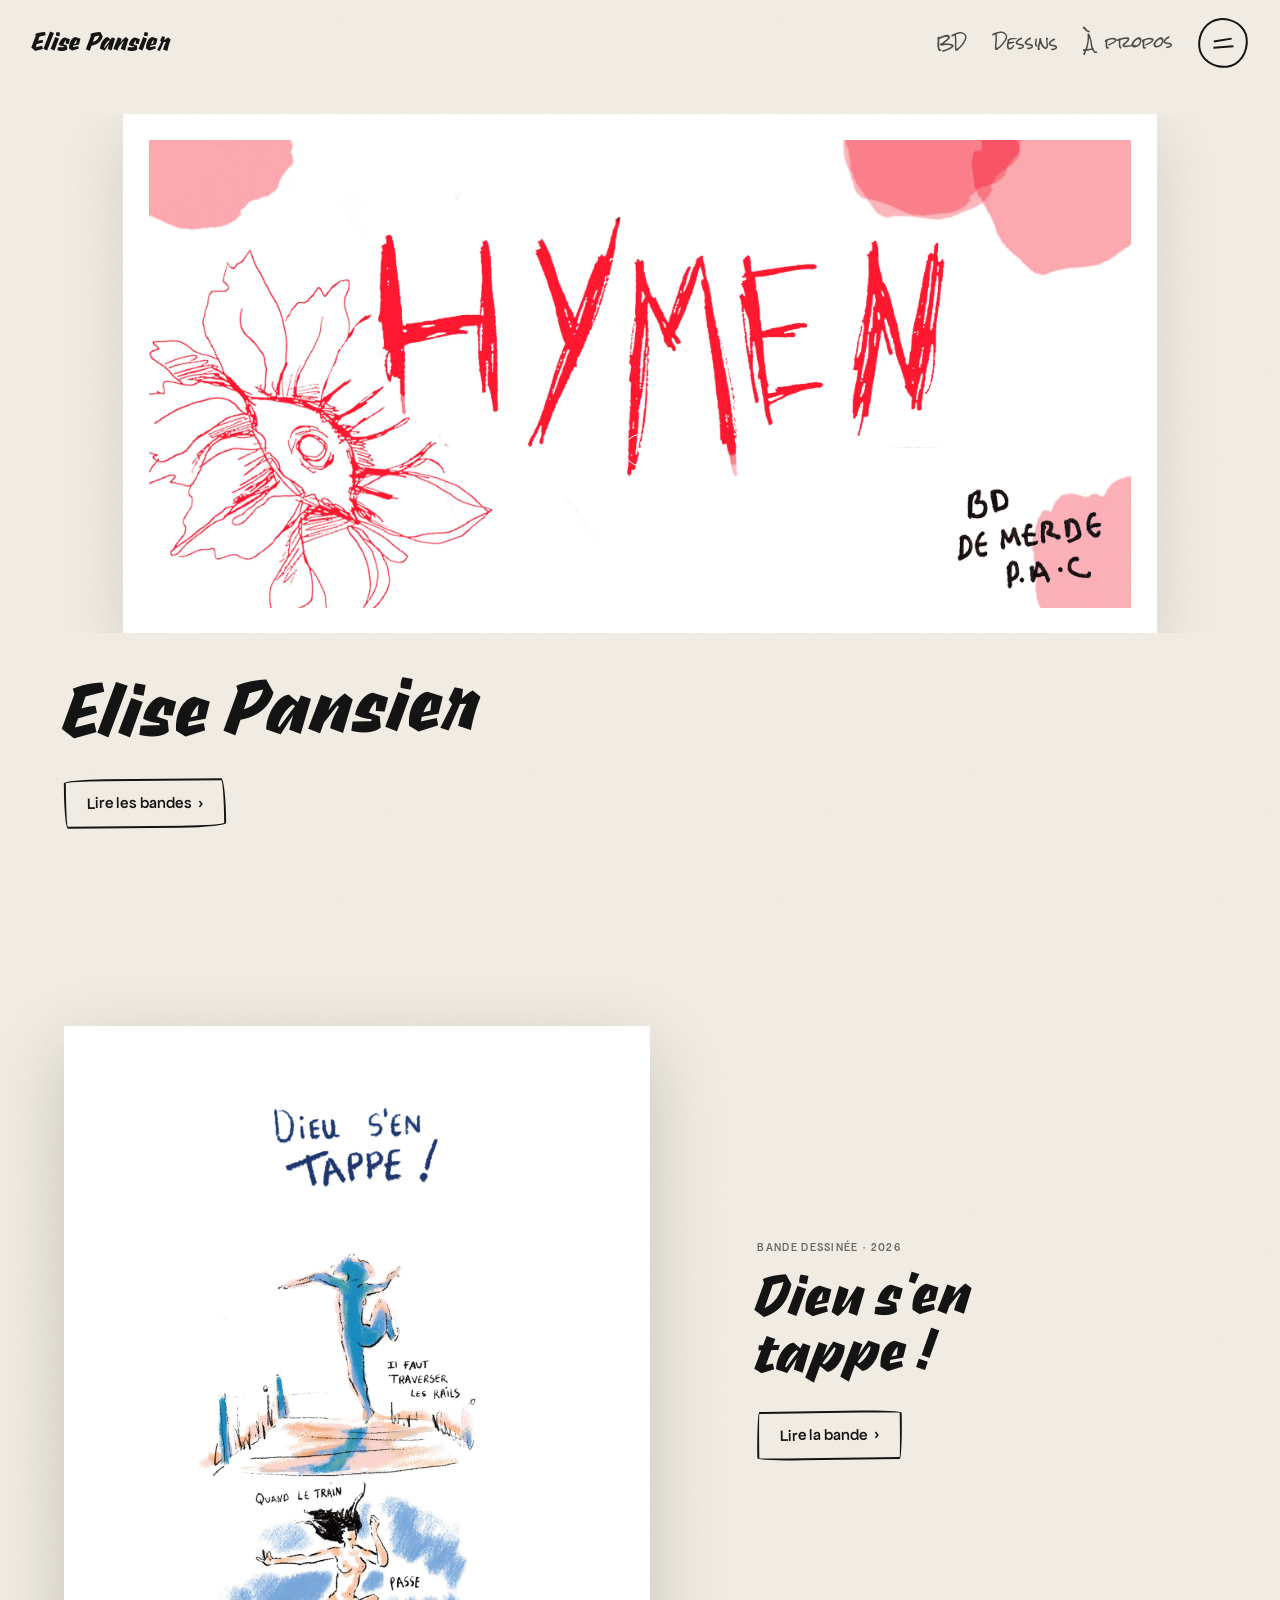
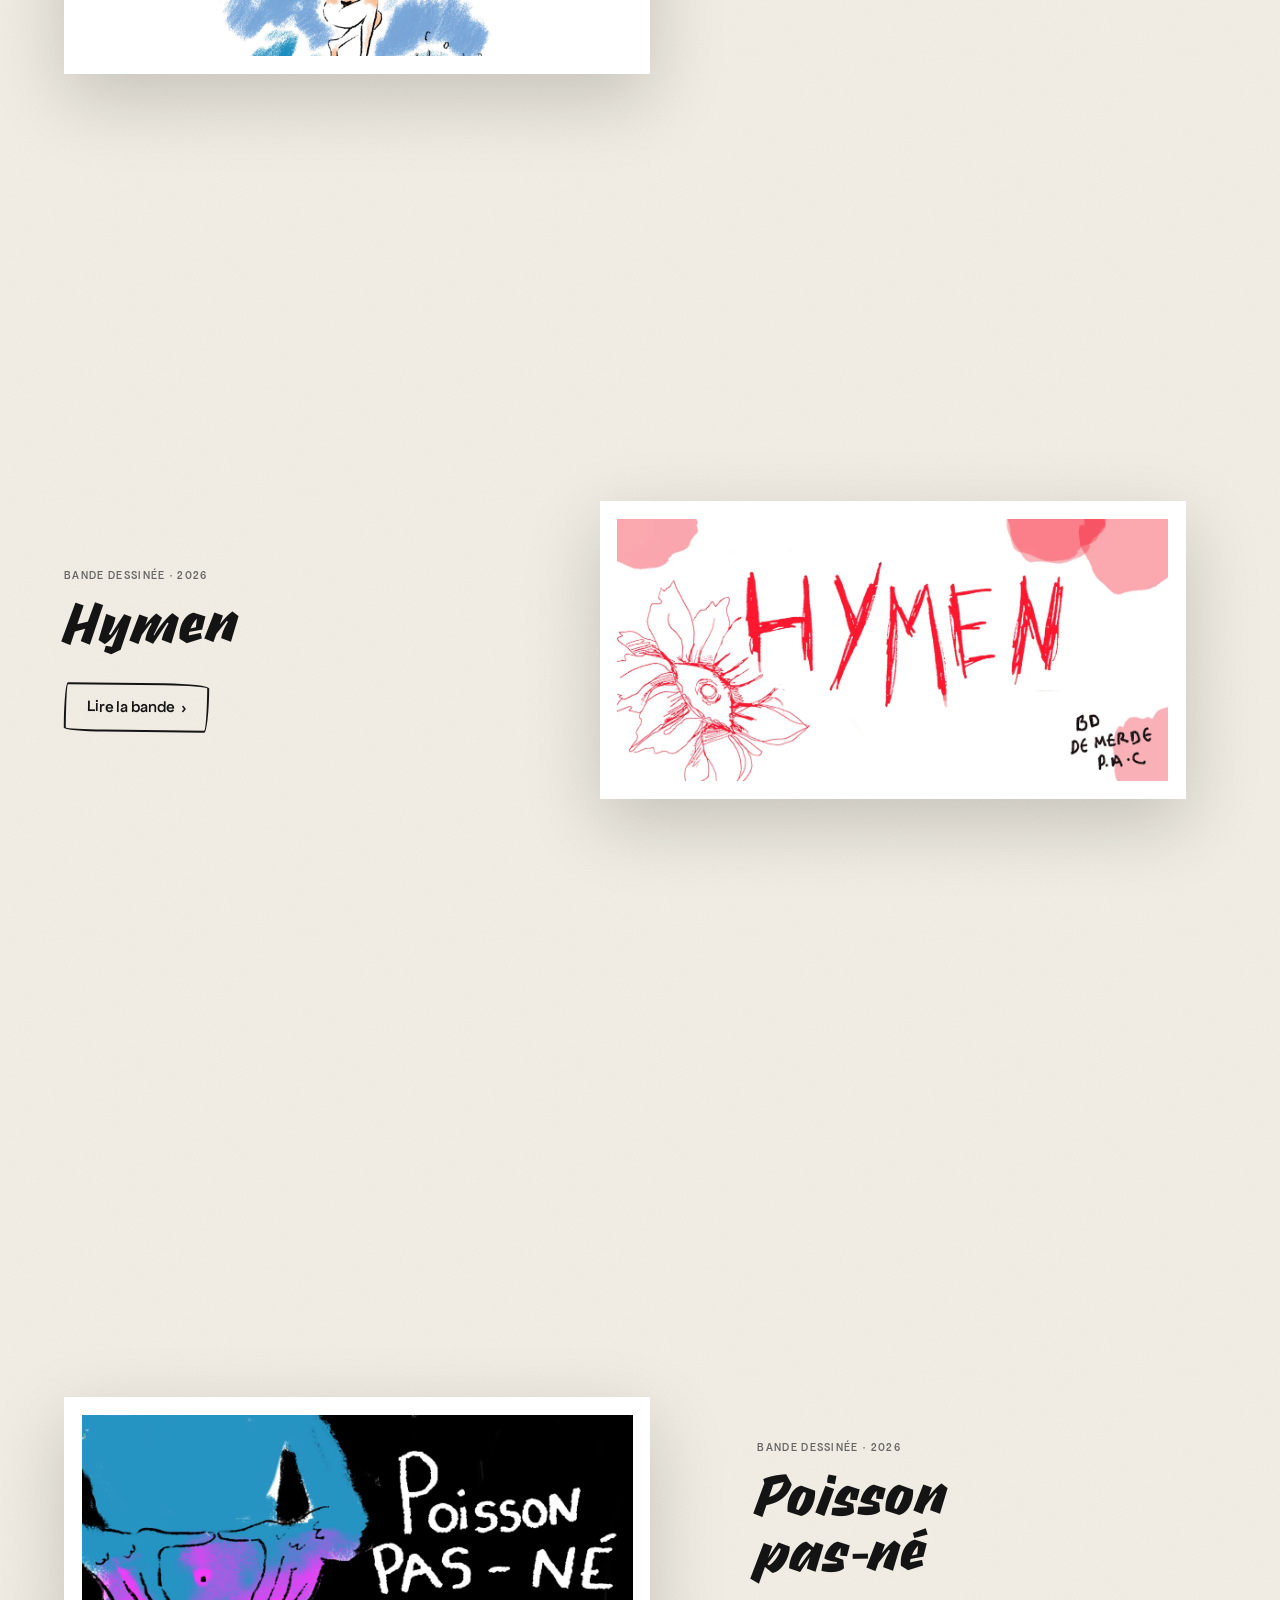
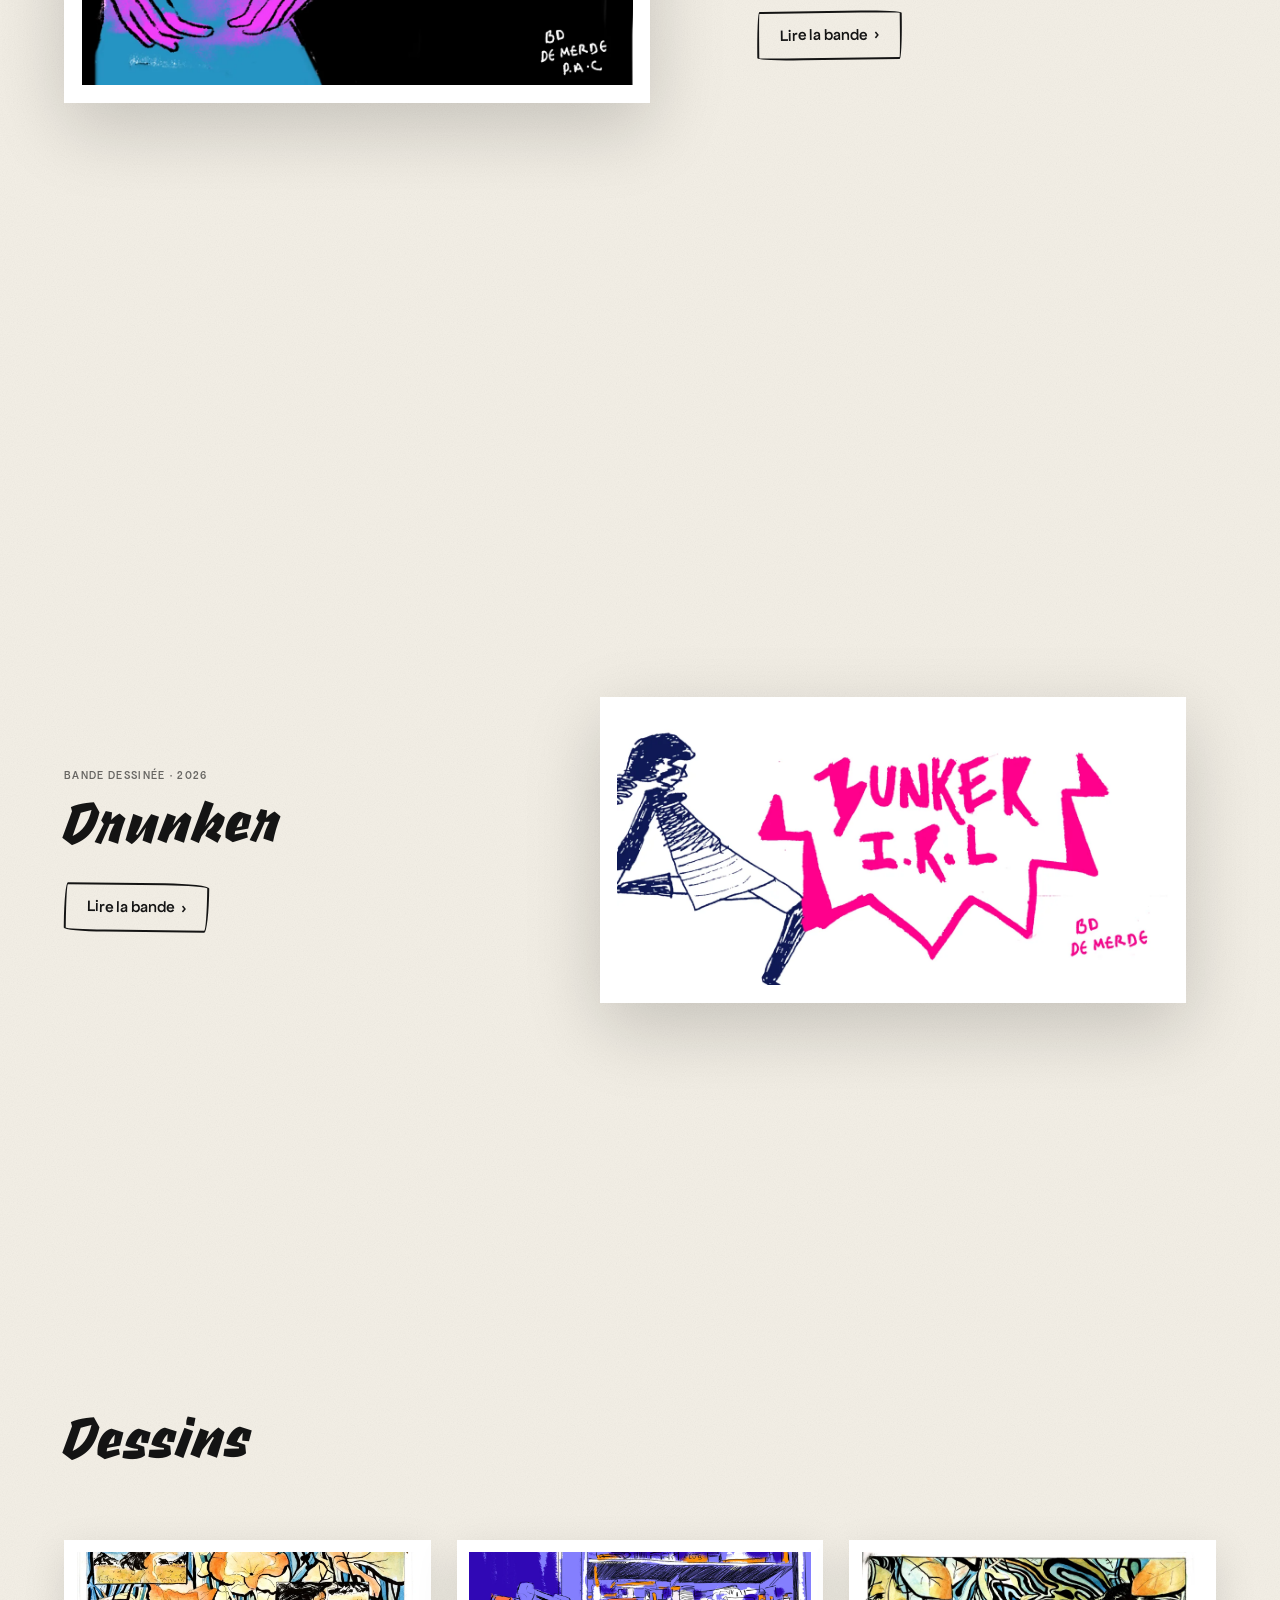
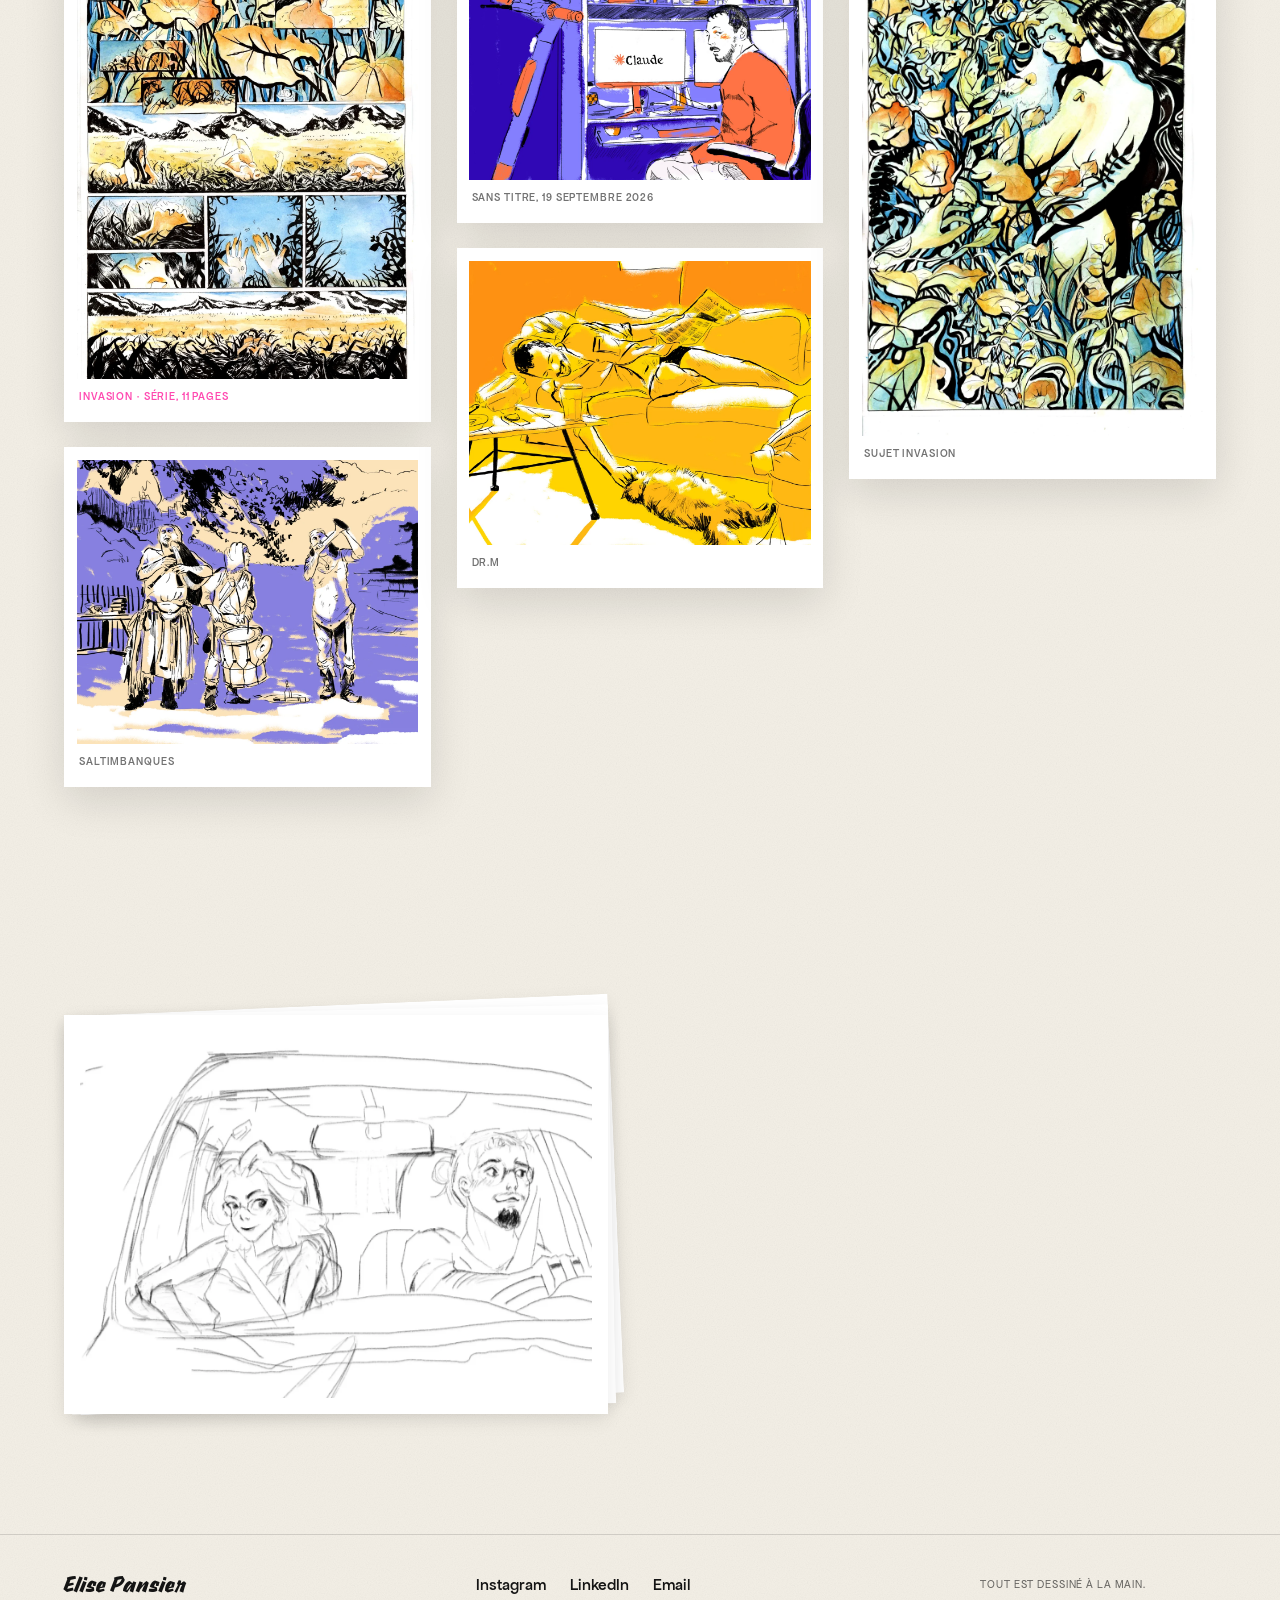
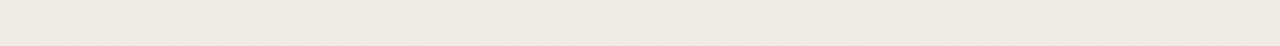
==== commit 8384fe8a: "Remove all my filler lines Co-Authored-By: Claude Fable 5.1 <noreply@anthropic.com>" ====
--- a/index.html
+++ b/index.html
@@ -27,7 +27,7 @@
   <a class="nav__name boil--hover" href="index.html">Elise Pansier</a>
   <div class="nav__right">
     <ul class="nav__links">
-      <li><a href="index.html#bd">BD</a></li>
+      <li><a href="bandes.html">BD</a></li>
       <li><a href="index.html#dessins">Dessins</a></li>
       <li><a href="index.html#apropos">À propos</a></li>
     </ul>
@@ -37,7 +37,7 @@
 <nav class="menu">
   <ul class="menu__links">
     <li><a href="index.html">Accueil</a></li>
-    <li><a href="index.html#bd">Bandes dessinées</a></li>
+    <li><a href="bandes.html">Bandes dessinées</a></li>
     <li><a href="index.html#dessins">Dessins</a></li>
     <li><a href="index.html#apropos">À propos</a></li>
   </ul>
@@ -60,8 +60,7 @@
     </div>
     <div class="hero__text">
       <h1 class="hero__title hand">Elise Pansier</h1>
-      <p class="sub">Bande dessinée, dessin, encre. Paris.</p>
-      <a class="link" href="#bd">Lire les bandes <i>›</i></a>
+      <a class="link" href="bandes.html">Lire les bandes <i>›</i></a>
     </div>
   </section>
 
@@ -111,7 +110,6 @@
   <section id="dessins" class="section container" data-module="theme" data-plate="#f3efe6" data-dark="0">
     <div class="head" data-module="reveal" data-reveal>
       <h2 class="hand">Dessins</h2>
-      <p class="sub">Carnets, affiches, essais.</p>
     </div>
     <div class="grid cascade" data-module="cascade">
     <a class="card card--serie" href="bd/invasion.html" data-cursor="voir">
--- a/site.css
+++ b/site.css
@@ -20,7 +20,9 @@
   --font-text:"Apfel Grotezk",-apple-system,"Helvetica Neue",system-ui,sans-serif;
   /* Apple-style scale: eyebrow 12-14 / body 17-19 / sub 21-28 / title 40-80 */
   --fs-eyebrow:clamp(11px,.75vw,12px);--fs-body:clamp(16px,1.05vw,19px);--fs-sub:clamp(19px,1.6vw,28px);
-  --fs-title:clamp(2.4rem,4.6vw,4.4rem);--fs-hero:clamp(2.8rem,6vw,5.6rem);
+  /* tunable (panel: ?reglages) */
+  --fs-title:clamp(2.4rem,4.6vw,4.4rem);--fs-hero:clamp(2.8rem,6vw,5.6rem);--fs-about:clamp(1.5rem,2.4vw,2.2rem);--fs-section:var(--fs-title);
+  --sp-eyebrow:14px;--sp-button:28px;--sp-sub:14px;
   --container:clamp(20px,5vw,80px);--section:clamp(72px,12vh,160px);--gap:clamp(20px,3vw,40px);
   --nav-inset:18px;--nav-inset-x:clamp(18px,2.5vw,32px);
   --ease-out-expo:cubic-bezier(.19,1,.22,1);--ease-out-quint:cubic-bezier(.23,1,.32,1);--ease-sheet:cubic-bezier(.7,0,.3,1);--ease-back:cubic-bezier(.34,1.56,.64,1);
@@ -48,8 +50,8 @@
 .container{padding-left:var(--container);padding-right:var(--container)}
 .section{padding-top:var(--section);padding-bottom:var(--section)}
 .head{display:grid;gap:.6em;max-width:60ch;margin-bottom:clamp(32px,5vw,64px)}
-.head h2{font-size:var(--fs-title);margin:.1em 0 .1em;rotate:-1deg;transform-origin:left bottom}
-.head .sub{margin-top:10px;font-size:var(--fs-body)}
+.head h2{font-size:var(--fs-section);margin:.1em 0 .1em;rotate:-1deg;transform-origin:left bottom}
+.head .sub{margin-top:var(--sp-sub);font-size:var(--fs-body)}
 
 /* paper grain: a tiled noise layer in the body background (blend once, no fixed overlay repainting on scroll) */
 body{background-image:url("data:image/svg+xml;utf8,<svg xmlns='http://www.w3.org/2000/svg' width='220' height='220'><filter id='n'><feTurbulence type='fractalNoise' baseFrequency='.9' numOctaves='3' stitchTiles='stitch'/><feColorMatrix type='saturate' values='0'/><feComponentTransfer><feFuncA type='table' tableValues='0 .10'/></feComponentTransfer></filter><rect width='100%25' height='100%25' filter='url(%23n)'/></svg>");background-size:220px 220px;background-blend-mode:multiply}
@@ -126,7 +128,7 @@
 .cover img{height:100%;width:auto;max-width:100%;object-fit:contain;box-sizing:border-box;background:#fff;padding:clamp(12px,2vw,28px);box-shadow:0 20px 60px rgba(0,0,0,.12);transition:transform var(--d-slow) var(--ease-out-quint)}
 .cover:hover img{transform:translateY(-1%) scale(1.01)}
 .hero__text{display:grid;gap:0;justify-items:start}
-.hero__text .sub{margin-top:14px}.hero__text .link{margin-top:22px}
+.hero__text .sub{margin-top:var(--sp-sub)}.hero__text .link{margin-top:var(--sp-button)}
 .hero__title{font-size:var(--fs-hero);line-height:.95;rotate:-1.2deg;transform-origin:left bottom}
 
 /* ---------- full-screen BD blocks, background switches per block (immersive projectBlock + Zagnoli plates) ---------- */
@@ -140,8 +142,8 @@
 .block__plate:hover img{transform:scale(1.01)}
 .block__text{display:grid;gap:0;justify-items:start;max-width:40ch;min-width:0}
 @media(min-width:900px){.block:nth-child(odd) .block__text{padding-left:30px}.block:nth-child(even) .block__plate{justify-self:end;margin-right:30px}}
-.block__title{font-size:var(--fs-title);margin:14px 0 0;rotate:-1deg;transform-origin:left bottom}
-.block__text .link{margin-top:28px}
+.block__title{font-size:var(--fs-title);margin:var(--sp-eyebrow) 0 0;rotate:-1deg;transform-origin:left bottom}
+.block__text .link{margin-top:var(--sp-button)}
 
 /* ---------- drawings (illustrators: cards, cascade, multiply; bd_comics zoom) ---------- */
 .grid{columns:2;column-gap:clamp(10px,2vw,28px)}
@@ -164,7 +166,7 @@
 .deck img.is-leaving{transform:translate(-30%,14%) rotate(-12deg);opacity:0;z-index:20}
 .deck img.is-back{transition:none;opacity:0}
 .about .head{grid-area:head}
-.about .head h2{font-size:clamp(1.5rem,2.4vw,2.2rem);rotate:-1.5deg;transform-origin:left bottom}.about .contact{grid-area:contact}
+.about .head h2{font-size:var(--fs-about);rotate:-1.5deg;transform-origin:left bottom}.about .contact{grid-area:contact}
 .about .head{margin-bottom:0}
 .contact{list-style:none;margin:0;padding:0;display:grid;border-top:2px solid var(--fg)}
 .contact li{display:grid;grid-template-columns:7em 1fr;gap:1em;align-items:baseline;padding:1em 0;border-bottom:2px solid var(--fg);font-size:var(--fs-sub);font-weight:500;line-height:1.2}
@@ -282,3 +284,23 @@
 
 .card--serie{cursor:pointer}
 .card--serie figcaption{color:var(--pink)}
+
+/* ---------- bandes.html: all the bandes on one page ---------- */
+.bandes{padding-top:calc(var(--nav-inset) + 96px);padding-bottom:var(--section)}
+.bandes .head h1{font-size:var(--fs-section);rotate:-1deg;transform-origin:left bottom}
+.bgrid{display:grid;grid-template-columns:1fr;gap:clamp(24px,4vw,56px)}
+@media(min-width:700px){.bgrid{grid-template-columns:1fr 1fr}}
+.bcard{display:grid;gap:18px;padding:clamp(14px,2vw,26px);border:2px solid var(--fg);border-radius:var(--hand-radius);transition:background var(--d-fast),color var(--d-fast)}
+.bcard:nth-child(2){border-radius:var(--hand-radius-2);rotate:.4deg}.bcard:nth-child(3){border-radius:var(--hand-radius-3);rotate:-.5deg}.bcard:nth-child(4){border-radius:var(--hand-radius-4);rotate:.3deg}.bcard:nth-child(1){rotate:-.3deg}
+.bcard__paper{display:grid;place-items:center;background:#fff;padding:clamp(10px,1.4vw,18px);box-shadow:0 10px 30px rgba(0,0,0,.1)}
+.bcard__paper img{width:100%;height:auto;max-height:46svh;object-fit:contain;object-position:top}
+.bcard__text{display:grid;gap:6px}
+.bcard__text b{font-size:clamp(1.5rem,2.6vw,2.3rem);line-height:1}
+.bcard:hover{background:var(--fg);color:var(--bg)}
+.bcard:hover .eyebrow{color:inherit;opacity:.7}
+
+/* ---------- tuning panel (?reglages) ---------- */
+.reglages{position:fixed;left:16px;bottom:16px;z-index:2500;width:280px;padding:14px;background:var(--ink);color:var(--paper);font:12px/1.4 var(--font-text);border-radius:8px;display:grid;gap:8px;box-shadow:0 10px 30px rgba(0,0,0,.3)}
+.reglages label{display:grid;grid-template-columns:1fr auto;gap:4px 8px;align-items:center}
+.reglages input{grid-column:1/-1;width:100%}
+.reglages small{opacity:.6}
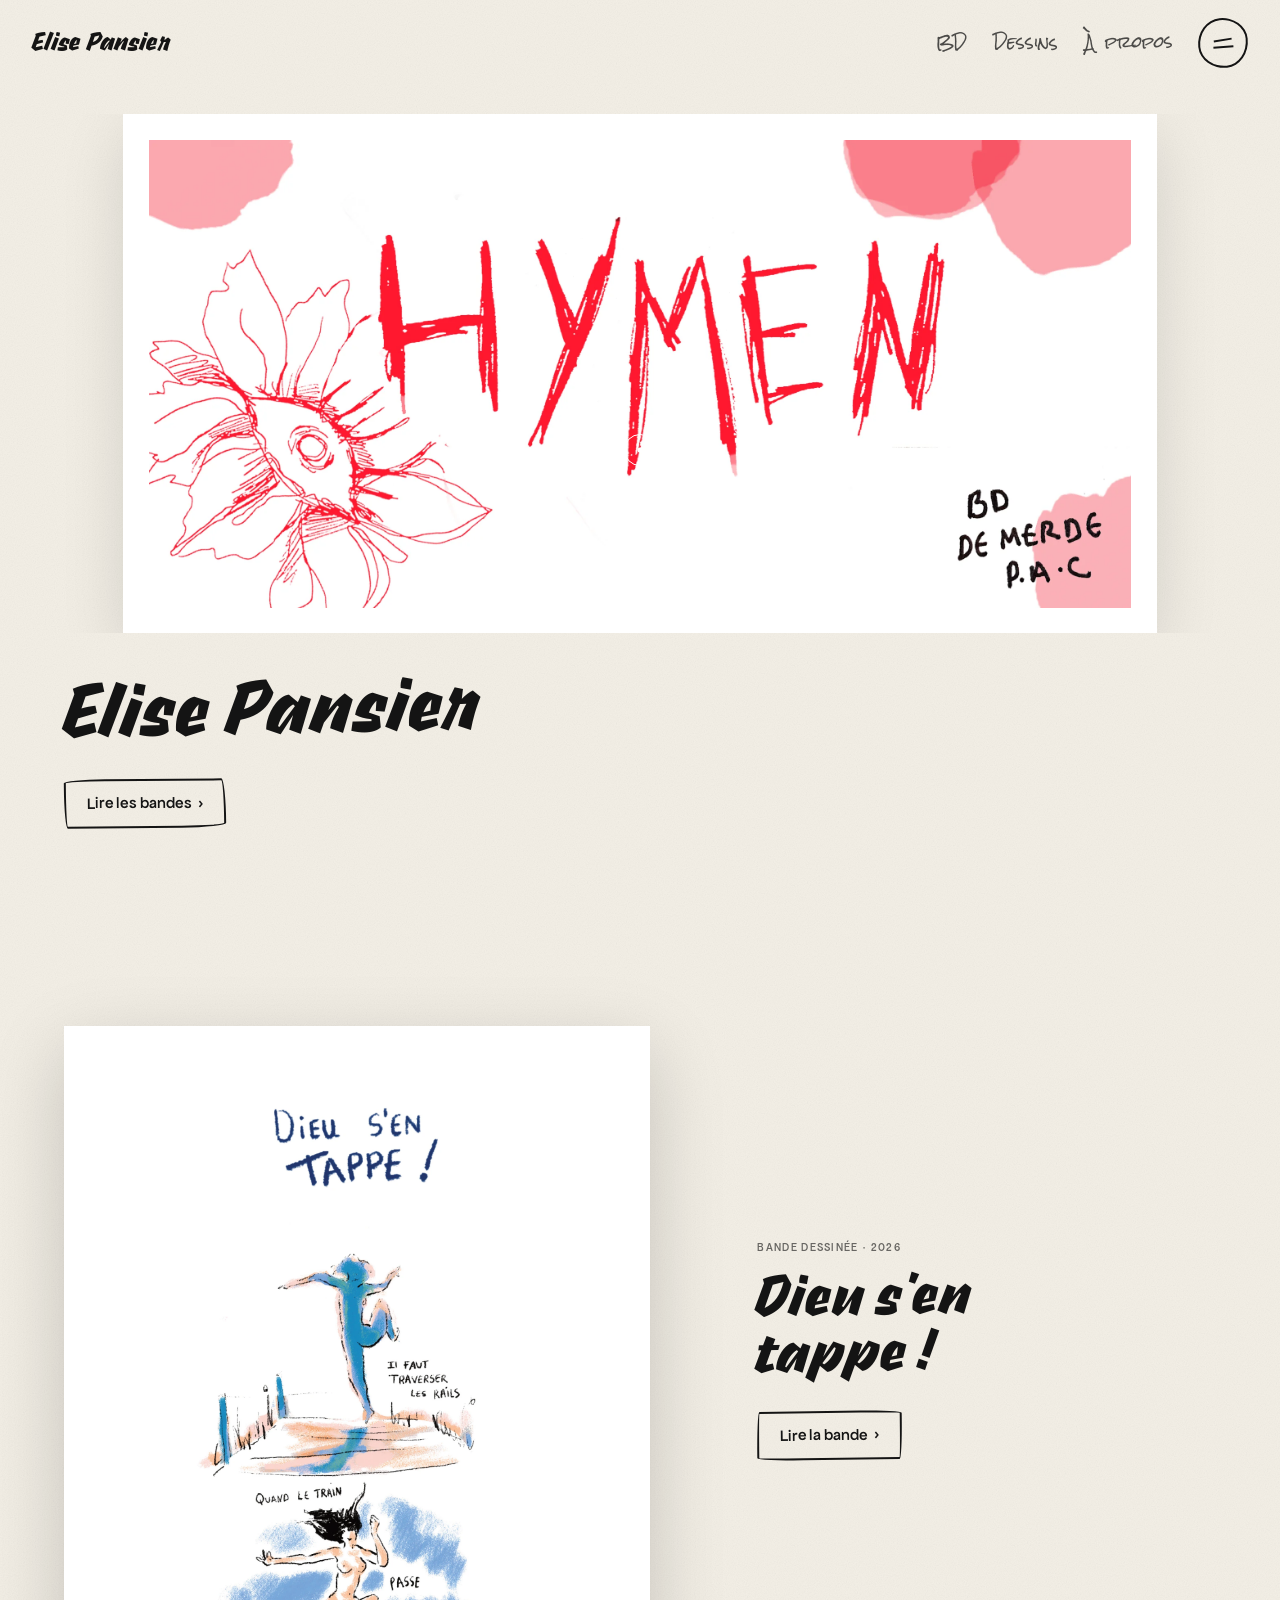
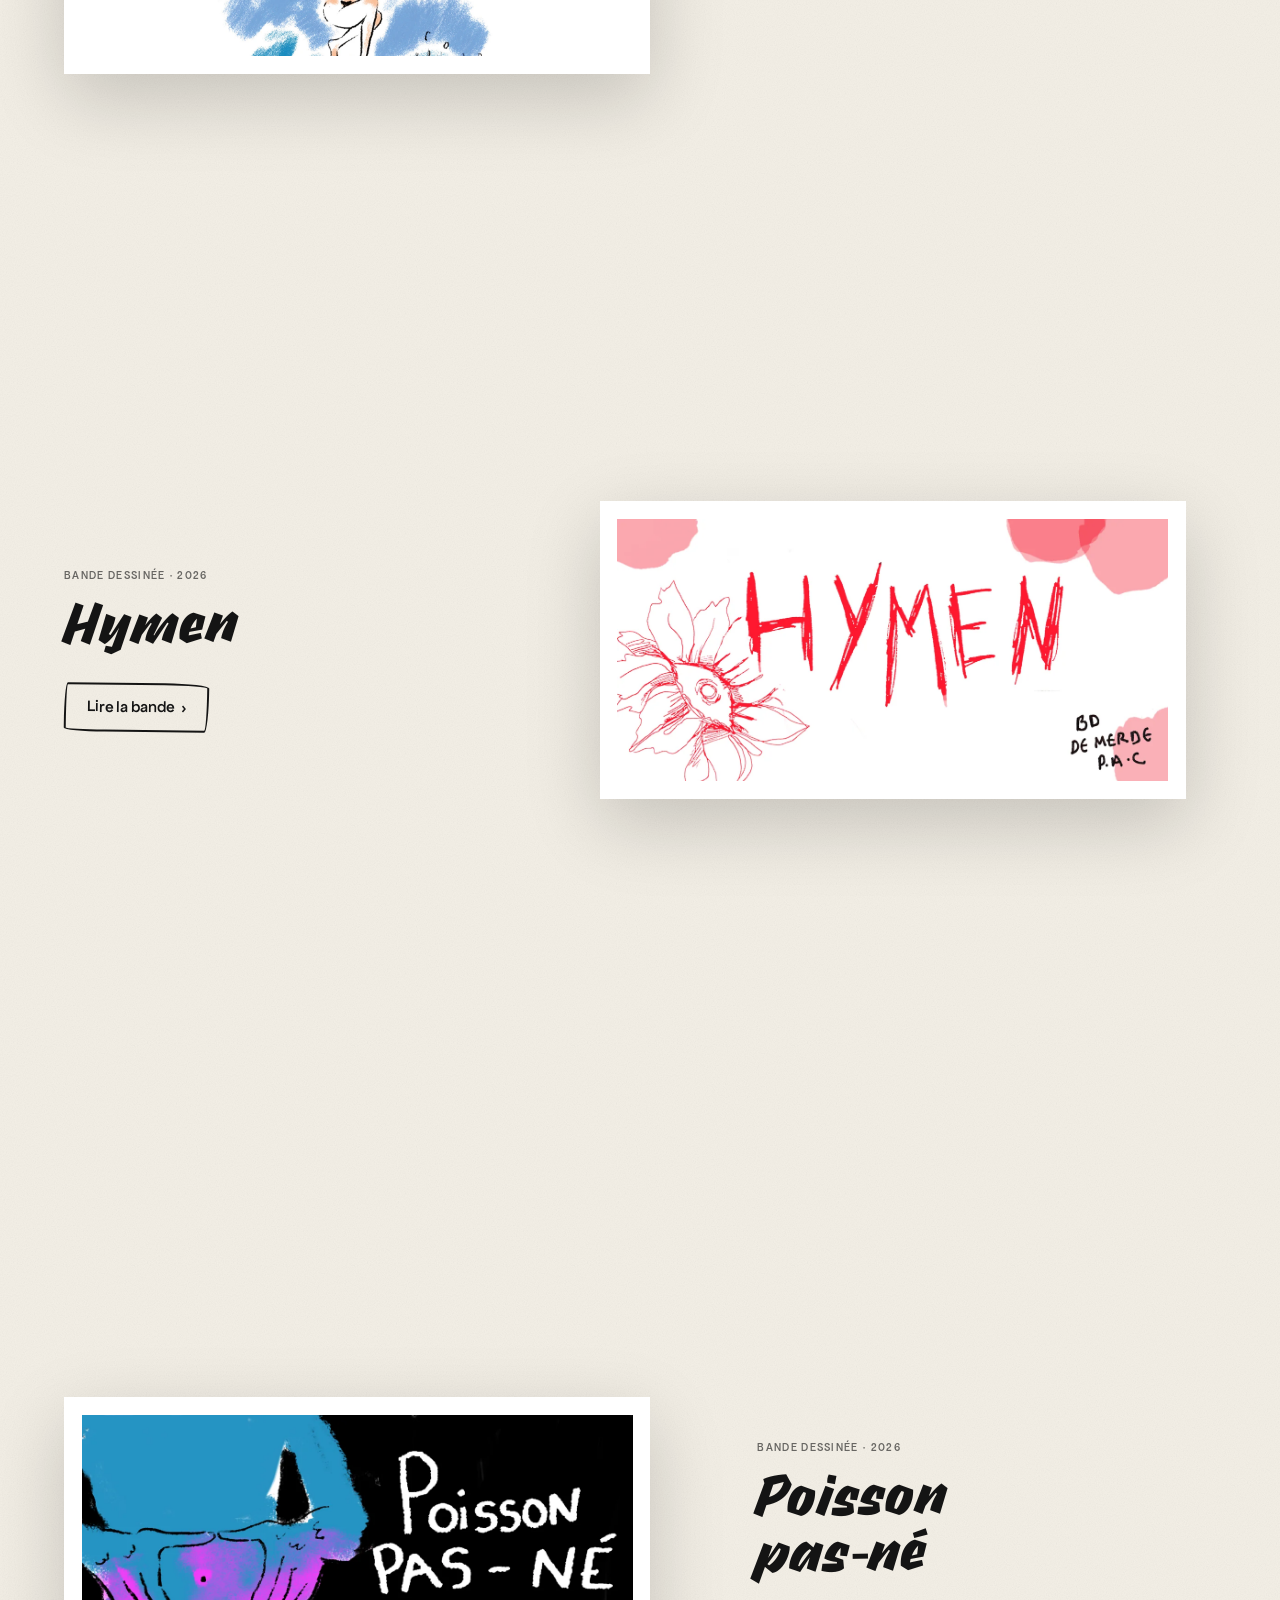
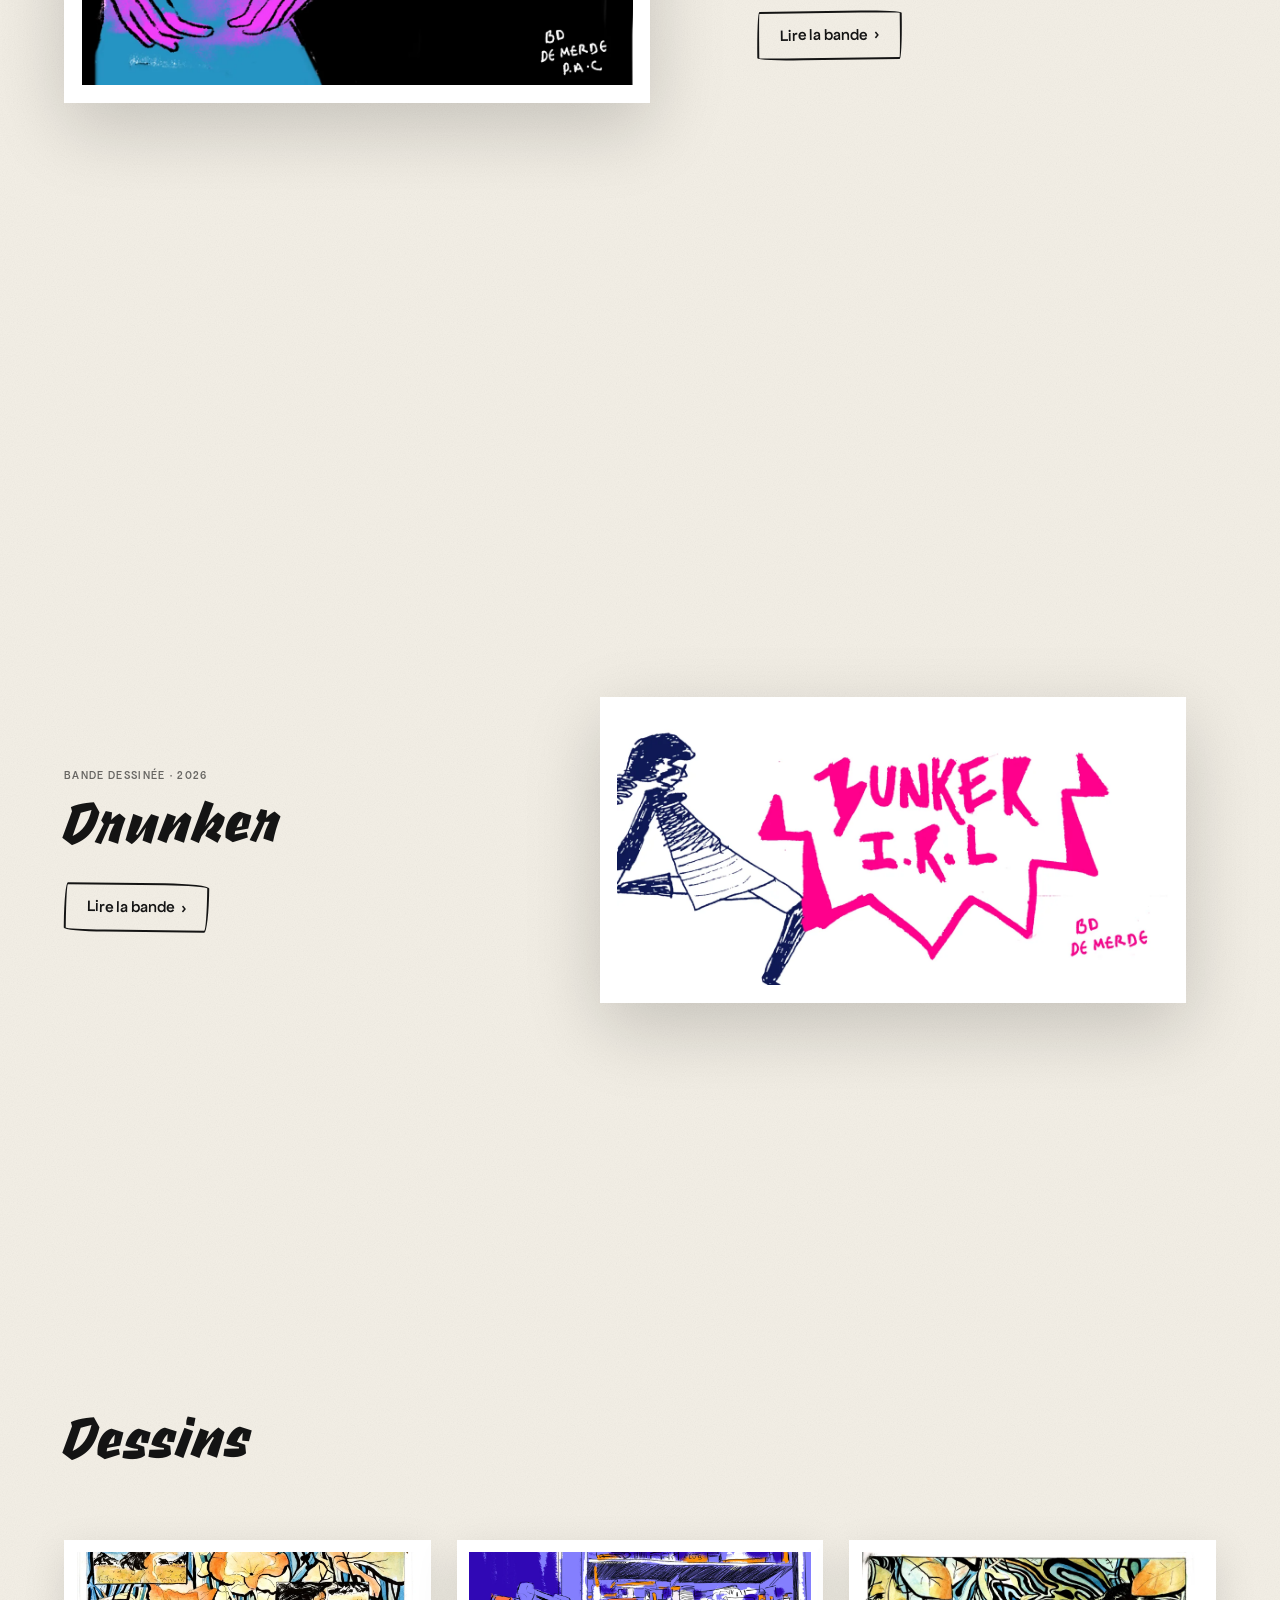
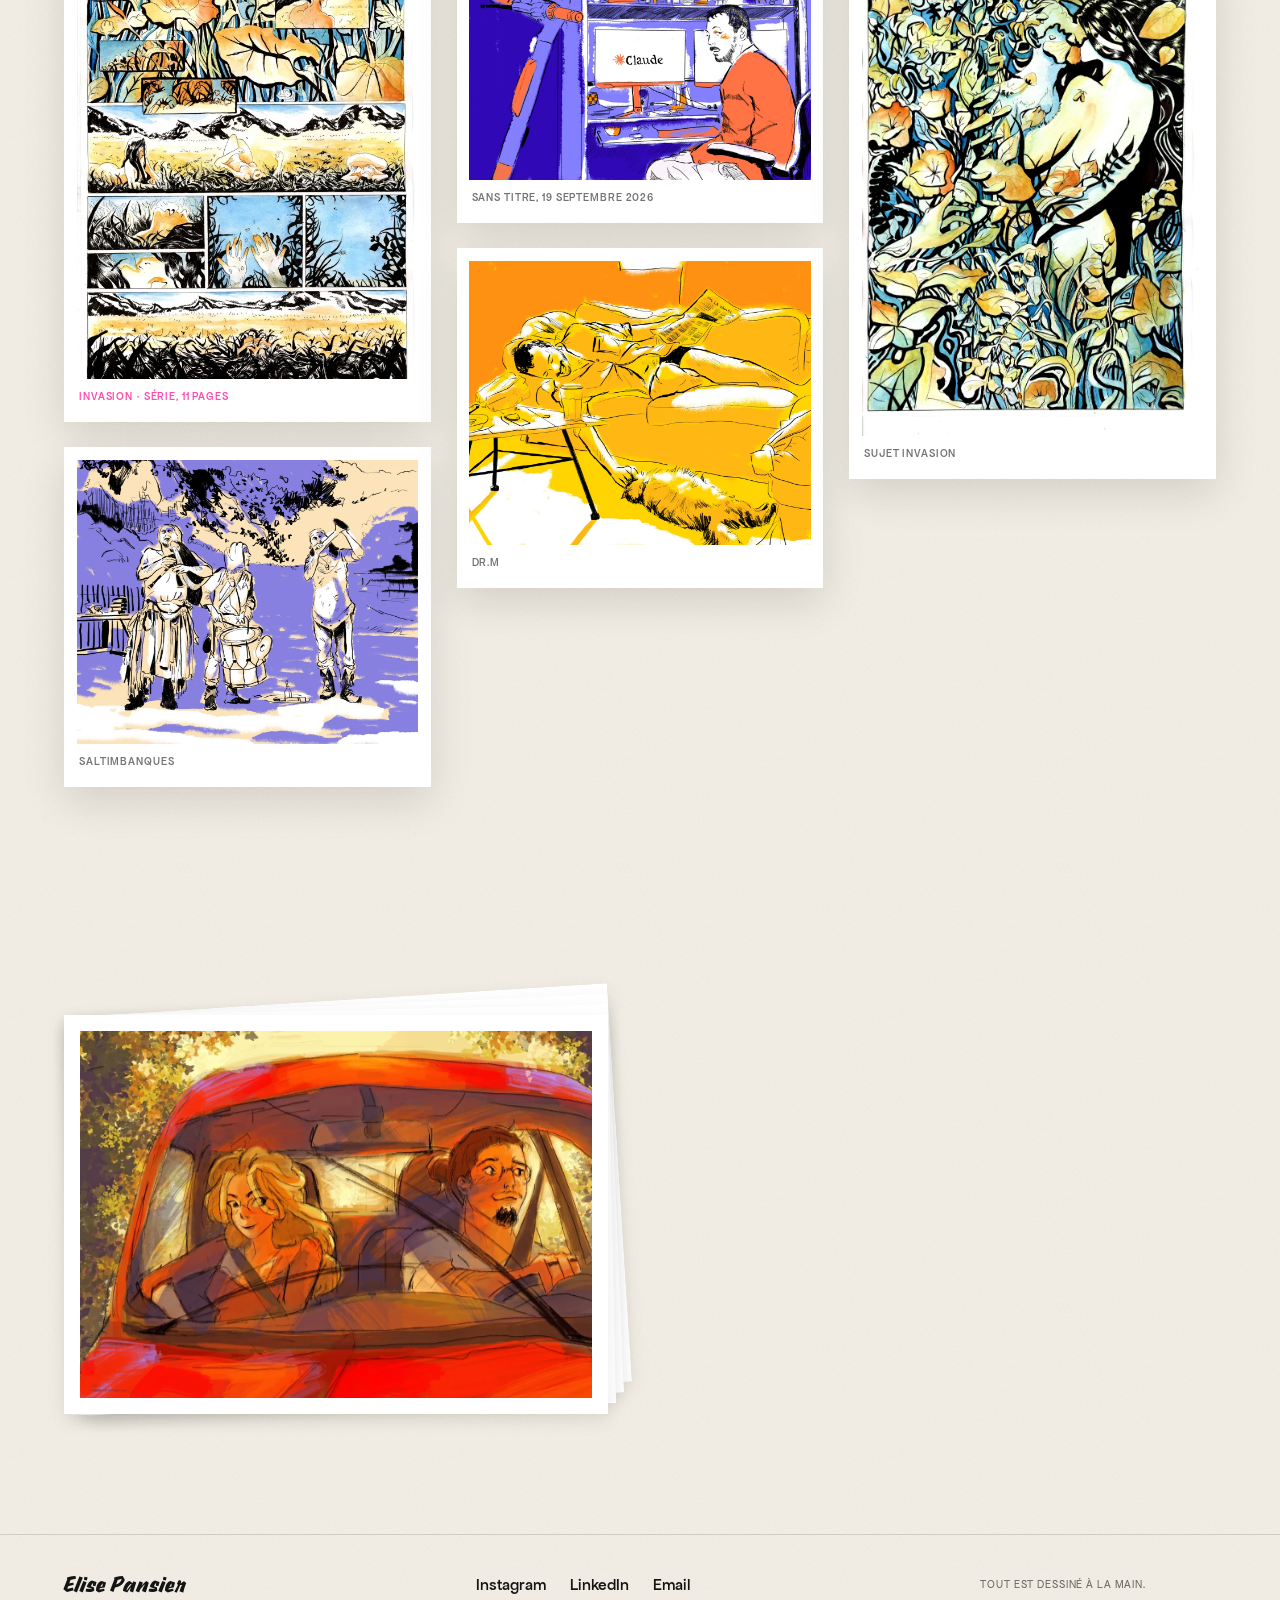
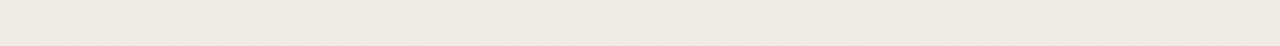
==== commit 220db088: "Smooth scroll (Lenis), compositor progress bar, async tile decode, softer page transition Co-Authore" ====
--- a/index.html
+++ b/index.html
@@ -159,6 +159,7 @@
   <div class="foot__links"><a href="https://www.instagram.com/pain_.au_chocolat/" target="_blank" rel="noopener">Instagram</a><a href="https://www.linkedin.com/in/elise-pansier-31a0bb278/" target="_blank" rel="noopener">LinkedIn</a><a href="mailto:elise.pansier@gmail.com">Email</a></div>
   <span class="foot__note">Tout est dessiné à la main.</span>
 </footer>
+<script src="js/vendor/lenis.min.js"></script>
 <script src="js/kit-type.js"></script>
 <script src="js/kit-bd.js"></script>
 <script src="js/kit-web.js"></script>
--- a/site.css
+++ b/site.css
@@ -25,14 +25,14 @@
   --sp-eyebrow:14px;--sp-button:28px;--sp-sub:14px;
   --container:clamp(20px,5vw,80px);--section:clamp(72px,12vh,160px);--gap:clamp(20px,3vw,40px);
   --nav-inset:18px;--nav-inset-x:clamp(18px,2.5vw,32px);
-  --ease-out-expo:cubic-bezier(.19,1,.22,1);--ease-out-quint:cubic-bezier(.23,1,.32,1);--ease-sheet:cubic-bezier(.7,0,.3,1);--ease-back:cubic-bezier(.34,1.56,.64,1);
+  --ease-out-expo:cubic-bezier(.19,1,.22,1);--ease-out-quint:cubic-bezier(.23,1,.32,1);--ease-sheet:cubic-bezier(.76,0,.24,1);--ease-back:cubic-bezier(.34,1.56,.64,1);
   --d-fast:.3s;--d-primary:.5s;--d-smooth:.7s;--d-slow:.9s;--d-reveal:1.1s;--d-menu:1s;
   --grain-opacity:.12;--wobble-period:.4s;--reader-max:760px;
 }
 html.is-dark{--fg:var(--paper);--muted:rgba(243,239,230,.66);--border:rgba(243,239,230,.2)}
 
 *,*::before,*::after{box-sizing:border-box}
-html{-webkit-text-size-adjust:100%;-webkit-font-smoothing:antialiased;scroll-behavior:smooth}
+html{-webkit-text-size-adjust:100%;-webkit-font-smoothing:antialiased}
 body{margin:0;background:var(--bg);color:var(--fg);font:400 var(--fs-body)/1.5 var(--font-text);letter-spacing:-.005em;transition:background-color var(--d-smooth) ease,color var(--d-smooth) ease;position:relative;isolation:isolate}
 img{display:block;max-width:100%;height:auto}
 a{color:inherit;text-decoration:none}
@@ -109,7 +109,7 @@
 .menu__foot{display:flex;flex-wrap:wrap;gap:1.5em;font-size:var(--fs-eyebrow);text-transform:uppercase;letter-spacing:.08em;opacity:.55}
 
 /* ---------- preloader + page transition sheet (web_design) ---------- */
-.sheet{position:fixed;inset:0;z-index:1000;background:var(--ink);color:var(--paper);pointer-events:none;transform:translateY(0);will-change:transform;transition:transform .8s var(--ease-sheet)}
+.sheet{position:fixed;inset:0;z-index:1000;background:var(--ink);color:var(--paper);pointer-events:none;transform:translateY(0);will-change:transform;transition:transform .9s var(--ease-sheet)}
 .sheet::before,.sheet::after{content:"";position:absolute;left:50%;width:150%;height:10vh;background:var(--ink);border-radius:50%;transform:translate(-50%,-50%)}
 .sheet::before{top:0}.sheet::after{top:100%}
 .sheet.is-up{transform:translateY(-110%)}.sheet.is-down{transform:translateY(110%)}.sheet.no-anim{transition:none}
@@ -117,6 +117,8 @@
 .sheet__words.is-on{opacity:1}
 .sheet__words::before{content:"";width:.25em;height:.25em;border-radius:50%;background:var(--pink)}
 
+[data-page]{animation:page-in .9s ease both}
+@keyframes page-in{from{opacity:0;transform:translateY(12px)}}
 [data-reveal]{opacity:0;transform:translateY(6vh);transition:transform var(--d-reveal) var(--ease-out-expo),opacity var(--d-reveal) ease-out}
 [data-reveal].is-in{opacity:1;transform:none}
 
@@ -199,8 +201,8 @@
 .strip{position:relative;max-width:var(--reader-max);margin:0 auto;padding:0 var(--container)}
 .bd-planches{background:#fff;box-shadow:0 24px 70px rgba(0,0,0,.18)}
 .strip__progress{position:fixed;top:0;left:0;right:0;height:3px;z-index:950}
-.strip__progress>i{display:block;height:100%;width:0;background:var(--pink);transition:width .25s linear}
-.bd-planche{position:relative;margin:0;background:#fff;content-visibility:auto;contain-intrinsic-size:auto 1000px}
+.strip__progress>i{display:block;height:100%;width:100%;background:var(--pink);transform:scaleX(0);transform-origin:0 50%;will-change:transform}
+.bd-planche{position:relative;margin:0;background:#fff}
 .bd-planche + .bd-planche{margin-top:-1px}   /* kills the hairline seam between tiles */
 .bd-planche img{width:100%;height:auto;display:block;opacity:0;transition:opacity var(--d-fast)}
 .bd-planche img.is-loaded{opacity:1}
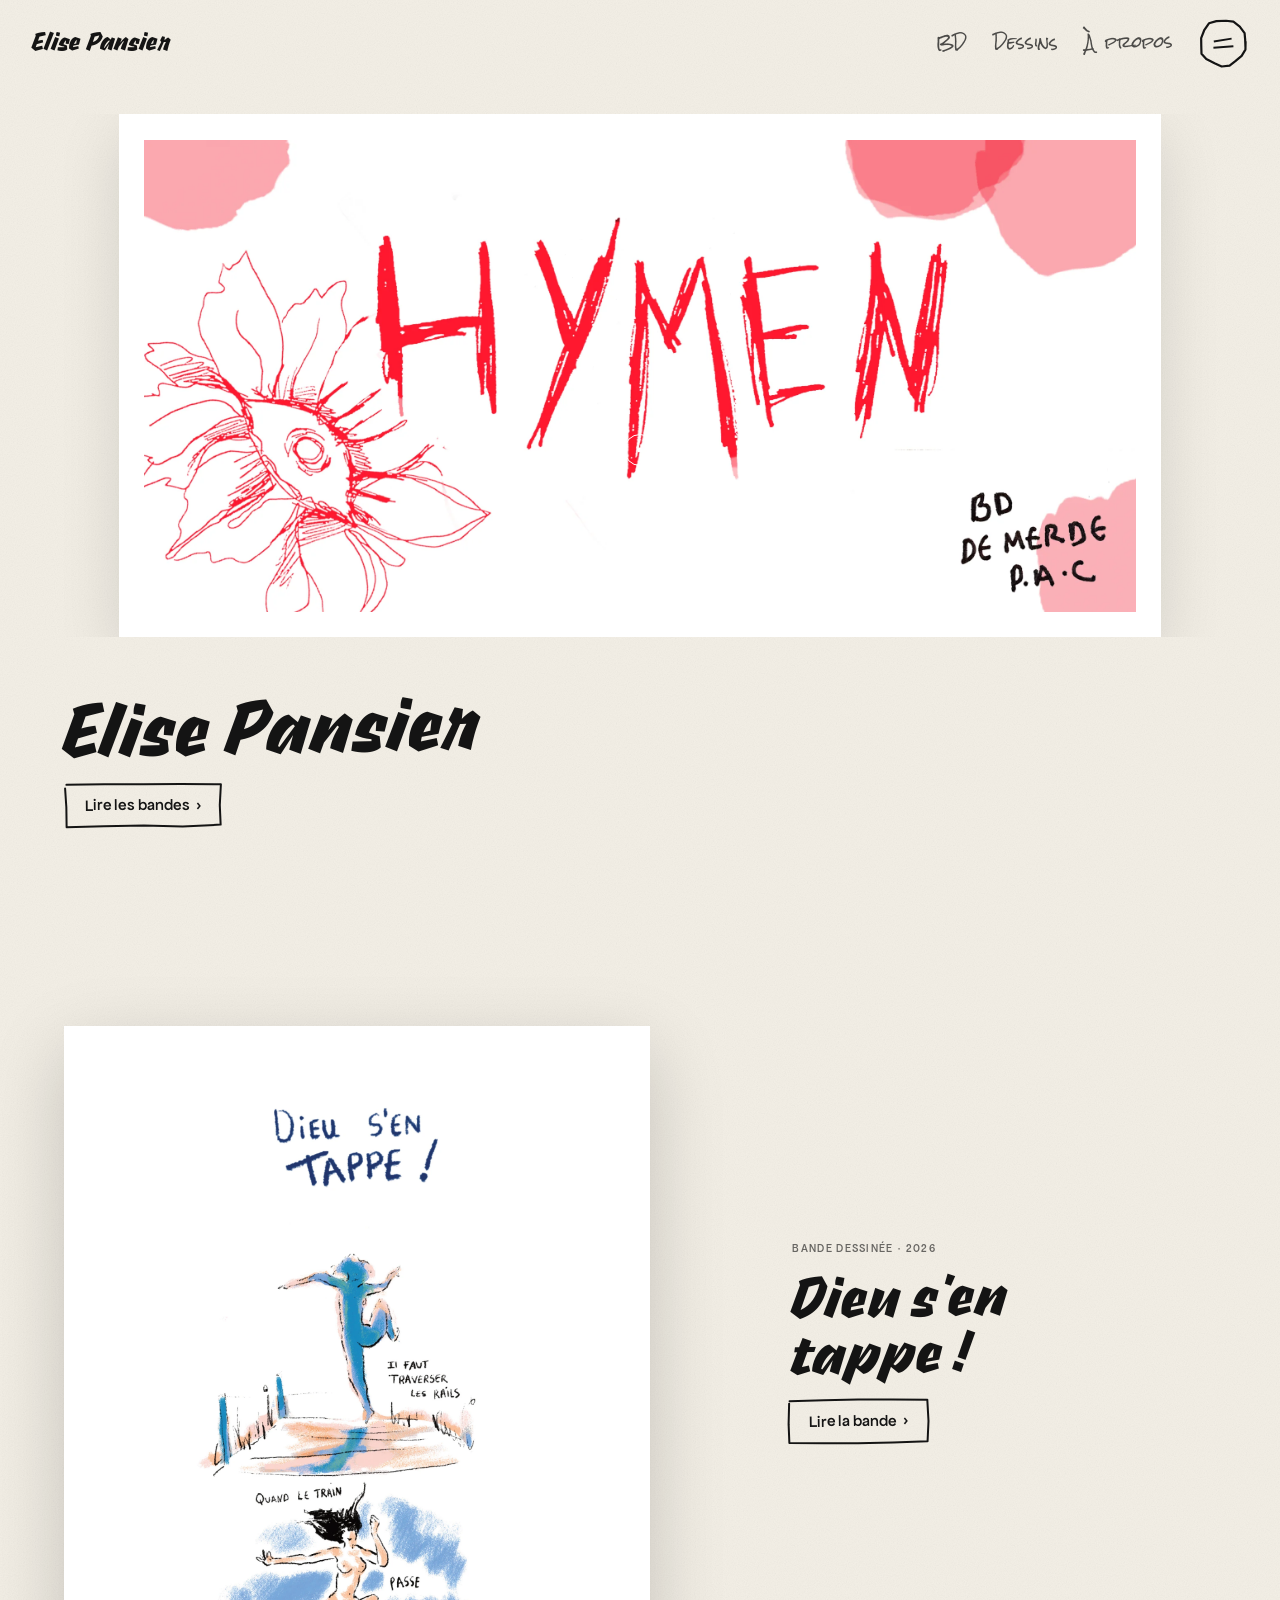
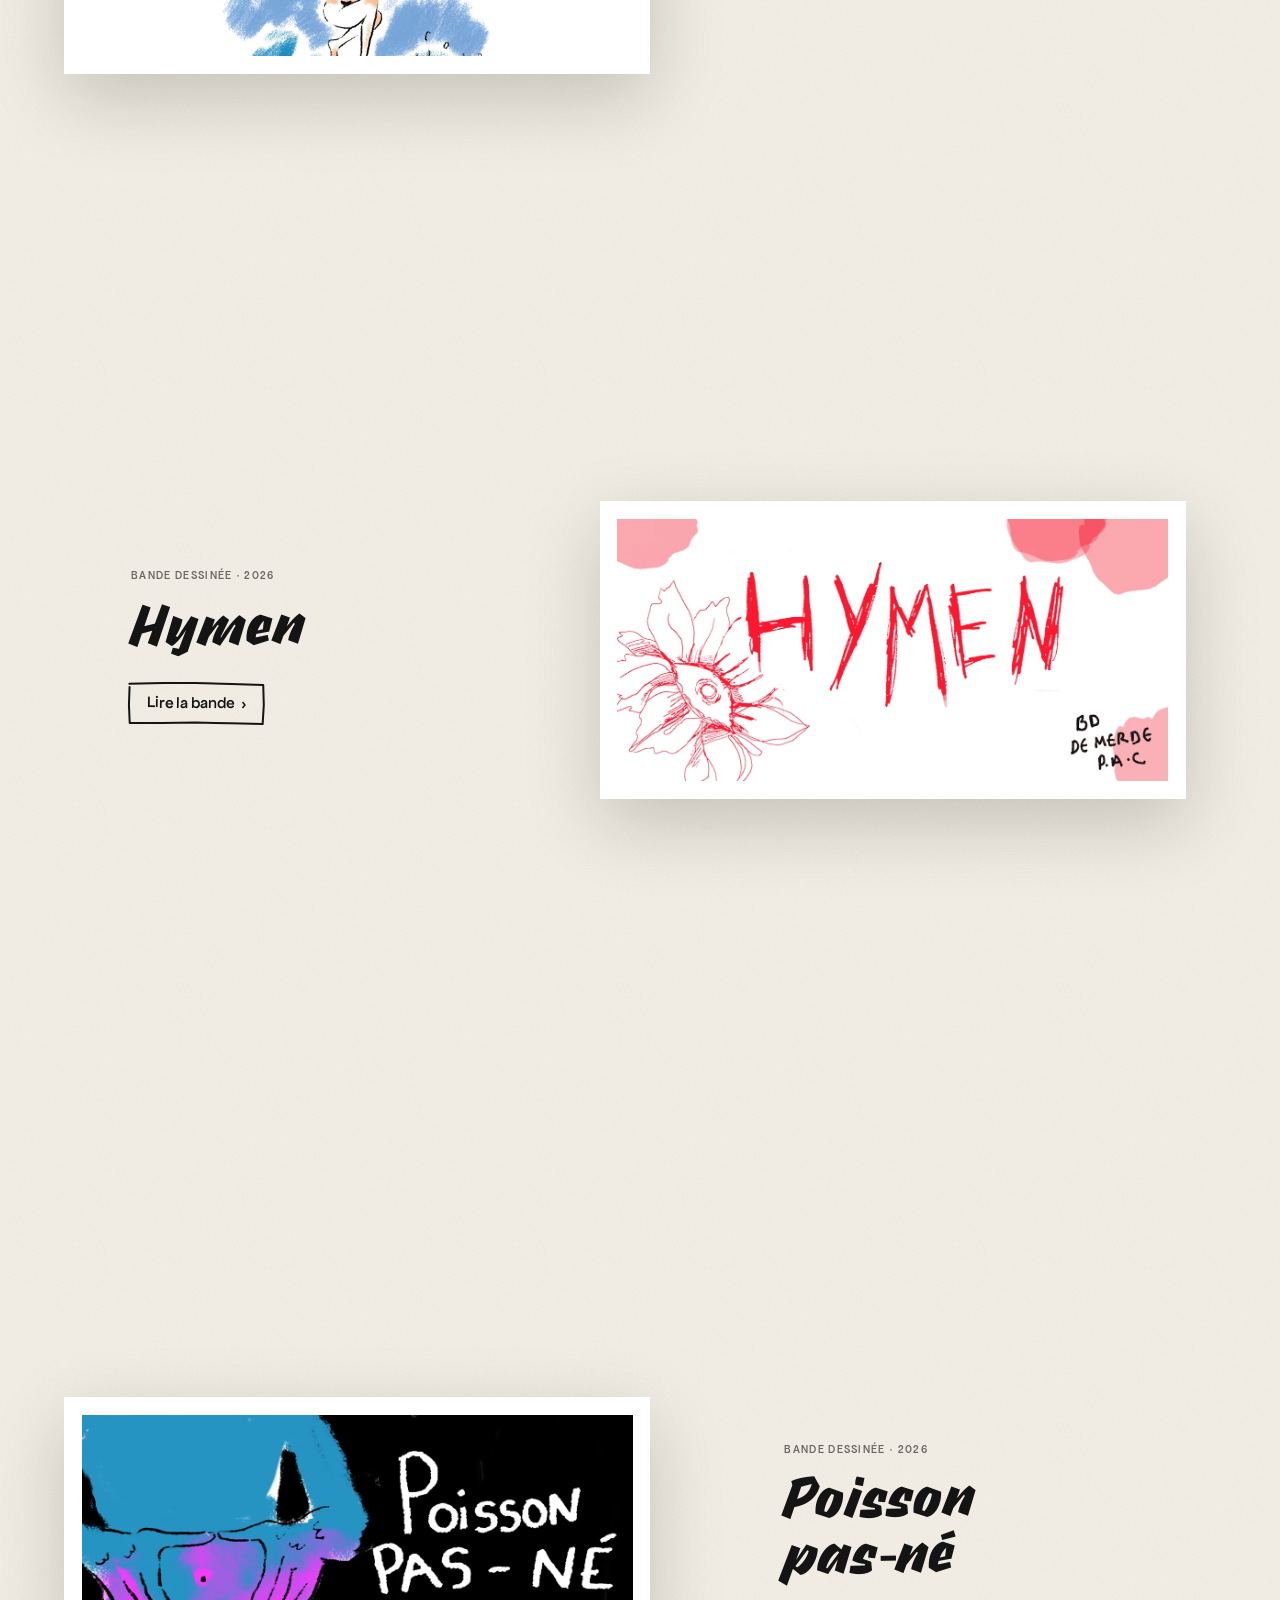
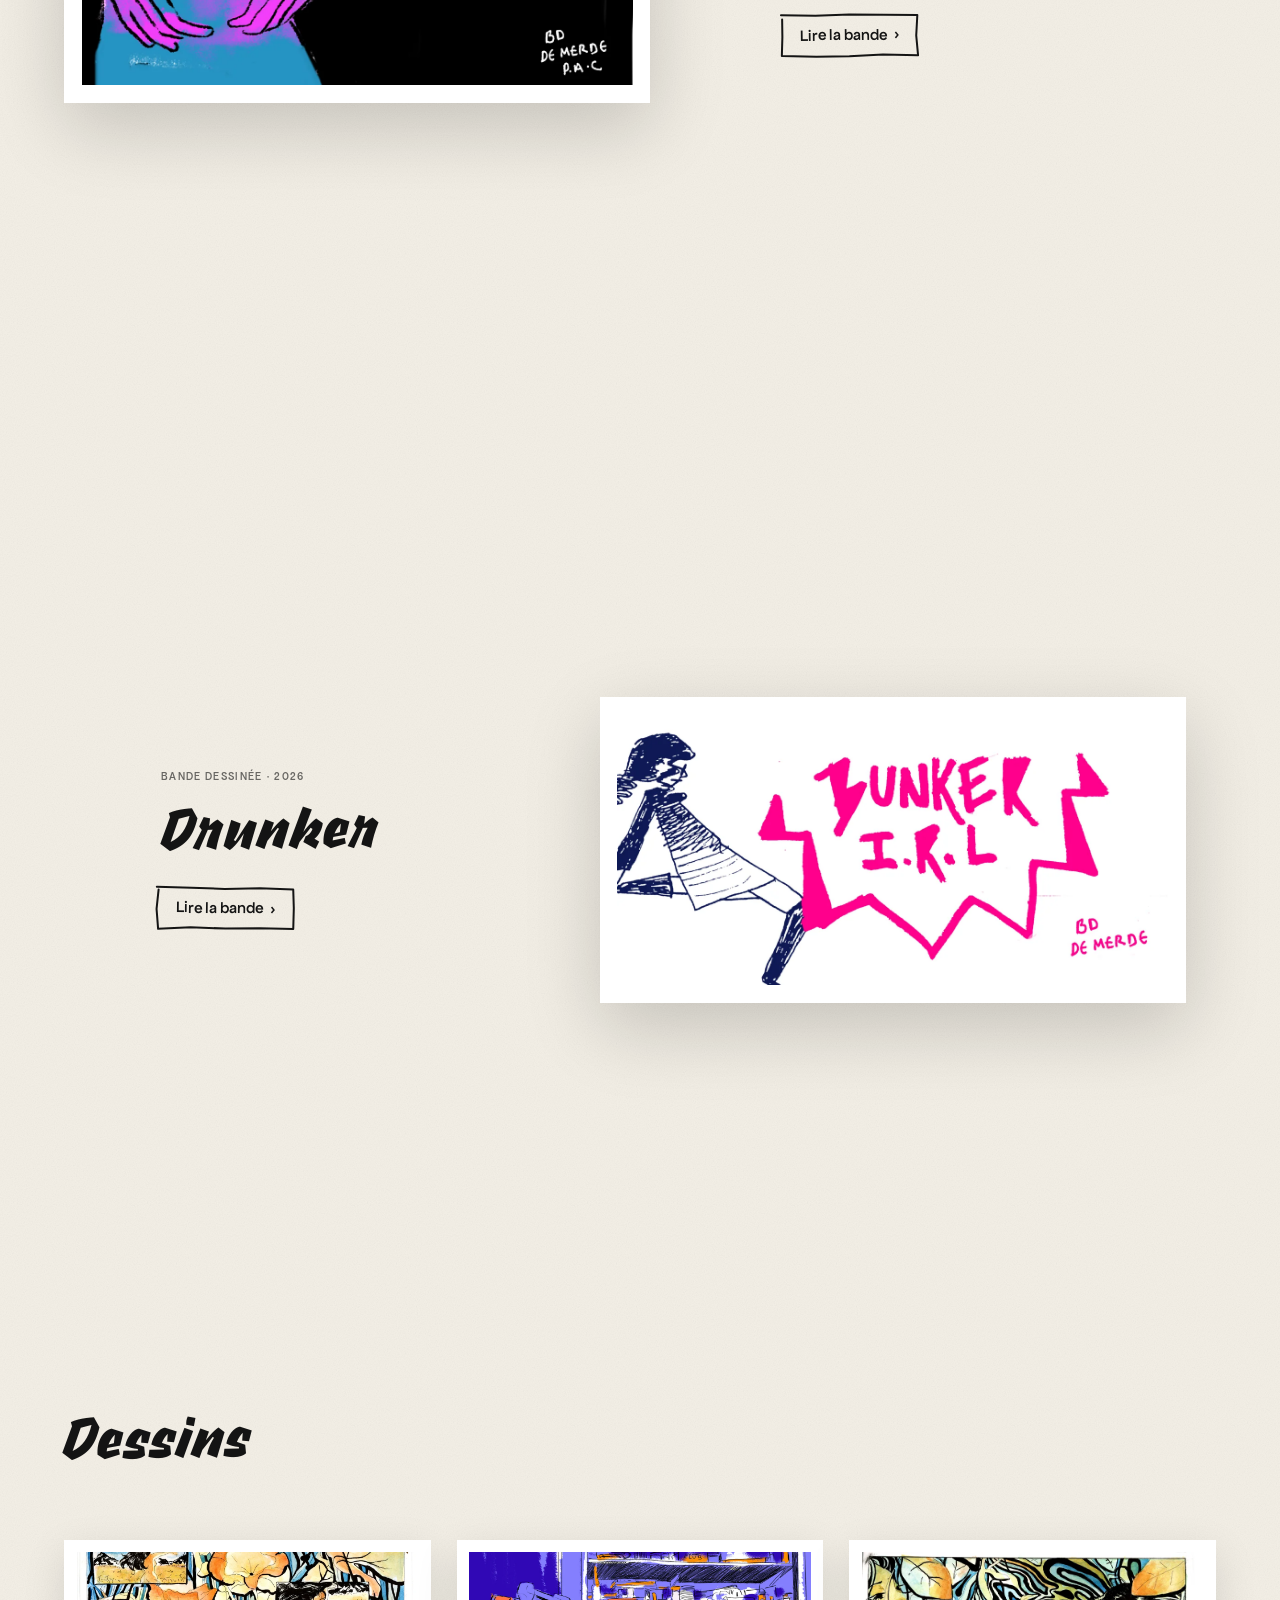
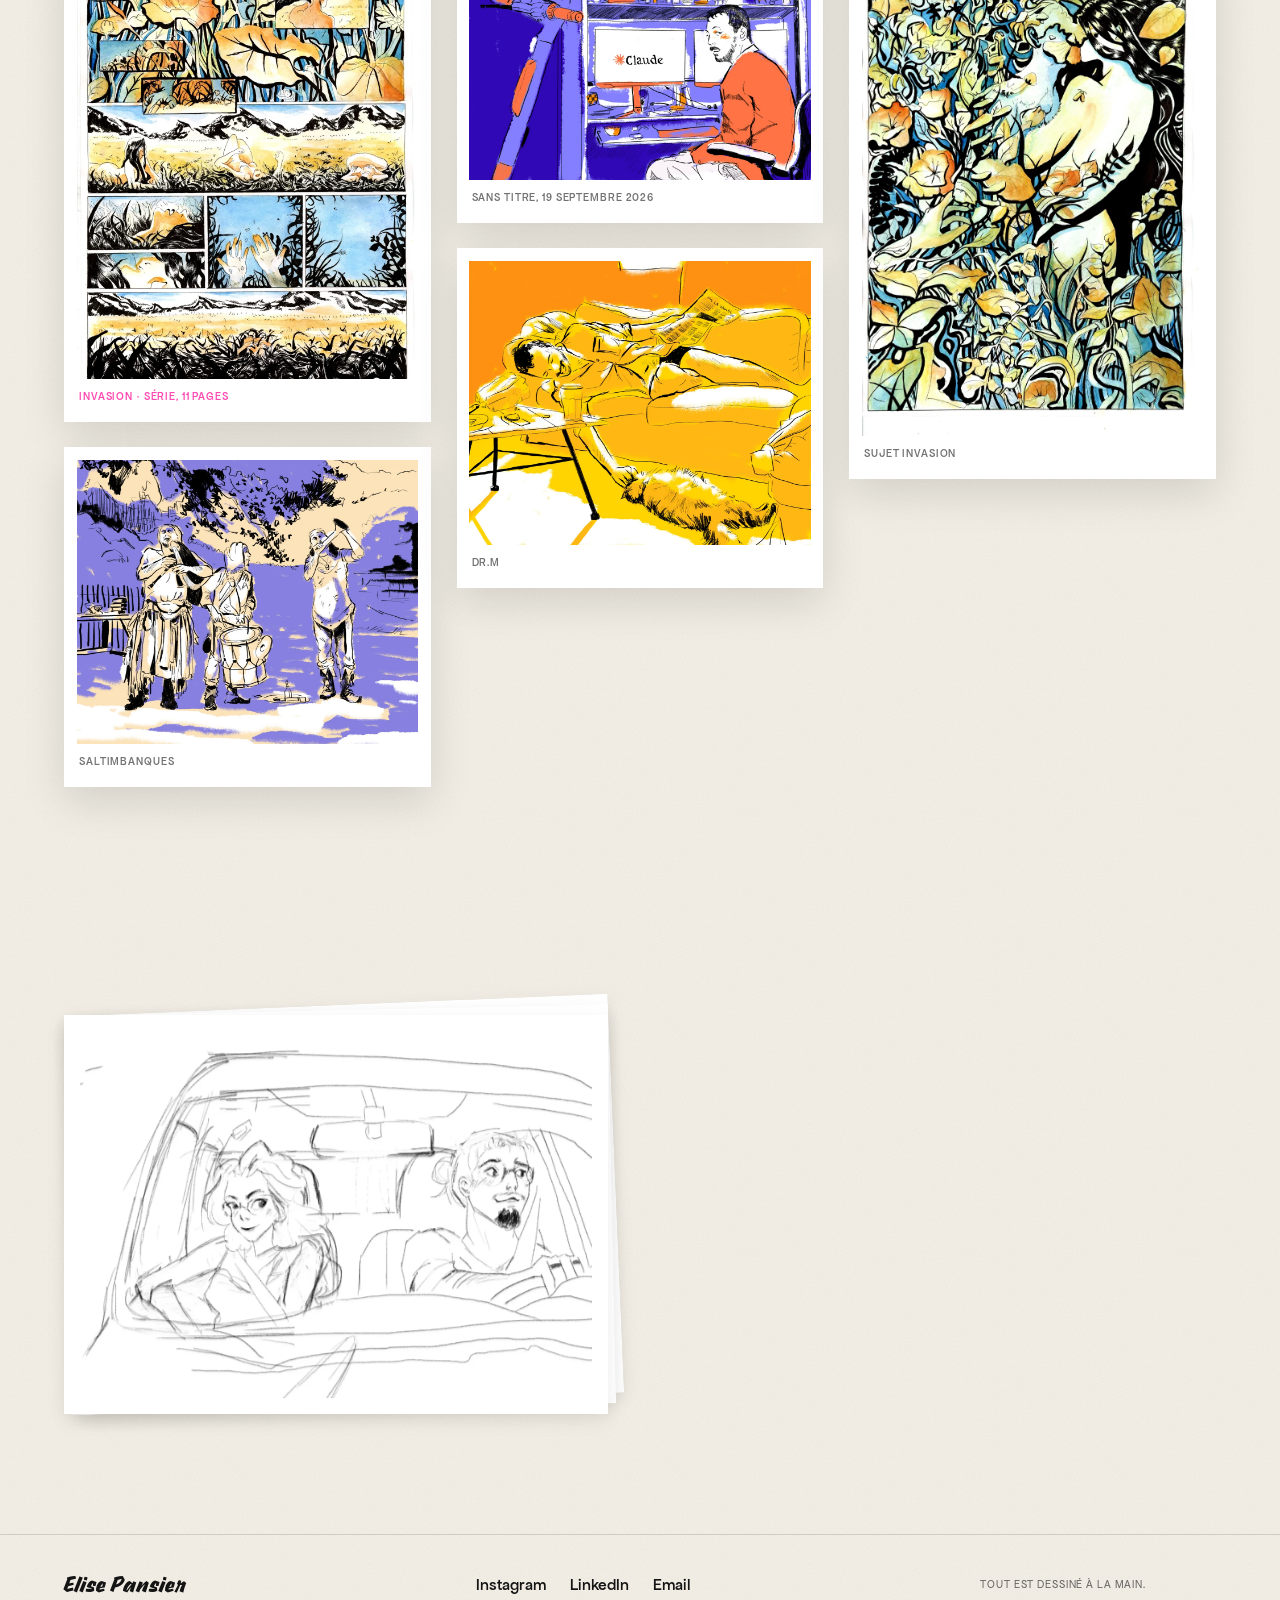
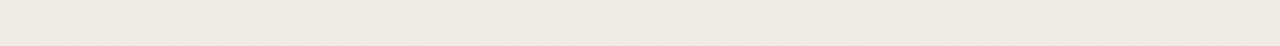
==== commit 92b7a02d: "About: title lifted, Ville removed, hand-drawn rules; back-to-top = circle + drawn arrow, no square " ====
--- a/index.html
+++ b/index.html
@@ -48,7 +48,7 @@
   </div>
   <div class="menu__foot"><span>Elise Pansier</span><span>Bande dessinée, dessin, encre.</span><span>Paris</span></div>
 </nav>
-<button class="totop" data-module="totop" aria-label="Remonter"><span>↑</span></button>
+<button class="totop" data-module="totop" aria-label="Remonter"><svg class="arrow" viewBox="0 0 24 24" aria-hidden="true"><path d="M12.3 19.6 C12 15 12.2 10 11.8 5.2 M5.6 11.4 C7.8 9.2 9.9 6.8 11.9 4.6 C14.2 6.9 16.1 9.3 18.2 11.1"/></svg></button>
 <div class="cursor"><div class="cursor__dot"></div><div class="cursor__ring"><span class="cursor__text"></span></div></div>
 
 <main data-page="home">
@@ -150,7 +150,6 @@
       <li><span class="eyebrow">Email</span><a class="crayon" href="mailto:elise.pansier@gmail.com">elise.pansier@gmail.com</a></li>
       <li><span class="eyebrow">Instagram</span><a href="https://www.instagram.com/pain_.au_chocolat/" target="_blank" rel="noopener">Instagram ↗</a></li>
       <li><span class="eyebrow">LinkedIn</span><a href="https://www.linkedin.com/in/elise-pansier-31a0bb278/" target="_blank" rel="noopener">LinkedIn ↗</a></li>
-      <li><span class="eyebrow">Ville</span><span>Paris</span></li>
     </ul>
   </section>
 </main>
--- a/site.css
+++ b/site.css
@@ -41,10 +41,10 @@
 .hand{font-family:var(--font-hand);font-weight:700;line-height:.95;letter-spacing:0}
 .eyebrow{font-size:var(--fs-eyebrow);font-weight:500;letter-spacing:.12em;text-transform:uppercase;color:var(--muted)}
 .sub{font-size:var(--fs-sub);line-height:1.3;letter-spacing:-.01em;color:var(--muted);text-wrap:pretty;max-width:34ch}
-.link{display:inline-flex;align-items:center;gap:.4em;font-size:clamp(16px,1.15vw,19px);font-weight:500;color:var(--fg);border:2px solid currentColor;border-radius:var(--hand-radius);padding:.65em 1.3em;transition:background var(--d-fast),color var(--d-fast)}
-.link:hover{background:var(--fg);color:var(--bg)}
-.block:nth-child(odd) .link{border-radius:var(--hand-radius-2);rotate:-.8deg}.block:nth-child(even) .link{border-radius:var(--hand-radius-4);rotate:.7deg}
-.hero .link{border-radius:var(--hand-radius-3);rotate:-.5deg}
+.link{display:inline-flex;align-items:center;gap:.4em;font-size:clamp(16px,1.15vw,19px);font-weight:500;color:var(--fg);position:relative;padding:.65em 1.3em;transition:color var(--d-fast)}
+.link:hover{color:var(--pink)}
+.block:nth-child(odd) .link{rotate:-.8deg}.block:nth-child(even) .link{rotate:.7deg}
+.hero .link{rotate:-.5deg}
 .link i{font-style:normal;transition:transform var(--d-fast) var(--ease-out-quint)}
 .link:hover i{transform:translateX(3px)}
 .container{padding-left:var(--container);padding-right:var(--container)}
@@ -78,8 +78,8 @@
 .nav__links a::after{content:"";position:absolute;left:0;right:0;bottom:-4px;height:1.5px;background:currentColor;transform:scaleX(0);transform-origin:right;transition:transform var(--d-primary) var(--ease-out-expo)}
 .nav__links a:hover::after{transform:scaleX(1);transform-origin:left}
 .nav__right{display:flex;align-items:center;gap:26px}
-.menu-btn{position:relative;width:50px;height:50px;border:2px solid currentColor;border-radius:48% 52% 47% 53% / 53% 46% 54% 47%;rotate:-6deg;background:transparent;color:inherit;cursor:pointer;overflow:hidden;display:grid;place-items:center;padding:0}
-.menu-btn__bg{position:absolute;inset:0;border-radius:48% 52% 47% 53% / 53% 46% 54% 47%;background:currentColor;transform:scale(0);transition:transform var(--d-primary) var(--ease-out-expo)}
+.menu-btn{position:relative;width:50px;height:50px;border:0;rotate:-6deg;background:transparent;color:inherit;cursor:pointer;overflow:hidden;display:grid;place-items:center;padding:0}
+.menu-btn__bg{position:absolute;inset:3px;border-radius:50%;background:currentColor;transform:scale(0);transition:transform var(--d-primary) var(--ease-out-expo)}
 .menu-btn:hover .menu-btn__bg,.menu-btn[aria-expanded="true"] .menu-btn__bg{transform:scale(1)}
 .menu-btn__lines{position:relative;width:20px;height:9px}
 .menu-btn__lines::before,.menu-btn__lines::after{content:"";position:absolute;left:0;width:100%;height:1.5px;background:currentColor;transition:background var(--d-fast),transition:transform var(--d-primary) var(--ease-sheet)}
@@ -91,19 +91,19 @@
 html.menu-open .nav{color:var(--paper)}
 
 /* overlay menu: giant hand links + contact block, no dead space */
-.menu{position:fixed;inset:0;z-index:800;background:var(--ink);color:var(--paper);display:grid;grid-template-rows:1fr auto auto;align-content:end;gap:clamp(24px,4vh,48px);padding:calc(var(--nav-inset) + 70px) var(--container) var(--container);transform:translateY(-100%);visibility:hidden;transition:transform var(--d-menu) var(--ease-sheet),visibility 0s var(--d-menu);overflow:auto}
+.menu{position:fixed;inset:0;z-index:800;background:var(--ink);color:var(--paper);display:grid;grid-template-rows:minmax(0,1fr) auto auto;align-content:stretch;gap:clamp(16px,3vh,40px);padding:calc(var(--nav-inset) + 70px) var(--container) var(--container);transform:translateY(-100%);visibility:hidden;transition:transform var(--d-menu) var(--ease-sheet),visibility 0s var(--d-menu);overflow:auto}
 .menu.is-open{transform:none;visibility:visible;transition:transform var(--d-menu) var(--ease-sheet),visibility 0s}
 .menu::after{content:"";position:absolute;left:50%;top:100%;width:150%;height:10vh;border-radius:50%;background:var(--ink);transform:translate(-50%,-50%);transition:height var(--d-menu) var(--ease-sheet)}
 .menu.is-open::after{height:0}
-.menu__links{list-style:none;margin:0;padding:0;align-self:center;display:grid;gap:clamp(14px,2.6vh,30px)}
+.menu__links{list-style:none;margin:0;padding:0;align-self:center;display:grid;gap:clamp(8px,2vh,30px);min-height:0}
 .menu__links li{padding:.06em 0}   /* no overflow mask: accents (É) must not be clipped */
-.menu__links a{display:inline-block;font-family:var(--font-marker);font-weight:400;font-size:clamp(1.8rem,5.5vw,4.6rem);line-height:1.1;max-width:9em;text-wrap:balance;opacity:0;transform:translateX(-28vw) rotate(-2deg);transition:transform 1s var(--ease-back),opacity .5s,color var(--d-fast)}
+.menu__links a{display:inline-block;font-family:var(--font-marker);font-weight:400;font-size:clamp(1.6rem,min(5.5vw,6.5vh),4.6rem);line-height:1.1;max-width:9em;text-wrap:balance;opacity:0;transform:translateX(-28vw) rotate(-2deg);transition:transform 1s var(--ease-back),opacity .5s,color var(--d-fast)}
 .menu__links li:nth-child(even) a{transform:translateX(28vw) rotate(2deg)}   /* words come in from left and right and take their place */
 .menu.is-open .menu__links a{opacity:1;transform:none}
 .menu.is-open .menu__links li:nth-child(1) a{rotate:-2.5deg}.menu.is-open .menu__links li:nth-child(2) a{transition-delay:.09s;rotate:2deg;margin-left:.6em}.menu.is-open .menu__links li:nth-child(3) a{transition-delay:.18s;rotate:-1.5deg;margin-left:.2em}.menu.is-open .menu__links li:nth-child(4) a{transition-delay:.27s;rotate:3deg;margin-left:.9em}
 .menu__links a:hover{color:var(--pink)}
 .menu__contact{display:grid;gap:0;border-top:1px solid rgba(243,239,230,.2)}
-.menu__contact a{display:flex;justify-content:space-between;align-items:center;padding:.9em 0;border-bottom:1px solid rgba(243,239,230,.2);font-size:var(--fs-sub);font-weight:500;transition:color var(--d-fast)}
+.menu__contact a{display:flex;justify-content:space-between;align-items:center;padding:clamp(.45em,1.4vh,.9em) 0;border-bottom:1px solid rgba(243,239,230,.2);font-size:var(--fs-sub);font-weight:500;transition:color var(--d-fast)}
 .menu__contact a:hover{color:var(--pink)}
 .menu__contact i{font-style:normal;opacity:.6}
 .menu__foot{display:flex;flex-wrap:wrap;gap:1.5em;font-size:var(--fs-eyebrow);text-transform:uppercase;letter-spacing:.08em;opacity:.55}
@@ -170,8 +170,9 @@
 .about .head{grid-area:head}
 .about .head h2{font-size:var(--fs-about);rotate:-1.5deg;transform-origin:left bottom}.about .contact{grid-area:contact}
 .about .head{margin-bottom:0}
-.contact{list-style:none;margin:0;padding:0;display:grid;border-top:2px solid var(--fg)}
-.contact li{display:grid;grid-template-columns:7em 1fr;gap:1em;align-items:baseline;padding:1em 0;border-bottom:2px solid var(--fg);font-size:var(--fs-sub);font-weight:500;line-height:1.2}
+.contact{list-style:none;margin:0;padding:0;display:grid;position:relative}
+.contact > .rule{position:absolute;left:0;top:-6px;pointer-events:none}
+.contact li{display:grid;grid-template-columns:7em 1fr;gap:1em;align-items:baseline;padding:1em 0;position:relative;font-size:var(--fs-sub);font-weight:500;line-height:1.2}
 .contact a:hover{color:var(--pink)}
 .foot{display:flex;flex-wrap:wrap;justify-content:space-between;align-items:center;gap:1em 2em;padding:var(--gap) calc(var(--container) + 70px) calc(var(--gap) + 10px) var(--container);border-top:1px solid var(--border)}
 .foot .hand{font-size:1.4rem}
@@ -180,11 +181,11 @@
 .foot__note{color:var(--muted);font-size:var(--fs-eyebrow);text-transform:uppercase;letter-spacing:.08em}
 
 /* ---------- back to top ---------- */
-.totop{position:fixed;right:var(--nav-inset-x);bottom:max(18px,env(safe-area-inset-bottom));z-index:850;width:50px;height:50px;border-radius:var(--hand-radius-3);rotate:3deg;border:2px solid var(--fg);background:color-mix(in srgb,var(--bg) 30%,transparent);backdrop-filter:blur(8px);-webkit-backdrop-filter:blur(6px);color:var(--fg);cursor:pointer;display:grid;place-items:center;font-size:20px;opacity:0;pointer-events:none;transform:translateY(16px) scale(.9);transition:opacity var(--d-fast),transform var(--d-primary) var(--ease-back),background var(--d-smooth),color var(--d-smooth),border-color var(--d-smooth)}
+.totop{position:fixed;right:var(--nav-inset-x);bottom:max(18px,env(safe-area-inset-bottom));z-index:850;width:50px;height:50px;rotate:3deg;background:color-mix(in srgb,var(--bg) 30%,transparent);backdrop-filter:blur(8px);-webkit-backdrop-filter:blur(6px);color:var(--fg);cursor:pointer;display:grid;place-items:center;font-size:20px;opacity:0;pointer-events:none;transform:translateY(16px) scale(.9);transition:opacity var(--d-fast),transform var(--d-primary) var(--ease-back),background var(--d-smooth),color var(--d-smooth),border-color var(--d-smooth)}
 .totop.is-on{opacity:1;pointer-events:auto;transform:none}
 html.menu-open .totop{opacity:0;pointer-events:none}
-.totop:hover{background:var(--fg);color:var(--bg)}
-.totop span{transition:transform var(--d-fast) var(--ease-out-quint)}.totop:hover span{transform:translateY(-3px)}
+.totop:hover{color:var(--pink)}
+.totop .arrow{width:22px;height:22px;transition:transform var(--d-fast) var(--ease-out-quint)}.totop .arrow path{fill:none;stroke:currentColor;stroke-width:2;stroke-linecap:round;stroke-linejoin:round}.totop:hover .arrow{transform:translateY(-3px)}
 
 /* ---------- reader page: opens straight on her drawn title (bd_comics scroll mode) ---------- */
 .reader-top{display:grid;grid-template-columns:1fr auto 1fr;align-items:center;gap:1em;max-width:var(--reader-max);margin:0 auto;padding:calc(var(--nav-inset) + 76px) var(--container) clamp(20px,3vw,36px)}
@@ -192,11 +193,11 @@
 .reader-top__mid b{font-family:var(--font-hand);font-weight:700;font-size:clamp(1.6rem,2.6vw,2.4rem);line-height:1;rotate:-1deg}
 .reader-top__mid a:hover{color:var(--fg)}
 .reader-top__mid span,.reader-top__mid a{font-size:var(--fs-eyebrow);font-weight:500;letter-spacing:.08em;text-transform:uppercase;color:var(--muted)}
-.pill{display:inline-flex;align-items:center;gap:.4em;height:46px;padding:0 20px;border-radius:var(--hand-radius);border:2px solid var(--fg);font-size:var(--fs-body);font-weight:500;white-space:nowrap;transition:background var(--d-fast),color var(--d-fast)}
-.pill:hover{background:var(--fg);color:var(--bg)}
+.pill{display:inline-flex;align-items:center;gap:.4em;height:46px;padding:0 20px;position:relative;font-size:var(--fs-body);font-weight:500;white-space:nowrap;transition:background var(--d-fast),color var(--d-fast)}
+.pill:hover{color:var(--pink)}
 .reader-top .pill{min-width:11.5em;justify-content:center}
-.reader-top .pill:first-child{justify-self:start;border-radius:var(--hand-radius-2);rotate:.6deg}
-.reader-top .pill:last-child{justify-self:end;border-radius:var(--hand-radius-3);rotate:-.5deg}
+.reader-top .pill:first-child{justify-self:start;rotate:.6deg}
+.reader-top .pill:last-child{justify-self:end;rotate:-.5deg}
 @media(max-width:600px){.reader-top{grid-template-columns:1fr 1fr;row-gap:16px;padding-left:16px;padding-right:16px}.reader-top__mid{grid-column:1/-1;order:-1}.reader-top .pill{height:44px;padding:0 14px;min-width:0;width:100%}}
 .strip{position:relative;max-width:var(--reader-max);margin:0 auto;padding:0 var(--container)}
 .bd-planches{background:#fff;box-shadow:0 24px 70px rgba(0,0,0,.18)}
@@ -221,13 +222,13 @@
 .fin{background:#fff;color:var(--ink);padding:clamp(40px,8vw,90px) clamp(20px,5vw,60px) clamp(50px,9vw,100px);display:grid;gap:.6em;justify-items:start}
 .fin__word{font-size:clamp(3rem,8vw,6rem);rotate:-2deg;transform-origin:left bottom}
 .fin__meta{color:rgba(20,20,20,.6);font-size:var(--fs-body)}
-.pill--wide{width:100%;justify-content:center;height:52px;border-radius:var(--hand-radius-2);rotate:-.3deg}
+.pill--wide{width:100%;justify-content:center;height:52px;rotate:-.3deg}
 .chapters{display:grid;grid-template-columns:1fr 1fr;gap:clamp(10px,2vw,20px);width:100%;margin:0 0 .5em}
-.chapters__card{display:grid;gap:.5em;padding:1.2em;border:2px solid var(--fg);border-radius:var(--hand-radius);transition:background var(--d-fast),color var(--d-fast)}
-.chapters__card:last-child{text-align:right;border-radius:var(--hand-radius-4);rotate:.4deg}
+.chapters__card{display:grid;gap:.5em;padding:1.2em;position:relative;transition:color var(--d-fast)}
+.chapters__card:last-child{text-align:right;rotate:.4deg}
 .chapters__card:first-child{rotate:-.4deg}
 .chapters__card b{font-size:clamp(1.3rem,3vw,2.2rem);font-weight:700}
-.chapters__card:hover{background:var(--fg);color:var(--bg)}.chapters__card:hover .eyebrow{color:inherit;opacity:.7}
+.chapters__card:hover{color:var(--pink)}
 
 /* zoom lightbox (bd_comics, markup from kit-bd.js) */
 .bd-zoom{position:fixed;inset:0;z-index:1100;display:none;background:rgba(20,20,20,.94);cursor:zoom-out;touch-action:none;overscroll-behavior:contain}
@@ -292,17 +293,36 @@
 .bandes .head h1{font-size:var(--fs-section);rotate:-1deg;transform-origin:left bottom}
 .bgrid{display:grid;grid-template-columns:1fr;gap:clamp(24px,4vw,56px)}
 @media(min-width:700px){.bgrid{grid-template-columns:1fr 1fr}}
-.bcard{display:grid;gap:18px;padding:clamp(14px,2vw,26px);border:2px solid var(--fg);border-radius:var(--hand-radius);transition:background var(--d-fast),color var(--d-fast)}
-.bcard:nth-child(2){border-radius:var(--hand-radius-2);rotate:.4deg}.bcard:nth-child(3){border-radius:var(--hand-radius-3);rotate:-.5deg}.bcard:nth-child(4){border-radius:var(--hand-radius-4);rotate:.3deg}.bcard:nth-child(1){rotate:-.3deg}
+.bcard{display:grid;gap:18px;padding:clamp(14px,2vw,26px);position:relative;transition:background var(--d-fast)}
+.bcard:nth-child(2){rotate:.4deg}.bcard:nth-child(3){rotate:-.5deg}.bcard:nth-child(4){rotate:.3deg}.bcard:nth-child(1){rotate:-.3deg}
 .bcard__paper{display:grid;place-items:center;background:#fff;padding:clamp(10px,1.4vw,18px);box-shadow:0 10px 30px rgba(0,0,0,.1)}
 .bcard__paper img{width:100%;height:auto;max-height:46svh;object-fit:contain;object-position:top}
 .bcard__text{display:grid;gap:6px}
 .bcard__text b{font-size:clamp(1.5rem,2.6vw,2.3rem);line-height:1}
-.bcard:hover{background:var(--fg);color:var(--bg)}
-.bcard:hover .eyebrow{color:inherit;opacity:.7}
+.bcard:hover{background:#fff}
 
 /* ---------- tuning panel (?reglages) ---------- */
 .reglages{position:fixed;left:16px;bottom:16px;z-index:2500;width:280px;padding:14px;background:var(--ink);color:var(--paper);font:12px/1.4 var(--font-text);border-radius:8px;display:grid;gap:8px;box-shadow:0 10px 30px rgba(0,0,0,.3)}
 .reglages label{display:grid;grid-template-columns:1fr auto;gap:4px 8px;align-items:center}
 .reglages input{grid-column:1/-1;width:100%}
 .reglages small{opacity:.6}
+.reglages button{font:inherit;padding:8px 10px;border:1px solid var(--paper);background:transparent;color:var(--paper);border-radius:6px;cursor:pointer}
+.reglages button:hover{background:var(--paper);color:var(--ink)}
+
+/* ---------- placing mode (?placer) ---------- */
+.placing .block__text > *,.placing .hero__text > *,.placing .head > *,.placing .block__plate,.placing .hero__covers,.placing .reader-top > *,.placing .contact,.placing .deck{cursor:grab;outline:1px dashed rgba(255,72,176,.7);outline-offset:6px;user-select:none;-webkit-user-drag:none}
+.placing .is-dragging{cursor:grabbing;outline:2px solid var(--pink)}
+.placing .cursor,.placing .pencil{display:none!important}
+
+/* ---------- hand-drawn frames (site.js drawFrame): one unique stroke per element ---------- */
+.frame{position:absolute;inset:0;width:100%;height:100%;pointer-events:none;overflow:visible;z-index:0}
+.frame path{fill:none;stroke:currentColor;stroke-width:2;stroke-linejoin:round;stroke-linecap:round;vector-effect:non-scaling-stroke}
+.menu-btn .frame{z-index:1}
+.menu-btn .frame path{stroke-width:2.2}
+.pill > :not(.frame),.link > :not(.frame),.chapters__card > :not(.frame),.bcard > :not(.frame),.totop > :not(.frame){position:relative;z-index:1}
+.bcard:hover{background:rgba(255,255,255,.6)}
+.rule{display:block;position:absolute;left:0;bottom:-4px;pointer-events:none;overflow:visible}
+.rule path{fill:none;stroke:currentColor;stroke-width:2;stroke-linecap:round;stroke-linejoin:round}
+.contact li > .rule{grid-column:1/-1}
+.rule{display:block;position:absolute;left:0;bottom:-4px;pointer-events:none;overflow:visible}
+.rule path{fill:none;stroke:currentColor;stroke-width:2;stroke-linecap:round;stroke-linejoin:round}
